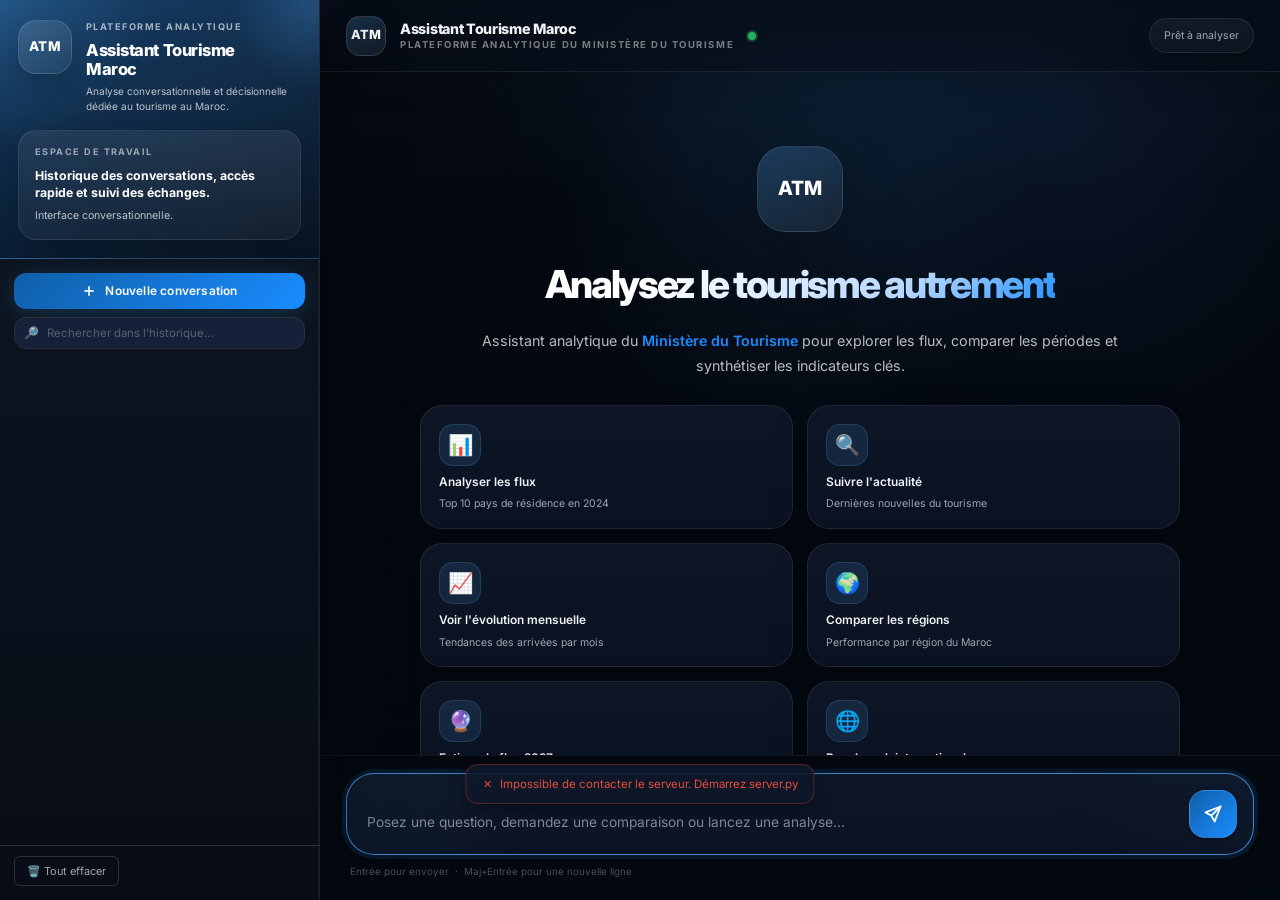
==== chatbotfinal/frontend/index.html @ 734c1488 "Initial commit — STATOUR chatbot MTAESS Multi-agent tourism chatbot for Morocco's Ministry of Touris" ====
<!DOCTYPE html>
<html lang="fr" data-theme="dark">
<head>
  <meta charset="UTF-8" />
  <meta name="viewport" content="width=device-width, initial-scale=1.0, maximum-scale=1.0" />
  <title>Assistant Tourisme Maroc — Ministère du Tourisme</title>
  <meta name="description" content="Assistant analytique du Ministère du Tourisme du Maroc" />

  <!-- Fonts -->
  <link rel="preconnect" href="https://fonts.googleapis.com" />
  <link rel="preconnect" href="https://fonts.gstatic.com" crossorigin />
  <link href="https://fonts.googleapis.com/css2?family=Inter:wght@300;400;500;600;700;800&family=JetBrains+Mono:wght@400;500&display=swap" rel="stylesheet" />

  <!-- Marked.js (markdown) -->
  <script src="https://cdn.jsdelivr.net/npm/marked@9.1.6/marked.min.js"></script>
  <!-- Highlight.js (code) -->
  <link rel="stylesheet" href="https://cdn.jsdelivr.net/npm/highlight.js@11.9.0/styles/github-dark.min.css" />
  <script src="https://cdn.jsdelivr.net/npm/highlight.js@11.9.0/highlight.min.js"></script>

  <style>
    /* ═══════════════════════════════════════════════════════════════
       CSS CUSTOM PROPERTIES
    ═══════════════════════════════════════════════════════════════ */
    :root {
      /* Background layers */
      --bg:           #06101f;
      --bg-card:      rgba(14, 24, 42, 0.88);
      --bg-hover:     rgba(21, 34, 58, 0.98);
      --bg-sidebar:   rgba(7, 16, 30, 0.95);
      --bg-input:     rgba(13, 23, 40, 0.94);

      /* Brand */
      --primary:        #0f5fa8;
      --primary-light:  #1a8cff;
      --primary-lighter:#53adff;
      --primary-dark:   #0b3d6d;
      --accent:         #e05b4c;

      /* Agent palette */
      --normal-color:     #3498DB;
      --normal-bg:        rgba(52,152,219,0.12);
      --researcher-color: #2ECC71;
      --researcher-bg:    rgba(46,204,113,0.12);
      --analytics-color:  #F39C12;
      --analytics-bg:     rgba(243,156,18,0.12);
      --prediction-color: #A855F7;
      --prediction-bg:    rgba(168,85,247,0.12);

      /* Text */
      --text:       #F0F2F5;
      --text-dim:   #A0A4B0;
      --text-faint: #5A5F6E;

      /* Border */
      --border:       #2D3139;
      --border-light: #383D47;

      /* Sidebar */
      --sidebar-w:    320px;

      /* Layout */
      --header-h:     56px;
      --input-area-h: 80px;

      /* Radii */
      --r-sm:   6px;
      --r-md:   12px;
      --r-lg:   18px;
      --r-xl:   24px;
      --r-full: 9999px;

      /* Shadows */
      --shadow-sm: 0 1px 4px rgba(0,0,0,0.4);
      --shadow-md: 0 4px 16px rgba(0,0,0,0.4);
      --shadow-lg: 0 8px 32px rgba(0,0,0,0.5);
      --shadow-primary: 0 4px 20px rgba(27,79,114,0.5);

      /* Transitions */
      --t: 0.2s ease;
      --t-slow: 0.4s ease;

      /* Typography */
      --font: 'Inter', -apple-system, BlinkMacSystemFont, 'Segoe UI', sans-serif;
      --font-mono: 'JetBrains Mono', 'Fira Code', 'Consolas', monospace;
    }

    /* ═══════════════════════════════════════════════════════════════
       RESET & BASE
    ═══════════════════════════════════════════════════════════════ */
    *, *::before, *::after { box-sizing: border-box; margin: 0; padding: 0; }

    html { font-size: 14px; scroll-behavior: smooth; }

    body {
      font-family: var(--font);
      background:
        radial-gradient(circle at 18% 12%, rgba(26,140,255,0.22), transparent 0, transparent 28%),
        radial-gradient(circle at 84% 18%, rgba(23,120,255,0.16), transparent 0, transparent 24%),
        radial-gradient(circle at 50% 100%, rgba(7, 93, 176, 0.18), transparent 0, transparent 34%),
        linear-gradient(180deg, #030814 0%, #06101f 48%, #040b16 100%);
      color: var(--text);
      line-height: 1.6;
      height: 100dvh;
      overflow: hidden;
      -webkit-font-smoothing: antialiased;
      -moz-osx-font-smoothing: grayscale;
      position: relative;
    }

    body::before {
      content: '';
      position: fixed;
      inset: 0;
      background-image:
        linear-gradient(rgba(255,255,255,0.02) 1px, transparent 1px),
        linear-gradient(90deg, rgba(255,255,255,0.02) 1px, transparent 1px);
      background-size: 52px 52px;
      mask-image: linear-gradient(180deg, rgba(0,0,0,0.26), rgba(0,0,0,0.04));
      pointer-events: none;
      z-index: -1;
    }

    button { font-family: var(--font); cursor: pointer; border: none; outline: none; }
    input, textarea { font-family: var(--font); outline: none; border: none; }
    a { color: var(--primary-light); text-decoration: none; }
    a:hover { text-decoration: underline; }
    img { display: block; max-width: 100%; }
    ::selection { background: rgba(41,128,185,0.3); }

    ::-webkit-scrollbar { width: 5px; height: 5px; }
    ::-webkit-scrollbar-track { background: transparent; }
    ::-webkit-scrollbar-thumb { background: var(--border-light); border-radius: var(--r-full); }
    ::-webkit-scrollbar-thumb:hover { background: var(--text-faint); }

    /* ═══════════════════════════════════════════════════════════════
       APP LAYOUT
    ═══════════════════════════════════════════════════════════════ */
    #app {
      display: flex;
      height: 100dvh;
      width: 100%;
      overflow: hidden;
      position: relative;
    }

    /* ─── Sidebar overlay (mobile) ─────────────────────────────── */
    #sidebarOverlay {
      display: none;
      position: fixed;
      inset: 0;
      background: rgba(0,0,0,0.6);
      z-index: 40;
      backdrop-filter: blur(2px);
      opacity: 0;
      transition: opacity var(--t-slow);
    }
    #sidebarOverlay.visible { opacity: 1; }

    /* ═══════════════════════════════════════════════════════════════
       SIDEBAR
    ═══════════════════════════════════════════════════════════════ */
    #sidebar {
      width: var(--sidebar-w);
      min-width: var(--sidebar-w);
      background:
        linear-gradient(180deg, rgba(255,255,255,0.03), rgba(255,255,255,0.01)),
        linear-gradient(180deg, rgba(8,16,30,0.98), rgba(5,10,20,0.98));
      border-right: 1px solid rgba(255,255,255,0.08);
      display: flex;
      flex-direction: column;
      height: 100dvh;
      overflow: hidden;
      transition: transform var(--t-slow), width var(--t-slow);
      z-index: 50;
      flex-shrink: 0;
      box-shadow: inset -1px 0 0 rgba(255,255,255,0.04), 24px 0 60px rgba(0,0,0,0.26);
    }

    /* ─── Sidebar header ───────────────────────────────────────── */
    .sidebar-header {
      padding: 20px 18px 18px;
      background:
        radial-gradient(circle at top left, rgba(83,173,255,0.22), transparent 36%),
        linear-gradient(180deg, rgba(255,255,255,0.04), rgba(255,255,255,0.01)),
        linear-gradient(160deg, rgba(11,61,109,0.82), rgba(6,16,31,0.98));
      border-bottom: 1px solid rgba(255,255,255,0.08);
      flex-shrink: 0;
      position: relative;
      overflow: hidden;
    }

    .sidebar-header::after {
      content: '';
      position: absolute;
      width: 170px;
      height: 170px;
      border-radius: 50%;
      right: -78px;
      top: -78px;
      background: radial-gradient(circle, rgba(83,173,255,0.22), transparent 66%);
      pointer-events: none;
    }

    .sidebar-brand {
      display: flex;
      align-items: flex-start;
      gap: 14px;
      margin-bottom: 8px;
      position: relative;
      z-index: 1;
    }

    .sidebar-logo {
      width: 54px;
      height: 54px;
      border-radius: 18px;
      background: linear-gradient(145deg, rgba(255,255,255,0.12), rgba(255,255,255,0.04));
      display: flex;
      align-items: center;
      justify-content: center;
      flex-shrink: 0;
      overflow: hidden;
      border: 1px solid rgba(255,255,255,0.12);
      box-shadow: 0 10px 30px rgba(0,0,0,0.28);
      color: #fff;
      font-size: 0.95rem;
      font-weight: 800;
      letter-spacing: 0.05em;
    }

    .sidebar-brand-text { flex: 1; min-width: 0; }

    .sidebar-brand-overline {
      font-size: 0.66rem;
      font-weight: 700;
      text-transform: uppercase;
      letter-spacing: 0.16em;
      color: rgba(255,255,255,0.62);
      margin-bottom: 6px;
    }

    .sidebar-brand-name {
      font-size: 1.18rem;
      font-weight: 800;
      color: #fff;
      letter-spacing: -0.45px;
      line-height: 1.15;
      max-width: 190px;
    }

    .sidebar-brand-ministry {
      font-size: 0.72rem;
      color: rgba(255,255,255,0.72);
      line-height: 1.5;
      margin-top: 5px;
      max-width: 210px;
    }

    .sidebar-hero-note {
      position: relative;
      z-index: 1;
      margin-top: 16px;
      padding: 14px 14px 14px 16px;
      border-radius: 18px;
      background: linear-gradient(180deg, rgba(255,255,255,0.08), rgba(255,255,255,0.04));
      border: 1px solid rgba(255,255,255,0.08);
      box-shadow: 0 16px 34px rgba(0,0,0,0.18);
    }

    .sidebar-hero-label {
      font-size: 0.65rem;
      font-weight: 700;
      letter-spacing: 0.16em;
      text-transform: uppercase;
      color: rgba(255,255,255,0.56);
      margin-bottom: 7px;
    }

    .sidebar-hero-title {
      font-size: 0.88rem;
      font-weight: 700;
      color: #fff;
      line-height: 1.45;
    }

    .sidebar-hero-desc {
      margin-top: 6px;
      font-size: 0.76rem;
      color: rgba(255,255,255,0.72);
      line-height: 1.55;
    }

    /* ─── Sidebar controls ─────────────────────────────────────── */
    .sidebar-controls {
      padding: 14px 14px 10px;
      flex-shrink: 0;
      display: flex;
      flex-direction: column;
      gap: 8px;
    }

    .btn-new-chat {
      width: 100%;
      padding: 10px 14px;
      background: linear-gradient(135deg, var(--primary), var(--primary-light));
      color: #fff;
      border-radius: var(--r-md);
      font-size: 0.85rem;
      font-weight: 600;
      display: flex;
      align-items: center;
      justify-content: center;
      gap: 8px;
      transition: all var(--t);
      box-shadow: var(--shadow-primary);
      letter-spacing: 0.2px;
    }

    .btn-new-chat:hover {
      background: linear-gradient(135deg, var(--primary-light), var(--primary-lighter));
      transform: translateY(-1px);
      box-shadow: 0 6px 24px rgba(27,79,114,0.6);
    }

    .btn-new-chat:active { transform: translateY(0); }

    .btn-new-chat svg { width: 16px; height: 16px; flex-shrink: 0; }

    /* ─── Search ───────────────────────────────────────────────── */
    .search-wrapper {
      position: relative;
    }

    .search-icon {
      position: absolute;
      left: 10px;
      top: 50%;
      transform: translateY(-50%);
      color: var(--text-faint);
      pointer-events: none;
      font-size: 0.85rem;
    }

    #searchInput {
      width: 100%;
      padding: 8px 12px 8px 32px;
      background: var(--bg-hover);
      border: 1px solid var(--border);
      border-radius: var(--r-md);
      color: var(--text);
      font-size: 0.82rem;
      transition: border-color var(--t), background var(--t);
    }

    #searchInput::placeholder { color: var(--text-faint); }

    #searchInput:focus {
      border-color: var(--primary-light);
      background: var(--bg-card);
    }

    /* ─── Conversation list ────────────────────────────────────── */
    #conversationList {
      flex: 1;
      overflow-y: auto;
      padding: 4px 10px 8px;
    }

    .conv-group-label {
      font-size: 0.68rem;
      font-weight: 700;
      color: var(--text-faint);
      text-transform: uppercase;
      letter-spacing: 0.8px;
      padding: 12px 6px 5px;
    }

    .conv-item {
      display: flex;
      align-items: center;
      gap: 8px;
      padding: 9px 10px;
      border-radius: var(--r-md);
      cursor: pointer;
      margin-bottom: 2px;
      transition: all var(--t);
      border: 1px solid transparent;
      min-width: 0;
    }

    .conv-item:hover {
      background: var(--bg-hover);
      border-color: var(--border);
    }

    .conv-item.active {
      background: rgba(27,79,114,0.2);
      border-color: rgba(41,128,185,0.4);
    }

    .conv-item-icon {
      font-size: 1rem;
      flex-shrink: 0;
      width: 24px;
      text-align: center;
    }

    .conv-item-body {
      flex: 1;
      min-width: 0;
    }

    .conv-item-title {
      font-size: 0.82rem;
      font-weight: 500;
      color: var(--text);
      white-space: nowrap;
      overflow: hidden;
      text-overflow: ellipsis;
      line-height: 1.3;
    }

    .conv-item.active .conv-item-title { color: #fff; }

    .conv-item-meta {
      font-size: 0.68rem;
      color: var(--text-faint);
      margin-top: 2px;
    }

    .conv-item-del {
      width: 26px;
      height: 26px;
      border-radius: var(--r-sm);
      background: transparent;
      color: var(--text-faint);
      display: flex;
      align-items: center;
      justify-content: center;
      flex-shrink: 0;
      opacity: 0;
      transition: all var(--t);
      font-size: 0.75rem;
    }

    .conv-item:hover .conv-item-del { opacity: 1; }

    .conv-item-del:hover {
      background: rgba(192,57,43,0.2);
      color: var(--accent);
    }

    /* ─── Empty state ──────────────────────────────────────────── */
    .conv-empty {
      padding: 40px 20px;
      text-align: center;
    }

    .conv-empty-icon {
      font-size: 2rem;
      margin-bottom: 10px;
      opacity: 0.4;
    }

    .conv-empty-text {
      font-size: 0.82rem;
      color: var(--text-dim);
      line-height: 1.5;
    }

    /* ─── Sidebar footer ───────────────────────────────────────── */
    .sidebar-footer {
      padding: 10px 14px 14px;
      border-top: 1px solid var(--border);
      flex-shrink: 0;
      display: flex;
      align-items: center;
      justify-content: space-between;
      gap: 8px;
    }

    .btn-clear-all {
      padding: 7px 12px;
      background: transparent;
      border: 1px solid var(--border);
      border-radius: var(--r-sm);
      color: var(--text-dim);
      font-size: 0.78rem;
      display: flex;
      align-items: center;
      gap: 5px;
      transition: all var(--t);
    }

    .btn-clear-all:hover {
      border-color: var(--accent);
      color: var(--accent);
      background: rgba(192,57,43,0.08);
    }

    .conv-count {
      font-size: 0.75rem;
      color: var(--text-faint);
    }

    /* ═══════════════════════════════════════════════════════════════
       MAIN PANEL
    ═══════════════════════════════════════════════════════════════ */
    .main {
      flex: 1;
      min-width: 0;
      display: flex;
      flex-direction: column;
      height: 100dvh;
      overflow: hidden;
      background:
        radial-gradient(circle at 50% -10%, rgba(26,140,255,0.14), transparent 34%),
        radial-gradient(circle at 78% 14%, rgba(58,132,255,0.10), transparent 28%),
        linear-gradient(180deg, rgba(4,9,17,0.96), rgba(3,8,16,1));
      position: relative;
    }

    .main::before {
      content: '';
      position: absolute;
      inset: 0;
      background:
        linear-gradient(180deg, rgba(255,255,255,0.02), transparent 22%, transparent 78%, rgba(255,255,255,0.02)),
        radial-gradient(circle at 50% 24%, rgba(83,173,255,0.07), transparent 28%);
      pointer-events: none;
    }

    .main-brand-float {
      position: fixed;
      z-index: 18;
      pointer-events: none;
      opacity: 0.96;
      transition: opacity var(--t), transform var(--t);
      filter: drop-shadow(0 10px 24px rgba(0,0,0,0.22));
      mix-blend-mode: normal;
    }

    .main-brand-float.left {
      top: 84px;
      left: calc(var(--sidebar-w) + 24px);
      width: clamp(160px, 12vw, 210px);
      transform-origin: left top;
    }

    .main-brand-float.right {
      top: 82px;
      right: 24px;
      width: clamp(78px, 6vw, 105px);
      transform-origin: right top;
    }

    .main-brand-float img {
      width: 100%;
      height: auto;
      object-fit: contain;
      display: block;
      user-select: none;
      -webkit-user-drag: none;
    }

    .main-brand-float::after {
      display: none;
    }

    /* ─── Header ───────────────────────────────────────────────── */
    .header {
      height: 72px;
      background: linear-gradient(180deg, rgba(7,13,24,0.84), rgba(7,13,24,0.62));
      border-bottom: 1px solid rgba(255,255,255,0.08);
      backdrop-filter: blur(24px);
      display: flex;
      align-items: center;
      padding: 0 26px;
      gap: 14px;
      flex-shrink: 0;
      box-shadow: 0 10px 34px rgba(0,0,0,0.16);
    }

    #hamburgerBtn {
      display: none;
      width: 36px;
      height: 36px;
      border-radius: var(--r-sm);
      background: transparent;
      color: var(--text-dim);
      align-items: center;
      justify-content: center;
      flex-shrink: 0;
      transition: background var(--t), color var(--t);
      font-size: 1.1rem;
    }

    #hamburgerBtn:hover { background: var(--bg-hover); color: var(--text); }

    .header-title {
      display: flex;
      align-items: center;
      gap: 14px;
      font-size: 1rem;
      font-weight: 700;
      color: var(--text);
      letter-spacing: -0.3px;
      min-width: 0;
    }

    .header-title-copy {
      display: flex;
      align-items: flex-start;
      flex-direction: column;
      gap: 1px;
      min-width: 0;
    }

    .header-title-text {
      font-size: 1.02rem;
      font-weight: 800;
      color: var(--text);
      line-height: 1.15;
      white-space: nowrap;
      overflow: hidden;
      text-overflow: ellipsis;
    }

    .header-subtitle {
      font-size: 0.68rem;
      color: rgba(255,255,255,0.46);
      line-height: 1.2;
      text-transform: uppercase;
      letter-spacing: 0.16em;
    }

    .header-title-mark {
      width: 40px;
      height: 40px;
      border-radius: 14px;
      display: flex;
      align-items: center;
      justify-content: center;
      background: linear-gradient(145deg, rgba(83,173,255,0.24), rgba(255,255,255,0.06));
      border: 1px solid rgba(255,255,255,0.12);
      color: #fff;
      font-size: 0.9rem;
      font-weight: 800;
      flex-shrink: 0;
      box-shadow: 0 10px 28px rgba(0,0,0,0.18);
    }

    .header-title-flag { display: none; }

    .status-dot {
      width: 8px;
      height: 8px;
      border-radius: 50%;
      background: #27AE60;
      flex-shrink: 0;
      position: relative;
    }

    .status-dot::after {
      content: '';
      position: absolute;
      inset: -2px;
      border-radius: 50%;
      background: rgba(39,174,96,0.3);
      animation: pulse-ring 2s infinite;
    }

    .status-dot.processing { background: var(--analytics-color); }
    .status-dot.processing::after { background: rgba(243,156,18,0.3); }

    @keyframes pulse-ring {
      0%, 100% { transform: scale(1); opacity: 0.7; }
      50% { transform: scale(1.6); opacity: 0; }
    }

    .header-spacer { flex: 1; }

    #agentStatus {
      display: flex;
      align-items: center;
      gap: 6px;
      font-size: 0.76rem;
      color: var(--text-dim);
      padding: 8px 14px;
      border-radius: var(--r-full);
      border: 1px solid rgba(255,255,255,0.08);
      background: linear-gradient(180deg, rgba(255,255,255,0.05), rgba(255,255,255,0.03));
      transition: all var(--t);
      white-space: nowrap;
      box-shadow: 0 8px 24px rgba(0,0,0,0.18);
    }

    #agentStatus.visible {
      border-color: var(--primary-light);
      background: rgba(41,128,185,0.1);
      color: var(--primary-light);
    }

    /* ─── Chat area ────────────────────────────────────────────── */
    #chatArea {
      flex: 1;
      overflow-y: auto;
      padding: 28px 28px 18px;
      display: flex;
      flex-direction: column;
      scroll-behavior: smooth;
      position: relative;
    }

    .chat-inner {
      width: 100%;
      max-width: 900px;
      margin: 0 auto;
      display: flex;
      flex-direction: column;
      gap: 8px;
      flex: 1;
    }

    /* ─── Welcome screen ───────────────────────────────────────── */
    #welcome {
      flex: 1;
      display: flex;
      flex-direction: column;
      align-items: center;
      justify-content: center;
      text-align: center;
      padding: 46px 20px 54px;
      max-width: 860px;
      margin: 0 auto;
      width: 100%;
    }

    .welcome-logo {
      width: 86px;
      height: 86px;
      border-radius: 28px;
      margin-bottom: 22px;
      display: flex;
      align-items: center;
      justify-content: center;
      background: linear-gradient(145deg, rgba(83,173,255,0.24), rgba(255,255,255,0.05));
      border: 1px solid rgba(255,255,255,0.1);
      font-size: 1.4rem;
      font-weight: 800;
      color: #fff;
      animation: float 4s ease-in-out infinite;
      box-shadow: 0 26px 64px rgba(0,0,0,0.3);
    }

    @keyframes float {
      0%, 100% { transform: translateY(0); }
      50% { transform: translateY(-8px); }
    }

    .welcome-title {
      font-size: 2.75rem;
      font-weight: 800;
      color: var(--text);
      margin-bottom: 12px;
      letter-spacing: -0.06em;
      background: linear-gradient(135deg, #ffffff 24%, #b4d7ff 70%, var(--primary-light));
      -webkit-background-clip: text;
      -webkit-text-fill-color: transparent;
      background-clip: text;
    }

    .welcome-subtitle {
      font-size: 1.02rem;
      color: rgba(255,255,255,0.72);
      line-height: 1.8;
      max-width: 640px;
      margin: 0 auto 26px;
    }

    .welcome-subtitle strong { color: var(--primary-light); font-weight: 600; }

    .welcome-brandbar {
      display: grid;
      grid-template-columns: 1.45fr 0.85fr;
      align-items: stretch;
      gap: 14px;
      width: min(100%, 640px);
      padding: 14px;
      border-radius: 24px;
      background: linear-gradient(180deg, rgba(255,255,255,0.06), rgba(255,255,255,0.03));
      border: 1px solid rgba(255,255,255,0.08);
      margin: 0 auto 30px;
      box-shadow: 0 24px 60px rgba(0,0,0,0.22);
      backdrop-filter: blur(14px);
    }

    .brand-panel {
      min-height: 92px;
      border-radius: 18px;
      border: 1px solid rgba(255,255,255,0.08);
      background: linear-gradient(180deg, rgba(255,255,255,0.05), rgba(255,255,255,0.03));
      padding: 12px 14px;
      display: flex;
      flex-direction: column;
      justify-content: center;
      gap: 8px;
    }

    .brand-panel img {
      display: block;
      object-fit: contain;
      max-width: 100%;
    }

    .brand-panel.ministry img {
      width: 100%;
      max-width: 280px;
      background: #fff;
      border-radius: 12px;
      padding: 8px 10px;
    }

    .brand-panel.alexsys {
      align-items: center;
      text-align: center;
    }

    .brand-panel.alexsys img {
      width: 88px;
      background: transparent;
    }

    .brand-panel-label {
      font-size: 0.68rem;
      font-weight: 700;
      letter-spacing: 0.14em;
      text-transform: uppercase;
      color: rgba(255,255,255,0.55);
    }

    .brand-panel-caption {
      font-size: 0.78rem;
      color: rgba(255,255,255,0.72);
      line-height: 1.5;
    }

    .suggestions-grid {
      display: grid;
      grid-template-columns: 1fr 1fr;
      gap: 14px;
      width: 100%;
      max-width: 760px;
    }

    .suggestion-card {
      background: linear-gradient(180deg, rgba(15,24,40,0.92), rgba(11,20,35,0.92));
      border: 1px solid rgba(255,255,255,0.08);
      border-radius: 22px;
      padding: 18px 18px 16px;
      text-align: left;
      cursor: pointer;
      transition: all var(--t);
      display: flex;
      flex-direction: column;
      gap: 8px;
      box-shadow: 0 18px 42px rgba(0,0,0,0.16);
    }

    .suggestion-card:hover {
      border-color: rgba(83,173,255,0.46);
      background: linear-gradient(180deg, rgba(19,31,52,0.96), rgba(13,23,40,0.96));
      transform: translateY(-3px);
      box-shadow: 0 22px 48px rgba(0,0,0,0.24);
    }

    .suggestion-card:active { transform: translateY(0); }

    .suggestion-icon {
      font-size: 1.45rem;
      line-height: 1;
      width: 42px;
      height: 42px;
      border-radius: 14px;
      display: flex;
      align-items: center;
      justify-content: center;
      background: rgba(83,173,255,0.12);
      border: 1px solid rgba(83,173,255,0.18);
    }

    .suggestion-title {
      font-size: 0.85rem;
      font-weight: 600;
      color: var(--text);
      line-height: 1.3;
    }

    .suggestion-desc {
      font-size: 0.75rem;
      color: var(--text-dim);
      line-height: 1.4;
    }

    /* ─── Messages ─────────────────────────────────────────────── */
    .message {
      display: flex;
      gap: 12px;
      animation: msgIn 0.3s cubic-bezier(0.34,1.56,0.64,1);
      margin-bottom: 8px;
    }

    @keyframes msgIn {
      from { opacity: 0; transform: translateY(10px) scale(0.98); }
      to   { opacity: 1; transform: translateY(0) scale(1); }
    }

    .message.user { flex-direction: row-reverse; gap: 0;}

    .msg-avatar {
      width: 36px;
      height: 36px;
      border-radius: 14px;
      display: flex;
      align-items: center;
      justify-content: center;
      font-size: 0.95rem;
      flex-shrink: 0;
      margin-top: 4px;
      box-shadow: 0 10px 24px rgba(0,0,0,0.16);
    }

    .message.user .msg-avatar {
      display: none !important;
    }

    .message.assistant .msg-avatar {
      background: var(--bg-card);
      border: 1px solid var(--border);
    }

    .msg-body { flex: 1; min-width: 0; max-width: 85%; }

    .message.user .msg-body {
      display: flex;
      flex-direction: column;
      align-items: flex-end;
    }

    /* ─── Agent badge ──────────────────────────────────────────── */
    .agent-badge {
      display: inline-flex;
      align-items: center;
      gap: 5px;
      padding: 3px 10px;
      border-radius: var(--r-full);
      font-size: 0.7rem;
      font-weight: 700;
      letter-spacing: 0.3px;
      margin-bottom: 5px;
      text-transform: uppercase;
    }

    .agent-badge.normal {
      background: var(--normal-bg);
      color: var(--normal-color);
      border: 1px solid rgba(52,152,219,0.25);
    }

    .agent-badge.researcher {
      background: var(--researcher-bg);
      color: var(--researcher-color);
      border: 1px solid rgba(46,204,113,0.25);
    }

    .agent-badge.analytics {
      background: var(--analytics-bg);
      color: var(--analytics-color);
      border: 1px solid rgba(243,156,18,0.25);
    }

    .agent-badge.prediction {
      background: var(--prediction-bg);
      color: var(--prediction-color);
      border: 1px solid rgba(168,85,247,0.25);
    }

    .agent-badge.rerouted {
      background: linear-gradient(135deg, var(--analytics-bg), var(--researcher-bg));
      color: var(--analytics-color);
      border: 1px solid rgba(243,156,18,0.3);
    }

    /* ─── Bubble ───────────────────────────────────────────────── */
    .bubble {
      padding: 15px 18px;
      border-radius: 20px;
      font-size: 0.9rem;
      line-height: 1.7;
      position: relative;
      word-break: break-word;
      overflow-wrap: break-word;
      box-shadow: 0 18px 40px rgba(0,0,0,0.12);
    }

    .bubble.user {
      background: linear-gradient(135deg, #0f5fa8, #188dff);
      color: #fff;
      border-bottom-right-radius: 10px;
    }

    .bubble.assistant {
      background: linear-gradient(180deg, rgba(14,24,42,0.92), rgba(11,20,35,0.92));
      color: var(--text);
      border: 1px solid rgba(255,255,255,0.07);
      border-bottom-left-radius: 10px;
    }

    /* ─── Markdown inside bubbles ──────────────────────────────── */
    .bubble h1, .bubble h2, .bubble h3,
    .bubble h4, .bubble h5, .bubble h6 {
      margin: 12px 0 6px;
      font-weight: 700;
      color: var(--text);
      line-height: 1.3;
    }

    .bubble h1 { font-size: 1.15rem; }
    .bubble h2 { font-size: 1.05rem; }
    .bubble h3 { font-size: 0.97rem; }

    .bubble p { margin-bottom: 8px; }
    .bubble p:last-child { margin-bottom: 0; }

    .bubble ul, .bubble ol {
      padding-left: 18px;
      margin-bottom: 8px;
    }

    .bubble li { margin-bottom: 3px; }

    .bubble strong { font-weight: 700; color: var(--text); }
    .bubble.user strong { color: #fff; }

    .bubble em { font-style: italic; color: var(--text-dim); }
    .bubble.user em { color: rgba(255,255,255,0.8); }

    .bubble code:not(pre code) {
      font-family: var(--font-mono);
      font-size: 0.82em;
      background: rgba(0,0,0,0.3);
      padding: 2px 6px;
      border-radius: var(--r-sm);
      color: #e2e8f0;
    }

    .bubble.user code:not(pre code) {
      background: rgba(255,255,255,0.15);
      color: #fff;
    }

    .bubble pre {
      background: #0d1117;
      border: 1px solid var(--border);
      border-radius: var(--r-md);
      overflow-x: auto;
      margin: 10px 0;
      position: relative;
    }

    .bubble pre code {
      font-family: var(--font-mono);
      font-size: 0.8rem;
      display: block;
      padding: 14px 16px;
      line-height: 1.6;
    }

    .code-copy-btn {
      position: absolute;
      top: 8px;
      right: 8px;
      padding: 4px 8px;
      background: var(--bg-hover);
      border: 1px solid var(--border);
      border-radius: var(--r-sm);
      color: var(--text-dim);
      font-size: 0.7rem;
      cursor: pointer;
      opacity: 0;
      transition: opacity var(--t), background var(--t);
    }

    .bubble pre:hover .code-copy-btn { opacity: 1; }
    .code-copy-btn:hover { background: var(--bg); color: var(--text); }

    .bubble blockquote {
      border-left: 3px solid var(--primary-light);
      padding-left: 12px;
      margin: 8px 0;
      color: var(--text-dim);
      font-style: italic;
    }

    .bubble table {
      width: 100%;
      border-collapse: collapse;
      margin: 10px 0;
      font-size: 0.82rem;
      overflow: hidden;
      border-radius: var(--r-sm);
      border: 1px solid var(--border);
    }

    .bubble th {
      background: var(--bg-hover);
      color: var(--text);
      font-weight: 600;
      padding: 7px 10px;
      text-align: left;
      border-bottom: 1px solid var(--border);
    }

    .bubble td {
      padding: 6px 10px;
      border-bottom: 1px solid var(--border);
      color: var(--text-dim);
    }

    .bubble tr:last-child td { border-bottom: none; }
    .bubble tr:hover td { background: var(--bg-hover); }

    .bubble hr {
      border: none;
      border-top: 1px solid var(--border);
      margin: 12px 0;
    }

    .bubble a { color: var(--primary-light); }
    .bubble.user a { color: rgba(255,255,255,0.9); }

    /* ─── Rerouted badge in message ────────────────────────────── */
    .reroute-notice {
      display: inline-flex;
      align-items: center;
      gap: 5px;
      font-size: 0.72rem;
      color: var(--analytics-color);
      background: var(--analytics-bg);
      padding: 3px 8px;
      border-radius: var(--r-full);
      margin-bottom: 6px;
    }

    /* ─── Chart wrapper ────────────────────────────────────────── */
    .chart-wrapper {
      margin-top: 10px;
      border: 1px solid var(--border);
      border-radius: var(--r-lg);
      overflow: hidden;
      background: var(--bg-card);
    }

    .chart-header {
      display: flex;
      align-items: center;
      justify-content: space-between;
      padding: 10px 14px;
      background: var(--bg-hover);
      border-bottom: 1px solid var(--border);
      cursor: pointer;
      user-select: none;
      transition: background var(--t);
    }

    .chart-header:hover { background: #2c3040; }

    .chart-header-left {
      display: flex;
      align-items: center;
      gap: 8px;
      font-size: 0.82rem;
      font-weight: 600;
      color: var(--analytics-color);
    }

    .chart-toggle-icon {
      font-size: 0.75rem;
      color: var(--text-faint);
      transition: transform var(--t);
    }

    .chart-toggle-icon.open { transform: rotate(180deg); }

    .chart-body {
      display: block;
      background: var(--bg-card);
    }

    .chart-body.closed { display: none; }

    .chart-iframe {
      width: 100%;
      height: 480px;
      border: none;
      display: block;
    }

    /* ─── Message meta ─────────────────────────────────────────── */
    .msg-meta {
      display: flex;
      align-items: center;
      gap: 10px;
      margin-top: 5px;
      padding: 0 2px;
    }

    .message.user .msg-meta { justify-content: flex-end; }

    .msg-time {
      font-size: 0.67rem;
      color: var(--text-faint);
    }

    .msg-timing {
      font-size: 0.67rem;
      color: var(--text-faint);
      display: flex;
      align-items: center;
      gap: 4px;
    }

    .msg-timing-dot {
      width: 3px;
      height: 3px;
      border-radius: 50%;
      background: var(--text-faint);
    }

    .msg-actions {
      display: flex;
      gap: 4px;
      opacity: 0;
      transition: opacity var(--t);
    }

    .msg-body:hover .msg-actions { opacity: 1; }

    .action-btn {
      width: 26px;
      height: 26px;
      border-radius: var(--r-sm);
      background: var(--bg-hover);
      border: 1px solid var(--border);
      color: var(--text-faint);
      display: flex;
      align-items: center;
      justify-content: center;
      font-size: 0.75rem;
      transition: all var(--t);
    }

    .action-btn:hover { background: var(--bg); color: var(--text); border-color: var(--border-light); }

    /* ─── Typing indicator ─────────────────────────────────────── */
    #typingIndicator {
      display: none;
      gap: 10px;
      margin-bottom: 6px;
      animation: msgIn 0.3s ease;
    }

    #typingIndicator.visible { display: flex; }

    .typing-avatar {
      width: 32px;
      height: 32px;
      border-radius: var(--r-md);
      background: var(--bg-card);
      border: 1px solid var(--border);
      display: flex;
      align-items: center;
      justify-content: center;
      font-size: 0.95rem;
      flex-shrink: 0;
      margin-top: 4px;
    }

    .typing-bubble {
      background: var(--bg-card);
      border: 1px solid var(--border);
      border-radius: var(--r-lg);
      border-bottom-left-radius: var(--r-sm);
      padding: 14px 18px;
      display: flex;
      gap: 5px;
      align-items: center;
    }

    .typing-dot {
      width: 7px;
      height: 7px;
      border-radius: 50%;
      background: var(--text-dim);
      animation: typingBounce 1.4s infinite ease-in-out;
    }

    .typing-dot:nth-child(1) { animation-delay: 0s; }
    .typing-dot:nth-child(2) { animation-delay: 0.15s; }
    .typing-dot:nth-child(3) { animation-delay: 0.3s; }

    @keyframes typingBounce {
      0%, 60%, 100% { transform: translateY(0); opacity: 0.5; }
      30% { transform: translateY(-5px); opacity: 1; }
    }

    /* ─── Input area ───────────────────────────────────────────── */
    .input-area {
      flex-shrink: 0;
      padding: 18px 26px 20px;
      background: linear-gradient(180deg, transparent 0%, rgba(5,10,18,0.44) 18%, rgba(5,10,18,0.94) 100%);
      border-top: 1px solid rgba(255,255,255,0.06);
      backdrop-filter: blur(18px);
    }

    .input-inner {
      width: 100%;
      max-width: 940px;
      margin: 0 auto;
    }

    .input-box {
      display: flex;
      align-items: flex-end;
      gap: 14px;
      background: linear-gradient(180deg, rgba(14,24,42,0.96), rgba(11,20,35,0.98));
      border: 1px solid rgba(255,255,255,0.09);
      border-radius: 28px;
      padding: 16px 16px 16px 20px;
      transition: border-color var(--t), box-shadow var(--t), transform var(--t);
      box-shadow: 0 18px 52px rgba(0,0,0,0.3);
      position: relative;
      overflow: hidden;
    }

    .input-box::before {
      content: '';
      position: absolute;
      inset: 0;
      background: linear-gradient(90deg, rgba(83,173,255,0.03), transparent 24%, transparent 76%, rgba(83,173,255,0.02));
      pointer-events: none;
    }

    .input-box:focus-within {
      border-color: rgba(83,173,255,0.75);
      box-shadow: 0 0 0 4px rgba(26,140,255,0.12), 0 22px 58px rgba(0,0,0,0.34);
      transform: translateY(-1px);
    }

    #messageInput {
      flex: 1;
      background: transparent;
      color: var(--text);
      font-size: 0.98rem;
      line-height: 1.7;
      resize: none;
      max-height: 180px;
      min-height: 28px;
      overflow-y: auto;
      padding: 4px 0;
    }

    #messageInput::placeholder { color: #81889a; }

    .input-actions {
      display: flex;
      align-items: center;
      gap: 10px;
      flex-shrink: 0;
    }

    #sendBtn,
    #cancelBtn {
      width: 48px;
      height: 48px;
      border-radius: 16px;
      color: #fff;
      display: flex;
      align-items: center;
      justify-content: center;
      flex-shrink: 0;
      transition: all var(--t);
      box-shadow: var(--shadow-sm);
    }

    #sendBtn {
      background: linear-gradient(135deg, var(--primary), var(--primary-light));
      border: 1px solid rgba(255,255,255,0.12);
    }

    #sendBtn:hover:not(:disabled) {
      background: linear-gradient(135deg, var(--primary-light), var(--primary-lighter));
      transform: translateY(-1px);
      box-shadow: var(--shadow-primary);
    }

    #sendBtn:active:not(:disabled) { transform: translateY(0); }

    #cancelBtn {
      background: linear-gradient(135deg, #943434, #d45646);
      border: 1px solid rgba(255,255,255,0.08);
      cursor: pointer;
      display: none;
    }

    #cancelBtn:hover {
      background: linear-gradient(135deg, #B83232, #E74C3C);
      transform: translateY(-1px);
      box-shadow: 0 8px 24px rgba(192,57,43,0.35);
    }

    #cancelBtn.visible { display: flex; }

    #sendBtn:disabled {
      opacity: 0.4;
      cursor: not-allowed;
      box-shadow: none;
    }

    #sendBtn svg,
    #cancelBtn svg { width: 20px; height: 20px; }

    .input-footer {
      display: flex;
      align-items: center;
      justify-content: flex-start;
      margin-top: 8px;
      padding: 0 4px;
    }

    .input-hint {
      font-size: 0.7rem;
      color: var(--text-faint);
    }

    /* ═══════════════════════════════════════════════════════════════
       SCROLL-TO-BOTTOM BUTTON
    ═══════════════════════════════════════════════════════════════ */
    #scrollBtn {
      position: fixed;
      bottom: 100px;
      right: 28px;
      width: 40px;
      height: 40px;
      border-radius: var(--r-full);
      background: var(--bg-card);
      border: 1px solid var(--border);
      color: var(--text-dim);
      display: flex;
      align-items: center;
      justify-content: center;
      cursor: pointer;
      box-shadow: var(--shadow-md);
      opacity: 0;
      transform: translateY(8px);
      pointer-events: none;
      transition: all var(--t);
      z-index: 30;
      font-size: 0.9rem;
    }

    #scrollBtn.visible {
      opacity: 1;
      transform: translateY(0);
      pointer-events: all;
    }

    #scrollBtn:hover { background: var(--bg-hover); color: var(--text); }

    /* ═══════════════════════════════════════════════════════════════
       TOAST NOTIFICATIONS
    ═══════════════════════════════════════════════════════════════ */
    #toastContainer {
      position: fixed;
      bottom: 96px;
      left: 50%;
      transform: translateX(-50%);
      z-index: 200;
      display: flex;
      flex-direction: column;
      gap: 8px;
      pointer-events: none;
    }

    .toast {
      background: var(--bg-card);
      border: 1px solid var(--border);
      border-radius: var(--r-md);
      padding: 10px 16px;
      font-size: 0.82rem;
      color: var(--text);
      box-shadow: var(--shadow-md);
      display: flex;
      align-items: center;
      gap: 8px;
      animation: toastIn 0.3s cubic-bezier(0.34,1.56,0.64,1);
      white-space: nowrap;
    }

    .toast.success { border-color: rgba(39,174,96,0.4); color: #2ECC71; }
    .toast.error   { border-color: rgba(192,57,43,0.4); color: #E74C3C; }
    .toast.info    { border-color: rgba(41,128,185,0.4); color: var(--primary-light); }

    @keyframes toastIn {
      from { opacity: 0; transform: translateY(10px) scale(0.95); }
      to   { opacity: 1; transform: translateY(0) scale(1); }
    }

    @keyframes toastOut {
      to { opacity: 0; transform: translateY(10px) scale(0.95); }
    }

    .toast.out { animation: toastOut 0.3s ease forwards; }

    /* ═══════════════════════════════════════════════════════════════
       LOADING / SKELETON
    ═══════════════════════════════════════════════════════════════ */
    #initOverlay {
      position: fixed;
      inset: 0;
      background: var(--bg);
      z-index: 100;
      display: flex;
      flex-direction: column;
      align-items: center;
      justify-content: center;
      gap: 20px;
    }

    .init-logo { font-size: 3rem; animation: float 3s ease-in-out infinite; }

    .init-title {
      font-size: 1.4rem;
      font-weight: 700;
      color: var(--text);
    }

    .init-subtitle { font-size: 0.85rem; color: var(--text-dim); }

    .init-spinner {
      width: 40px;
      height: 40px;
      border: 3px solid var(--border);
      border-top-color: var(--primary-light);
      border-radius: 50%;
      animation: spin 0.8s linear infinite;
    }

    @keyframes spin { to { transform: rotate(360deg); } }

    /* ═══════════════════════════════════════════════════════════════
       RESPONSIVE — MOBILE (< 768px)
    ═══════════════════════════════════════════════════════════════ */
    @media (max-width: 768px) {
      :root { --sidebar-w: 280px; }

      #sidebar {
        position: fixed;
        left: 0;
        top: 0;
        bottom: 0;
        transform: translateX(-100%);
        z-index: 50;
      }

      #sidebar.open { transform: translateX(0); }

      #sidebarOverlay { display: block; }

      #hamburgerBtn { display: flex; }

      #chatArea { padding: 16px 14px 12px; }

      .input-area { padding: 10px 14px 14px; }

      .suggestions-grid,
      .welcome-brandbar { grid-template-columns: 1fr; }

      .welcome-title { font-size: 1.9rem; }

      .welcome-subtitle { font-size: 0.95rem; }

      .msg-body { max-width: 92%; }

      #scrollBtn { right: 16px; bottom: 90px; }

      #toastContainer { bottom: 88px; }
    }

    /* ═══════════════════════════════════════════════════════════════
       RESPONSIVE — TABLET (768px – 1024px)
    ═══════════════════════════════════════════════════════════════ */
    @media (min-width: 768px) and (max-width: 1024px) {
      :root { --sidebar-w: 260px; }
      .main-brand-float.left  { top: 82px; left: calc(var(--sidebar-w) + 18px); width: 145px; opacity: 0.95; }
      .main-brand-float.right { top: 82px; right: 18px; width: 72px; opacity: 0.95; }
    }

    @media (max-width: 1280px) {
      .main-brand-float.left  { top: 82px; left: calc(var(--sidebar-w) + 18px); width: 150px; }
      .main-brand-float.right { top: 82px; right: 18px; width: 74px; }
    }

    @media (max-width: 860px) {
      .main-brand-float { display: none; }
    }

    /* ═══════════════════════════════════════════════════════════════
       PRINT — hide chrome
    ═══════════════════════════════════════════════════════════════ */
    @media print {
      #sidebar, .header, .input-area, #scrollBtn { display: none; }
      .main { height: auto; overflow: visible; }
      #chatArea { overflow: visible; height: auto; }
    }
  </style>
</head>
<body>

<!-- ═══════════════════════════════════════════════════════════════
     INIT OVERLAY
═══════════════════════════════════════════════════════════════ -->
<div id="initOverlay">
  <div class="welcome-brandbar" style="margin-bottom: 10px; width:min(100%, 560px);">
    <div class="brand-panel ministry">
      <div class="brand-panel-label">Institution</div>
      <img src="/assets/logo.png" alt="Ministère du Tourisme" />
    </div>
    <div class="brand-panel alexsys">
      <div class="brand-panel-label">Réalisation</div>
      <img src="/assets/alexsys-logo.png" alt="ALEXSYS Solutions" />
      <div class="brand-panel-caption">ALEXSYS Solutions</div>
    </div>
  </div>
  <div class="init-logo">ATM</div>
  <div class="init-title">Assistant Tourisme Maroc</div>
  <div class="init-subtitle">Chargement de la plateforme analytique du ministère…</div>
  <div class="init-spinner"></div>
</div>

<!-- ═══════════════════════════════════════════════════════════════
     APP
═══════════════════════════════════════════════════════════════ -->
<div id="app">

  <!-- Sidebar overlay (mobile) -->
  <div id="sidebarOverlay" onclick="app.closeSidebar()"></div>

  <!-- ─── Sidebar ─────────────────────────────────────────────── -->
  <aside id="sidebar">
    <div class="sidebar-header">
      <div class="sidebar-brand">
        <div class="sidebar-logo">ATM</div>
        <div class="sidebar-brand-text">
          <div class="sidebar-brand-overline">Plateforme analytique</div>
          <div class="sidebar-brand-name">Assistant Tourisme Maroc</div>
          <div class="sidebar-brand-ministry">Analyse conversationnelle et décisionnelle dédiée au tourisme au Maroc.</div>
        </div>
      </div>
      <div class="sidebar-hero-note">
        <div class="sidebar-hero-label">Espace de travail</div>
        <div class="sidebar-hero-title">Historique des conversations, accès rapide et suivi des échanges.</div>
        <div class="sidebar-hero-desc">Interface conversationnelle.</div>
      </div>
    </div>

    <div class="sidebar-controls">
      <button class="btn-new-chat" id="newChatBtn" onclick="app.newConversation()">
        <svg viewBox="0 0 24 24" fill="none" stroke="currentColor" stroke-width="2.5">
          <line x1="12" y1="5" x2="12" y2="19"/><line x1="5" y1="12" x2="19" y2="12"/>
        </svg>
        Nouvelle conversation
      </button>

      <div class="search-wrapper">
        <span class="search-icon">🔎</span>
        <input type="text" id="searchInput"
               placeholder="Rechercher dans l'historique…"
               oninput="app.filterConversations(this.value)" />
      </div>
    </div>

    <div id="conversationList"></div>

    <div class="sidebar-footer">
      <button class="btn-clear-all" onclick="app.clearAll()">
        🗑️ Tout effacer
      </button>
      <span class="conv-count" id="convCount"></span>
    </div>
  </aside>

  <!-- ─── Main panel ───────────────────────────────────────────── -->
  <div class="main">
    <div class="main-brand-float left" aria-hidden="true">
      <img src="/assets/logo2.png" alt="" />
    </div>
    <div class="main-brand-float right" aria-hidden="true">
      <img src="/assets/alexsys-logo.png" alt="" />
    </div>

    <!-- Header -->
    <header class="header">
      <button id="hamburgerBtn" onclick="app.toggleSidebar()" title="Menu">
        ☰
      </button>

      <div class="header-title">
        <span class="header-title-mark">ATM</span>
        <div class="header-title-copy">
          <div class="header-title-text">Assistant Tourisme Maroc</div>
          <div class="header-subtitle">Plateforme analytique du Ministère du Tourisme</div>
        </div>
        <div class="status-dot" id="statusDot"></div>
      </div>

      <div class="header-spacer"></div>

      <div id="agentStatus">Prêt à analyser</div>
    </header>

    <!-- Chat area -->
    <div id="chatArea">
      <div class="chat-inner" id="chatInner">
        <!-- Filled dynamically -->
      </div>
    </div>

    <!-- Input -->
    <div class="input-area">
      <div class="input-inner">
        <div class="input-box">
          <textarea id="messageInput"
                    placeholder="Posez une question, demandez une comparaison ou lancez une analyse…"
                    rows="1"
                    onkeydown="app.handleKeyDown(event)"
                    oninput="app.autoResize(this)"></textarea>
          <div class="input-actions">
            <button id="cancelBtn" onclick="app.cancelRequest()" title="Arrêter la génération">
              <svg viewBox="0 0 24 24" fill="currentColor">
                <rect x="7" y="7" width="10" height="10" rx="2"></rect>
              </svg>
            </button>
            <button id="sendBtn" onclick="app.sendMessage()" title="Envoyer (Entrée)">
              <svg viewBox="0 0 24 24" fill="none" stroke="currentColor" stroke-width="2.2" stroke-linecap="round" stroke-linejoin="round">
                <path d="M21 3 10 14"></path>
                <path d="M21 3 14 21 10 14 3 10 21 3Z"></path>
              </svg>
            </button>
          </div>
        </div>
        <div class="input-footer">
          <span class="input-hint">
            Entrée pour envoyer &nbsp;·&nbsp; Maj+Entrée pour une nouvelle ligne
          </span>
        </div>
      </div>
    </div>
  </div>
</div>

<!-- Scroll-to-bottom -->
<button id="scrollBtn" onclick="app.scrollToBottom(true)" title="Défiler vers le bas">↓</button>

<!-- Toast container -->
<div id="toastContainer"></div>

<!-- ═══════════════════════════════════════════════════════════════
     JAVASCRIPT
═══════════════════════════════════════════════════════════════ -->
<script>
/* ═══════════════════════════════════════════════════════════════
   CONFIGURATION
═══════════════════════════════════════════════════════════════ */
const API = {
  health:    '/api/health',
  status:    '/api/status',
  chat:      '/api/chat',
  convList:  '/api/conversations',
  convNew:   '/api/conversations',
  convGet:   (id)      => `/api/conversations/${id}`,
  convDel:   (id)      => `/api/conversations/${id}`,
  convAct:   (id)      => `/api/conversations/${id}/activate`,
  convClear: '/api/conversations/clear',
};

const AGENT_CONFIG = {
  normal:     { color: '#3498DB', bg: 'rgba(52,152,219,0.12)', icon: '🏛️', label: 'Assistant Général' },
  researcher: { color: '#2ECC71', bg: 'rgba(46,204,113,0.12)', icon: '🔍', label: 'Chercheur Tourisme' },
  analytics:  { color: '#F39C12', bg: 'rgba(243,156,18,0.12)',  icon: '📊', label: 'Analyste de Données' },
  prediction: { color: '#A855F7', bg: 'rgba(168,85,247,0.12)', icon: '🔮', label: 'Prévisionniste STATOUR' },
};

const SUGGESTIONS = [
  {
    icon: '📊',
    title: 'Analyser les flux',
    desc: 'Top 10 pays de résidence en 2024',
    query: 'Quelles sont les top 10 pays de résidence des touristes en 2024?',
  },
  {
    icon: '🔍',
    title: "Suivre l'actualité",
    desc: 'Dernières nouvelles du tourisme',
    query: 'Quelles sont les dernières actualités du tourisme au Maroc?',
  },
  {
    icon: '📈',
    title: "Voir l'évolution mensuelle",
    desc: 'Tendances des arrivées par mois',
    query: "Montre l'évolution mensuelle des arrivées touristiques en 2024",
  },
  {
    icon: '🌍',
    title: 'Comparer les régions',
    desc: 'Performance par région du Maroc',
    query: 'Compare les arrivées touristiques par région du Maroc',
  },
  {
    icon: '🔮',
    title: 'Estimer le flux 2027',
    desc: 'Projection scénario de base et intervalles',
    query: 'Estime le flux touristique pour 2027 avec les trois scénarios',
  },
  {
    icon: '🌐',
    title: 'Benchmark international',
    desc: 'Maroc vs Espagne, France, Turquie',
    query: 'Compare le Maroc avec les destinations méditerranéennes concurrentes',
  },
];

/* ═══════════════════════════════════════════════════════════════
   APP STATE
═══════════════════════════════════════════════════════════════ */
class StatourApp {
  constructor() {
    this.state = {
      conversations:          [],
      activeConversationId:   null,
      messages:               [],
      isProcessing:           false,
      searchQuery:            '',
      sidebarOpen:            false,
    };
  }

  /* ─────────────────────────────────────────────────────────────
     INIT
  ───────────────────────────────────────────────────────────── */
  async init() {
    // Bind scroll watcher
    document.getElementById('chatArea').addEventListener('scroll', () => this._onScroll());

    try {
      await this._get(API.health);
    } catch {
      this._showToast('Impossible de contacter le serveur. Démarrez server.py', 'error', 5000);
    }

    await this.loadConversations();
    this._hideInitOverlay();
    this._focusInput();
  }

  _hideInitOverlay() {
    const el = document.getElementById('initOverlay');
    if (el) {
      el.style.opacity = '0';
      el.style.transition = 'opacity 0.4s';
      setTimeout(() => el.remove(), 400);
    }
  }

  /* ─────────────────────────────────────────────────────────────
     API HELPERS
  ───────────────────────────────────────────────────────────── */
  async _get(url) {
    const r = await fetch(url);
    if (!r.ok) throw new Error(`HTTP ${r.status}`);
    return r.json();
  }

  async _post(url, body, signal = null) {
    const localController = new AbortController();
    const timeoutId = setTimeout(() => localController.abort(), 180000); // 180s hard timeout (analytics retries can take ~150s)
    // Merge external signal (e.g. cancel button) with local timeout signal
    const mergedSignal = signal
      ? AbortSignal.any
        ? AbortSignal.any([signal, localController.signal])
        : signal  // fallback: use caller signal only (older browsers)
      : localController.signal;
    try {
      const r = await fetch(url, {
        method:  'POST',
        headers: { 'Content-Type': 'application/json' },
        body:    JSON.stringify(body),
        signal:  mergedSignal,
      });
      clearTimeout(timeoutId);
      if (!r.ok) {
        const err = await r.json().catch(() => ({ error: `HTTP ${r.status}` }));
        throw new Error(err.error || `HTTP ${r.status}`);
      }
      return r.json();
    } catch (e) {
      clearTimeout(timeoutId);
      throw e;
    }
  }

  async _delete(url) {
    const r = await fetch(url, { method: 'DELETE' });
    if (!r.ok) throw new Error(`HTTP ${r.status}`);
    return r.json();
  }

  /* ─────────────────────────────────────────────────────────────
     CONVERSATIONS
  ───────────────────────────────────────────────────────────── */
  async loadConversations() {
    try {
      const convs = await this._get(API.convList);
      this.state.conversations = convs;
      this._renderSidebar();

      // Auto-load most recent conversation
      if (convs.length > 0 && !this.state.activeConversationId) {
        await this.selectConversation(convs[0].id);
      } else if (convs.length === 0) {
        this._renderChat();
      }
    } catch (e) {
      console.error('loadConversations:', e);
      this._renderChat();
    }
  }

  async newConversation() {
    try {
      const conv = await this._post(API.convNew, {});
      this.state.activeConversationId = conv.id;
      this.state.messages = [];
      this.state.conversations.unshift({
        id: conv.id, title: conv.title,
        created_at: conv.created_at, updated_at: conv.created_at,
        message_count: 0, last_agent: null,
      });
      this._renderSidebar();
      this._renderChat();
      this.closeSidebar();
      this._focusInput();
      this._updateHeaderStatus(null);
    } catch (e) {
      this._showToast('Erreur lors de la création de la conversation', 'error');
    }
  }

  async selectConversation(id) {
    try {
      await this._post(API.convAct(id), {});
      const data = await this._get(API.convGet(id));
      this.state.activeConversationId = id;
      this.state.messages = data.messages || [];
      this._renderSidebar();
      this._renderChat();
      this.closeSidebar();
      this._focusInput();

      // Update header with last agent
      const lastAsst = [...this.state.messages].reverse().find(m => m.role === 'assistant');
      this._updateHeaderStatus(lastAsst?.agent ?? null);
    } catch (e) {
      this._showToast('Erreur lors du chargement de la conversation', 'error');
    }
  }

  async deleteConversation(id, e) {
    e.stopPropagation();
    if (!confirm('Supprimer cette conversation ?')) return;
    try {
      await this._delete(API.convDel(id));
      this.state.conversations = this.state.conversations.filter(c => c.id !== id);

      if (this.state.activeConversationId === id) {
        this.state.activeConversationId = null;
        this.state.messages = [];
        if (this.state.conversations.length > 0) {
          await this.selectConversation(this.state.conversations[0].id);
          return;
        }
        this._renderChat();
      }
      this._renderSidebar();
      this._showToast('Conversation supprimée', 'success');
    } catch (e) {
      this._showToast('Erreur lors de la suppression', 'error');
    }
  }

  async clearAll() {
    if (!confirm('Effacer toutes les conversations ? Cette action est irréversible.')) return;
    try {
      const res = await this._post(API.convClear, {});
      this.state.conversations = [];
      this.state.activeConversationId = null;
      this.state.messages = [];
      this._renderSidebar();
      this._renderChat();
      this._showToast(`${res.cleared} conversation(s) effacée(s)`, 'info');
    } catch (e) {
      this._showToast('Erreur lors de la suppression', 'error');
    }
  }

  filterConversations(query) {
    this.state.searchQuery = query.toLowerCase();
    this._renderSidebar();
  }

  /* ─────────────────────────────────────────────────────────────
     SEND MESSAGE
  ───────────────────────────────────────────────────────────── */
  async sendMessage() {
    const input = document.getElementById('messageInput');
    const text = input.value.trim();
    if (!text || this.state.isProcessing) return;

    // Ensure we have a conversation
    if (!this.state.activeConversationId) {
      try {
        const conv = await this._post(API.convNew, {});
        this.state.activeConversationId = conv.id;
        this.state.conversations.unshift({
          id: conv.id, title: conv.title,
          created_at: conv.created_at, updated_at: conv.created_at,
          message_count: 0, last_agent: null,
        });
      } catch { /* ignore */ }
    }

    // Add user message to UI immediately
    const userMsg = { role: 'user', content: text, timestamp: new Date().toISOString() };
    this.state.messages.push(userMsg);

    // Clear input
    input.value = '';
    this.autoResize(input);

    // Render user message + typing indicator
    this._renderChat(false);
    this._showTyping();
    this.scrollToBottom(true);

    // Set processing state
    this.state.isProcessing = true;
    this._setInputDisabled(true);
    this._setStatusProcessing(true);
    document.getElementById('cancelBtn').classList.add('visible');

    try {
      await this._sendNonStreaming(text);
    } catch (err) {
      this._hideTyping();
      if (err.name === 'AbortError') {
        this._showToast('Requête annulée', 'warning');
      } else {
        const errorMsg = {
          role: 'assistant',
          content: `❌ **Erreur de traitement**\n\n${err.message}\n\nVérifiez que le serveur est démarré avec \`python server.py\`.`,
          agent: 'normal', agent_icon: '⚠️', agent_name: 'Système',
          timestamp: new Date().toISOString(),
        };
        this.state.messages.push(errorMsg);
        this._renderChat(false);
        this.scrollToBottom(true);
      }
    } finally {
      this.state.isProcessing = false;
      this._currentAbortController = null;
      document.getElementById('cancelBtn').classList.remove('visible');
      this._setInputDisabled(false);
      this._setStatusProcessing(false);
      this._focusInput();
    }
  }

  async _sendNonStreaming(text) {
    this._currentAbortController = new AbortController();
    const signal = this._currentAbortController.signal;

    const data = await this._post(API.chat, {
      message: text,
      conversation_id: this.state.activeConversationId,
    }, signal);

    this._hideTyping();

    const assistantMsg = {
      role: 'assistant',
      content: data.response || '✅ Analyse terminée.',
      agent: data.agent || 'normal',
      agent_icon: data.agent_icon || '🤖',
      agent_name: data.agent_name || 'Assistant',
      chart_url: data.chart_url || null,
      rerouted: data.rerouted || false,
      classification_time_ms: data.classification_time_ms || 0,
      total_time_ms: data.total_time_ms || 0,
      timestamp: new Date().toISOString(),
    };
    this.state.messages.push(assistantMsg);
    if (data.conversation_id) this.state.activeConversationId = data.conversation_id;
    await this._refreshConversationMeta(this.state.activeConversationId, text, data.agent);
    this._renderChat(false);
    this._updateHeaderStatus(data.agent);
    this.scrollToBottom(true);
  }

  async _refreshConversationMeta(id, firstMessage, agent) {
    try {
      const convs = await this._get(API.convList);
      this.state.conversations = convs;
      this._renderSidebar();
    } catch { /* silent */ }
  }

  /* ─────────────────────────────────────────────────────────────
     SIDEBAR RENDERING
  ───────────────────────────────────────────────────────────── */
  _renderSidebar() {
    const list    = document.getElementById('conversationList');
    const counter = document.getElementById('convCount');
    const query   = this.state.searchQuery;

    let convs = this.state.conversations;
    if (query) {
      convs = convs.filter(c => c.title.toLowerCase().includes(query));
    }

    counter.textContent = `${convs.length} conversation${convs.length !== 1 ? 's' : ''}`;

    if (convs.length === 0) {
      list.innerHTML = `
        <div class="conv-empty">
          <div class="conv-empty-icon">💬</div>
          <div class="conv-empty-text">
            ${query ? 'Aucun résultat' : 'Aucune conversation<br><small>Commencez par poser une question !</small>'}
          </div>
        </div>`;
      return;
    }

    // Group by date
    const now       = new Date();
    const groups    = { today: [], yesterday: [], older: [] };
    const oneDay    = 86400000;
    const todayStart = new Date(now.getFullYear(), now.getMonth(), now.getDate()).getTime();

    convs.forEach(c => {
      const ts = new Date(c.updated_at).getTime();
      if (ts >= todayStart) groups.today.push(c);
      else if (ts >= todayStart - oneDay) groups.yesterday.push(c);
      else groups.older.push(c);
    });

    let html = '';
    const buildGroup = (label, items) => {
      if (!items.length) return '';
      let g = `<div class="conv-group-label">${label}</div>`;
      items.forEach(c => {
        const active  = c.id === this.state.activeConversationId ? 'active' : '';
        const cfg     = AGENT_CONFIG[c.last_agent] || {};
        const icon    = cfg.icon || '💬';
        const time    = this._fmtTime(c.updated_at);
        const msgCount = c.message_count ? `${c.message_count} msg` : '';
        const title   = this._esc(c.title.length > 48 ? c.title.slice(0, 46) + '…' : c.title);
        g += `
          <div class="conv-item ${active}" onclick="app.selectConversation('${c.id}')" data-id="${c.id}">
            <div class="conv-item-icon">${icon}</div>
            <div class="conv-item-body">
              <div class="conv-item-title">${title}</div>
              <div class="conv-item-meta">${time}${msgCount ? ' · ' + msgCount : ''}</div>
            </div>
            <button class="conv-item-del" onclick="app.deleteConversation('${c.id}', event)" title="Supprimer">🗑</button>
          </div>`;
      });
      return g;
    };

    html += buildGroup("Aujourd'hui", groups.today);
    html += buildGroup('Hier', groups.yesterday);
    html += buildGroup('Plus ancien', groups.older);

    list.innerHTML = html;
  }

  /* ─────────────────────────────────────────────────────────────
     CHAT AREA RENDERING
  ───────────────────────────────────────────────────────────── */
  _renderChat(smooth = true) {
    const inner = document.getElementById('chatInner');

    if (this.state.messages.length === 0) {
      inner.innerHTML = this._buildWelcome();
      return;
    }

    inner.innerHTML = this.state.messages
      .map((msg, i) => this._buildMessage(msg, i))
      .join('');

    // Run highlight.js on code blocks (guard: CDN may be blocked/offline)
    if (typeof hljs !== 'undefined') {
      inner.querySelectorAll('pre code').forEach(block => {
        hljs.highlightElement(block);
      });
    }

    // Add copy buttons to pre blocks
    inner.querySelectorAll('.bubble pre').forEach(pre => {
      if (!pre.querySelector('.code-copy-btn')) {
        const btn = document.createElement('button');
        btn.className = 'code-copy-btn';
        btn.textContent = 'Copier';
        btn.onclick = () => {
          navigator.clipboard.writeText(pre.querySelector('code').innerText);
          btn.textContent = '✓ Copié';
          setTimeout(() => { btn.textContent = 'Copier'; }, 1500);
        };
        pre.appendChild(btn);
      }
    });
  }

  _buildWelcome() {
    const cards = SUGGESTIONS.map(s => `
      <div class="suggestion-card" onclick="app._sendSuggestion(${JSON.stringify(s.query)})">
        <div class="suggestion-icon">${s.icon}</div>
        <div class="suggestion-title">${s.title}</div>
        <div class="suggestion-desc">${s.desc}</div>
      </div>`).join('');

    return `
      <div id="welcome">
        <div class="welcome-logo">ATM</div>
        <div class="welcome-title">Analysez le tourisme autrement</div>
        <div class="welcome-subtitle">
          Assistant analytique du <strong>Ministère du Tourisme</strong> pour explorer les flux, comparer les périodes et synthétiser les indicateurs clés.
        </div>
        <div class="suggestions-grid">${cards}</div>
      </div>`;
  }

  _buildMessage(msg, idx) {
    const isUser = msg.role === 'user';
    if (isUser) {
      return `
        <div class="message user">
          <div class="msg-body">
            <div class="bubble user">${this._esc(msg.content)}</div>
            <div class="msg-meta">
              <span class="msg-time">${this._fmtTime(msg.timestamp)}</span>
            </div>
          </div>
        </div>`;
    }

    // Assistant message
    const cfg     = AGENT_CONFIG[msg.agent] || { color: '#A0A4B0', icon: '🤖', label: msg.agent_name || 'Assistant' };
    const icon    = msg.agent_icon || cfg.icon;
    const label   = msg.agent_name || cfg.label;
    const agentCls = msg.agent || 'normal';

    const badgeHtml = `<div class="agent-badge ${agentCls} ${msg.rerouted ? 'rerouted' : ''}">${icon} ${this._esc(label)}${msg.rerouted ? ' · 🔄 Rerouted' : ''}</div>`;

    const cleanContent = this._cleanResponse(msg.content);
    const mdHtml = this._renderMarkdown(cleanContent);

    const chartHtml = msg.chart_url ? this._buildChart(msg.chart_url, idx) : '';

    const timingParts = [];
    if (msg.classification_time_ms > 0) timingParts.push(`routing: ${Math.round(msg.classification_time_ms)}ms`);
    if (msg.total_time_ms > 0) timingParts.push(`total: ${Math.round(msg.total_time_ms)}ms`);
    const timingHtml = timingParts.length
      ? `<span class="msg-timing"><span class="msg-timing-dot"></span>${timingParts.join(' · ')}</span>`
      : '';

    return `
      <div class="message assistant">
        <div class="msg-avatar">${icon}</div>
        <div class="msg-body">
          ${badgeHtml}
          <div class="bubble assistant">${mdHtml}</div>
          ${chartHtml}
          <div class="msg-meta">
            <span class="msg-time">${this._fmtTime(msg.timestamp)}</span>
            ${timingHtml}
            <div class="msg-actions">
              <button class="action-btn" onclick="app._copyMsg(this, ${idx})" title="Copier">📋</button>
            </div>
          </div>
        </div>
      </div>`;
  }

  _buildChart(chartUrl, idx) {
    const chartId = `chart-${idx}`;
    return `
      <div class="chart-wrapper" id="${chartId}">
        <div class="chart-header" onclick="app._toggleChart('${chartId}')">
          <div class="chart-header-left">
            <span>📊</span>
            <span>Graphique interactif</span>
          </div>
          <span class="chart-toggle-icon" id="${chartId}-icon">▼</span>
        </div>
        <div class="chart-body" id="${chartId}-body">
          <iframe class="chart-iframe"
                  src="${chartUrl}"
                  sandbox="allow-scripts allow-same-origin"
                  loading="lazy"
                  title="Graphique analytique"></iframe>
        </div>
      </div>`;
  }

  /* ─────────────────────────────────────────────────────────────
     TYPING INDICATOR
  ───────────────────────────────────────────────────────────── */
  _showTyping() {
    const inner = document.getElementById('chatInner');

    // Remove welcome screen if present
    const welcome = inner.querySelector('#welcome');
    if (welcome) welcome.remove();

    let indicator = document.getElementById('typingIndicator');
    if (!indicator) {
      indicator = document.createElement('div');
      indicator.id = 'typingIndicator';
      indicator.innerHTML = `
        <div class="typing-avatar">🤖</div>
        <div class="typing-bubble">
          <div class="typing-dot"></div>
          <div class="typing-dot"></div>
          <div class="typing-dot"></div>
          <span id="typingStatus" style="font-size:0.75rem;color:var(--text-faint);margin-left:8px;font-style:italic;">Connexion…</span>
          <span id="elapsedTimer" style="font-size:0.7rem;color:var(--text-faint);margin-left:6px;">0s</span>
        </div>`;
      inner.appendChild(indicator);
    }
    indicator.classList.add('visible');

    // Start elapsed time counter
    this._elapsedStart = Date.now();
    this._elapsedInterval = setInterval(() => {
      const el = document.getElementById('elapsedTimer');
      if (el) el.textContent = `${Math.floor((Date.now() - this._elapsedStart) / 1000)}s`;
    }, 1000);

    this.scrollToBottom(true);
  }

  _hideTyping() {
    clearInterval(this._elapsedInterval);
    this._elapsedInterval = null;
    const el = document.getElementById('typingIndicator');
    if (el) el.remove();
  }

  cancelRequest() {
    if (this._currentAbortController) {
      this._currentAbortController.abort();
    }
  }

  /* ─────────────────────────────────────────────────────────────
     UTILITIES
  ───────────────────────────────────────────────────────────── */
  _renderMarkdown(text) {
    if (!text) return '';
    try {
      return marked.parse(text);
    } catch {
      return this._esc(text).replace(/\n/g, '<br>');
    }
  }

  _cleanResponse(text) {
    if (!text) return '';
    return text
      // Strip "PART N — ..." structural labels the LLM may still emit
      .replace(/^PART\s+\d+\s*[—–\-]+\s*[^\n]*/gim, '')
      // Strip chart file path lines (handled by dedicated chart widget)
      .split('\n')
      .filter(line => !/Chart:\s*.+\.html/i.test(line) && !/📊\s*Chart:/i.test(line))
      .join('\n')
      // Collapse more than two consecutive blank lines into one
      .replace(/\n{3,}/g, '\n\n')
      .trim();
  }

  _esc(str) {
    return String(str)
      .replace(/&/g, '&amp;')
      .replace(/</g, '&lt;')
      .replace(/>/g, '&gt;')
      .replace(/"/g, '&quot;');
  }

  _fmtTime(iso) {
    if (!iso) return '';
    try {
      const d   = new Date(iso);
      const now = new Date();
      const diff = now - d;
      if (diff < 60000) return 'À l\'instant';
      if (diff < 3600000) return `${Math.floor(diff / 60000)}min`;
      if (d.toDateString() === now.toDateString()) {
        return d.toLocaleTimeString('fr-FR', { hour: '2-digit', minute: '2-digit' });
      }
      const yesterday = new Date(now);
      yesterday.setDate(yesterday.getDate() - 1);
      if (d.toDateString() === yesterday.toDateString()) return 'Hier';
      return d.toLocaleDateString('fr-FR', { day: '2-digit', month: 'short' });
    } catch {
      return '';
    }
  }

  _updateHeaderStatus(agent) {
    const el  = document.getElementById('agentStatus');
    const cfg = AGENT_CONFIG[agent];
    if (cfg) {
      el.textContent = `${cfg.icon} ${cfg.label}`;
      el.className   = 'visible';
      el.style.color = cfg.color;
      el.style.borderColor = cfg.color + '44';
      el.style.background  = cfg.bg;
    } else {
      el.textContent = 'Assistant décisionnel';
      el.className   = '';
      el.style.color = '';
      el.style.borderColor = '';
      el.style.background  = '';
    }
  }

  _setStatusProcessing(processing) {
    const dot = document.getElementById('statusDot');
    dot.classList.toggle('processing', processing);
    document.getElementById('sendBtn').disabled = processing;
  }

  _setInputDisabled(disabled) {
    document.getElementById('messageInput').disabled = disabled;
  }

  _focusInput() {
    setTimeout(() => document.getElementById('messageInput').focus(), 50);
  }

  scrollToBottom(smooth = false) {
    const area = document.getElementById('chatArea');
    area.scrollTo({ top: area.scrollHeight, behavior: smooth ? 'smooth' : 'auto' });
  }

  _onScroll() {
    const area    = document.getElementById('chatArea');
    const atBottom = area.scrollHeight - area.scrollTop - area.clientHeight < 100;
    document.getElementById('scrollBtn').classList.toggle('visible', !atBottom);
  }

  _toggleChart(chartId) {
    const body = document.getElementById(`${chartId}-body`);
    const icon = document.getElementById(`${chartId}-icon`);
    body.classList.toggle('closed');    // charts open by default, toggle closed
    icon.classList.toggle('open');
  }

  _copyMsg(btn, idx) {
    const msg = this.state.messages[idx];
    if (!msg) return;
    navigator.clipboard.writeText(this._cleanResponse(msg.content))
      .then(() => {
        btn.textContent = '✓';
        setTimeout(() => { btn.textContent = '📋'; }, 1500);
        this._showToast('Message copié !', 'success');
      })
      .catch(() => this._showToast('Impossible de copier', 'error'));
  }

  fillCommand(cmd) {
    const input = document.getElementById('messageInput');
    input.value = cmd + ' ';
    this.autoResize(input);
    input.focus();
  }

  _sendSuggestion(query) {
    const input = document.getElementById('messageInput');
    input.value = query;
    this.autoResize(input);
    this.sendMessage();
  }

  autoResize(el) {
    el.style.height = 'auto';
    el.style.height = Math.min(el.scrollHeight, 160) + 'px';
  }

  handleKeyDown(e) {
    if (e.key === 'Enter' && !e.shiftKey) {
      e.preventDefault();
      this.sendMessage();
    }
  }

  /* ─────────────────────────────────────────────────────────────
     MOBILE SIDEBAR
  ───────────────────────────────────────────────────────────── */
  toggleSidebar() {
    const sidebar  = document.getElementById('sidebar');
    const overlay  = document.getElementById('sidebarOverlay');
    const isOpen   = sidebar.classList.toggle('open');
    overlay.classList.toggle('visible', isOpen);
    this.state.sidebarOpen = isOpen;
  }

  closeSidebar() {
    const sidebar = document.getElementById('sidebar');
    const overlay = document.getElementById('sidebarOverlay');
    sidebar.classList.remove('open');
    overlay.classList.remove('visible');
    this.state.sidebarOpen = false;
  }

  /* ─────────────────────────────────────────────────────────────
     TOAST
  ───────────────────────────────────────────────────────────── */
  _showToast(message, type = 'info', duration = 3000) {
    const container = document.getElementById('toastContainer');
    const el = document.createElement('div');
    el.className = `toast ${type}`;
    el.innerHTML = `
      <span>${type === 'success' ? '✓' : type === 'error' ? '✕' : 'ℹ'}</span>
      <span>${this._esc(message)}</span>`;
    container.appendChild(el);

    setTimeout(() => {
      el.classList.add('out');
      setTimeout(() => el.remove(), 300);
    }, duration);
  }
}

/* ═══════════════════════════════════════════════════════════════
   MARKED.JS SETUP
═══════════════════════════════════════════════════════════════ */
if (typeof marked !== 'undefined') {
  const renderer = new marked.Renderer();

  // Open links in new tab
  renderer.link = (href, title, text) =>
    `<a href="${href}" target="_blank" rel="noopener noreferrer"${title ? ` title="${title}"` : ''}>${text}</a>`;

  marked.setOptions({
    renderer,
    breaks: true,
    gfm: true,
    pedantic: false,
    headerIds: false,
    mangle: false,
  });
}

/* ═══════════════════════════════════════════════════════════════
   LAUNCH
═══════════════════════════════════════════════════════════════ */
const app = new StatourApp();
document.addEventListener('DOMContentLoaded', () => app.init());
</script>
</body>
</html>
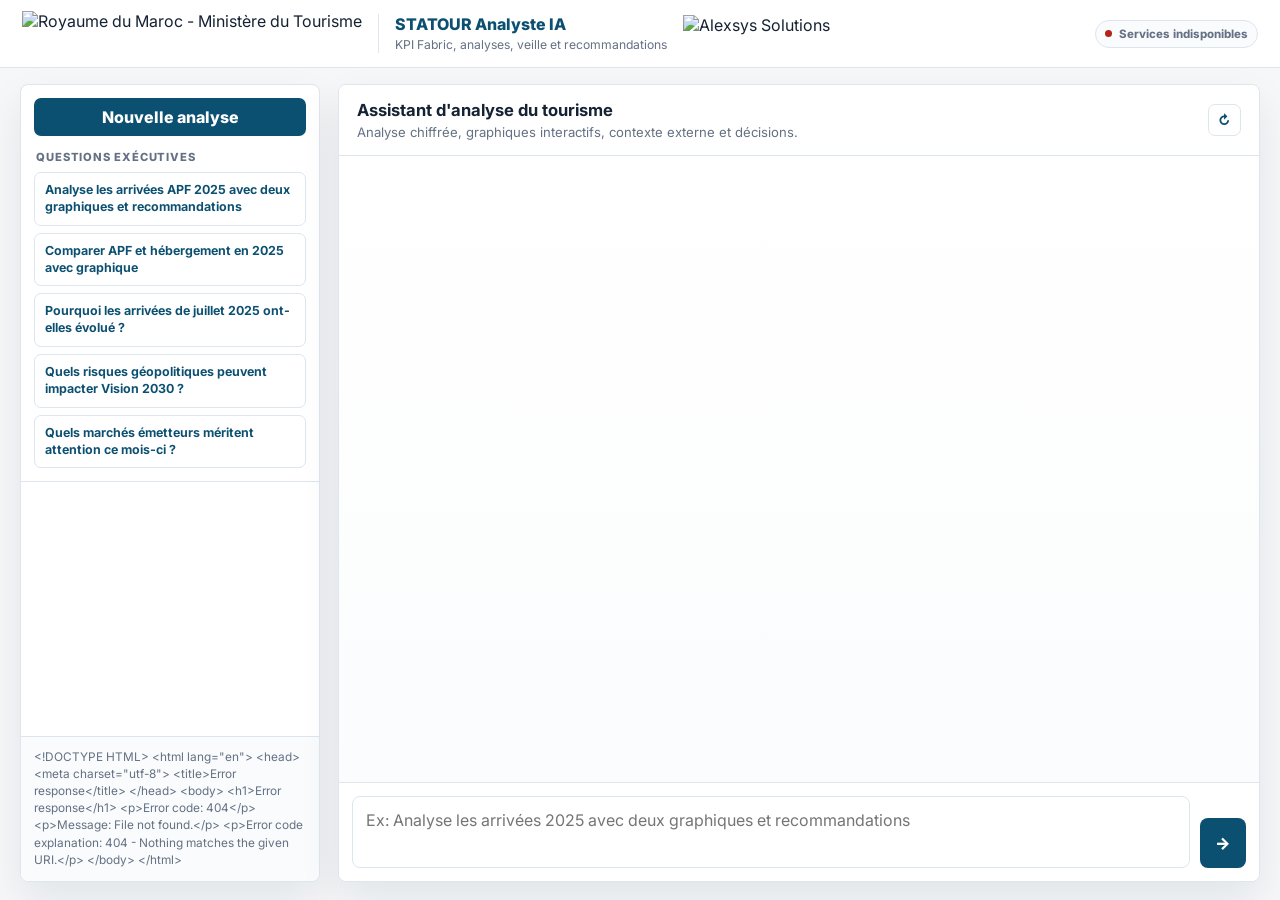
==== commit ae372464: "wip" ====
--- a/chatbotfinal/frontend/index.html
+++ b/chatbotfinal/frontend/index.html
@@ -1,2594 +1,1145 @@
 <!DOCTYPE html>
-<html lang="fr" data-theme="dark">
+<html lang="fr">
 <head>
   <meta charset="UTF-8" />
-  <meta name="viewport" content="width=device-width, initial-scale=1.0, maximum-scale=1.0" />
-  <title>Assistant Tourisme Maroc — Ministère du Tourisme</title>
-  <meta name="description" content="Assistant analytique du Ministère du Tourisme du Maroc" />
-
-  <!-- Fonts -->
-  <link rel="preconnect" href="https://fonts.googleapis.com" />
-  <link rel="preconnect" href="https://fonts.gstatic.com" crossorigin />
-  <link href="https://fonts.googleapis.com/css2?family=Inter:wght@300;400;500;600;700;800&family=JetBrains+Mono:wght@400;500&display=swap" rel="stylesheet" />
-
-  <!-- Marked.js (markdown) -->
+  <meta name="viewport" content="width=device-width, initial-scale=1.0" />
+  <title>STATOUR Analyste IA</title>
+  <meta name="description" content="Assistant d'analyse touristique STATOUR" />
+  <link rel="preconnect" href="https://fonts.googleapis.com">
+  <link rel="preconnect" href="https://fonts.gstatic.com" crossorigin>
+  <link href="https://fonts.googleapis.com/css2?family=Inter:wght@400;500;600;700;800&display=swap" rel="stylesheet">
   <script src="https://cdn.jsdelivr.net/npm/marked@9.1.6/marked.min.js"></script>
-  <!-- Highlight.js (code) -->
-  <link rel="stylesheet" href="https://cdn.jsdelivr.net/npm/highlight.js@11.9.0/styles/github-dark.min.css" />
-  <script src="https://cdn.jsdelivr.net/npm/highlight.js@11.9.0/highlight.min.js"></script>
-
+  <script src="https://cdn.jsdelivr.net/npm/dompurify@3.1.7/dist/purify.min.js"></script>
   <style>
-    /* ═══════════════════════════════════════════════════════════════
-       CSS CUSTOM PROPERTIES
-    ═══════════════════════════════════════════════════════════════ */
     :root {
-      /* Background layers */
-      --bg:           #06101f;
-      --bg-card:      rgba(14, 24, 42, 0.88);
-      --bg-hover:     rgba(21, 34, 58, 0.98);
-      --bg-sidebar:   rgba(7, 16, 30, 0.95);
-      --bg-input:     rgba(13, 23, 40, 0.94);
-
-      /* Brand */
-      --primary:        #0f5fa8;
-      --primary-light:  #1a8cff;
-      --primary-lighter:#53adff;
-      --primary-dark:   #0b3d6d;
-      --accent:         #e05b4c;
-
-      /* Agent palette */
-      --normal-color:     #3498DB;
-      --normal-bg:        rgba(52,152,219,0.12);
-      --researcher-color: #2ECC71;
-      --researcher-bg:    rgba(46,204,113,0.12);
-      --analytics-color:  #F39C12;
-      --analytics-bg:     rgba(243,156,18,0.12);
-      --prediction-color: #A855F7;
-      --prediction-bg:    rgba(168,85,247,0.12);
-
-      /* Text */
-      --text:       #F0F2F5;
-      --text-dim:   #A0A4B0;
-      --text-faint: #5A5F6E;
-
-      /* Border */
-      --border:       #2D3139;
-      --border-light: #383D47;
-
-      /* Sidebar */
-      --sidebar-w:    320px;
-
-      /* Layout */
-      --header-h:     56px;
-      --input-area-h: 80px;
-
-      /* Radii */
-      --r-sm:   6px;
-      --r-md:   12px;
-      --r-lg:   18px;
-      --r-xl:   24px;
-      --r-full: 9999px;
-
-      /* Shadows */
-      --shadow-sm: 0 1px 4px rgba(0,0,0,0.4);
-      --shadow-md: 0 4px 16px rgba(0,0,0,0.4);
-      --shadow-lg: 0 8px 32px rgba(0,0,0,0.5);
-      --shadow-primary: 0 4px 20px rgba(27,79,114,0.5);
-
-      /* Transitions */
-      --t: 0.2s ease;
-      --t-slow: 0.4s ease;
-
-      /* Typography */
-      --font: 'Inter', -apple-system, BlinkMacSystemFont, 'Segoe UI', sans-serif;
-      --font-mono: 'JetBrains Mono', 'Fira Code', 'Consolas', monospace;
-    }
-
-    /* ═══════════════════════════════════════════════════════════════
-       RESET & BASE
-    ═══════════════════════════════════════════════════════════════ */
-    *, *::before, *::after { box-sizing: border-box; margin: 0; padding: 0; }
-
-    html { font-size: 14px; scroll-behavior: smooth; }
-
+      --bg: #f5f7f9;
+      --panel: #ffffff;
+      --panel-soft: #f9fbfc;
+      --text: #152233;
+      --muted: #647184;
+      --line: #dde5ed;
+      --brand: #0b4f71;
+      --brand-2: #0f766e;
+      --gold: #a97717;
+      --danger: #b42318;
+      --ok: #047857;
+      --shadow: 0 18px 42px rgba(15, 23, 42, .08);
+      --radius: 8px;
+      font-family: Inter, "Segoe UI", Arial, sans-serif;
+    }
+
+    * { box-sizing: border-box; }
+    html, body { height: 100%; }
     body {
-      font-family: var(--font);
-      background:
-        radial-gradient(circle at 18% 12%, rgba(26,140,255,0.22), transparent 0, transparent 28%),
-        radial-gradient(circle at 84% 18%, rgba(23,120,255,0.16), transparent 0, transparent 24%),
-        radial-gradient(circle at 50% 100%, rgba(7, 93, 176, 0.18), transparent 0, transparent 34%),
-        linear-gradient(180deg, #030814 0%, #06101f 48%, #040b16 100%);
+      margin: 0;
+      background: var(--bg);
       color: var(--text);
-      line-height: 1.6;
-      height: 100dvh;
+      font-family: Inter, "Segoe UI", Arial, sans-serif;
+      letter-spacing: 0;
+    }
+    button, textarea { font: inherit; }
+    button { border: 0; cursor: pointer; }
+    button:disabled { cursor: not-allowed; opacity: .48; }
+    a { color: var(--brand); }
+
+    .shell {
+      height: 100vh;
+      display: grid;
+      grid-template-rows: 68px 1fr;
       overflow: hidden;
-      -webkit-font-smoothing: antialiased;
-      -moz-osx-font-smoothing: grayscale;
-      position: relative;
-    }
-
-    body::before {
-      content: '';
-      position: fixed;
-      inset: 0;
-      background-image:
-        linear-gradient(rgba(255,255,255,0.02) 1px, transparent 1px),
-        linear-gradient(90deg, rgba(255,255,255,0.02) 1px, transparent 1px);
-      background-size: 52px 52px;
-      mask-image: linear-gradient(180deg, rgba(0,0,0,0.26), rgba(0,0,0,0.04));
-      pointer-events: none;
-      z-index: -1;
-    }
-
-    button { font-family: var(--font); cursor: pointer; border: none; outline: none; }
-    input, textarea { font-family: var(--font); outline: none; border: none; }
-    a { color: var(--primary-light); text-decoration: none; }
-    a:hover { text-decoration: underline; }
-    img { display: block; max-width: 100%; }
-    ::selection { background: rgba(41,128,185,0.3); }
-
-    ::-webkit-scrollbar { width: 5px; height: 5px; }
-    ::-webkit-scrollbar-track { background: transparent; }
-    ::-webkit-scrollbar-thumb { background: var(--border-light); border-radius: var(--r-full); }
-    ::-webkit-scrollbar-thumb:hover { background: var(--text-faint); }
-
-    /* ═══════════════════════════════════════════════════════════════
-       APP LAYOUT
-    ═══════════════════════════════════════════════════════════════ */
-    #app {
-      display: flex;
-      height: 100dvh;
-      width: 100%;
-      overflow: hidden;
-      position: relative;
-    }
-
-    /* ─── Sidebar overlay (mobile) ─────────────────────────────── */
-    #sidebarOverlay {
-      display: none;
-      position: fixed;
-      inset: 0;
-      background: rgba(0,0,0,0.6);
-      z-index: 40;
-      backdrop-filter: blur(2px);
-      opacity: 0;
-      transition: opacity var(--t-slow);
-    }
-    #sidebarOverlay.visible { opacity: 1; }
-
-    /* ═══════════════════════════════════════════════════════════════
-       SIDEBAR
-    ═══════════════════════════════════════════════════════════════ */
-    #sidebar {
-      width: var(--sidebar-w);
-      min-width: var(--sidebar-w);
-      background:
-        linear-gradient(180deg, rgba(255,255,255,0.03), rgba(255,255,255,0.01)),
-        linear-gradient(180deg, rgba(8,16,30,0.98), rgba(5,10,20,0.98));
-      border-right: 1px solid rgba(255,255,255,0.08);
-      display: flex;
-      flex-direction: column;
-      height: 100dvh;
-      overflow: hidden;
-      transition: transform var(--t-slow), width var(--t-slow);
-      z-index: 50;
-      flex-shrink: 0;
-      box-shadow: inset -1px 0 0 rgba(255,255,255,0.04), 24px 0 60px rgba(0,0,0,0.26);
-    }
-
-    /* ─── Sidebar header ───────────────────────────────────────── */
-    .sidebar-header {
-      padding: 20px 18px 18px;
-      background:
-        radial-gradient(circle at top left, rgba(83,173,255,0.22), transparent 36%),
-        linear-gradient(180deg, rgba(255,255,255,0.04), rgba(255,255,255,0.01)),
-        linear-gradient(160deg, rgba(11,61,109,0.82), rgba(6,16,31,0.98));
-      border-bottom: 1px solid rgba(255,255,255,0.08);
-      flex-shrink: 0;
-      position: relative;
-      overflow: hidden;
-    }
-
-    .sidebar-header::after {
-      content: '';
-      position: absolute;
-      width: 170px;
-      height: 170px;
-      border-radius: 50%;
-      right: -78px;
-      top: -78px;
-      background: radial-gradient(circle, rgba(83,173,255,0.22), transparent 66%);
-      pointer-events: none;
-    }
-
-    .sidebar-brand {
-      display: flex;
-      align-items: flex-start;
-      gap: 14px;
-      margin-bottom: 8px;
-      position: relative;
-      z-index: 1;
-    }
-
-    .sidebar-logo {
-      width: 54px;
-      height: 54px;
-      border-radius: 18px;
-      background: linear-gradient(145deg, rgba(255,255,255,0.12), rgba(255,255,255,0.04));
+    }
+
+    .topbar {
       display: flex;
       align-items: center;
-      justify-content: center;
-      flex-shrink: 0;
-      overflow: hidden;
-      border: 1px solid rgba(255,255,255,0.12);
-      box-shadow: 0 10px 30px rgba(0,0,0,0.28);
-      color: #fff;
-      font-size: 0.95rem;
-      font-weight: 800;
-      letter-spacing: 0.05em;
-    }
-
-    .sidebar-brand-text { flex: 1; min-width: 0; }
-
-    .sidebar-brand-overline {
-      font-size: 0.66rem;
-      font-weight: 700;
-      text-transform: uppercase;
-      letter-spacing: 0.16em;
-      color: rgba(255,255,255,0.62);
-      margin-bottom: 6px;
-    }
-
-    .sidebar-brand-name {
-      font-size: 1.18rem;
-      font-weight: 800;
-      color: #fff;
-      letter-spacing: -0.45px;
-      line-height: 1.15;
-      max-width: 190px;
-    }
-
-    .sidebar-brand-ministry {
-      font-size: 0.72rem;
-      color: rgba(255,255,255,0.72);
-      line-height: 1.5;
-      margin-top: 5px;
-      max-width: 210px;
-    }
-
-    .sidebar-hero-note {
-      position: relative;
-      z-index: 1;
-      margin-top: 16px;
-      padding: 14px 14px 14px 16px;
-      border-radius: 18px;
-      background: linear-gradient(180deg, rgba(255,255,255,0.08), rgba(255,255,255,0.04));
-      border: 1px solid rgba(255,255,255,0.08);
-      box-shadow: 0 16px 34px rgba(0,0,0,0.18);
-    }
-
-    .sidebar-hero-label {
-      font-size: 0.65rem;
-      font-weight: 700;
-      letter-spacing: 0.16em;
-      text-transform: uppercase;
-      color: rgba(255,255,255,0.56);
-      margin-bottom: 7px;
-    }
-
-    .sidebar-hero-title {
-      font-size: 0.88rem;
-      font-weight: 700;
-      color: #fff;
-      line-height: 1.45;
-    }
-
-    .sidebar-hero-desc {
-      margin-top: 6px;
-      font-size: 0.76rem;
-      color: rgba(255,255,255,0.72);
-      line-height: 1.55;
-    }
-
-    /* ─── Sidebar controls ─────────────────────────────────────── */
-    .sidebar-controls {
-      padding: 14px 14px 10px;
-      flex-shrink: 0;
-      display: flex;
-      flex-direction: column;
-      gap: 8px;
-    }
-
-    .btn-new-chat {
-      width: 100%;
-      padding: 10px 14px;
-      background: linear-gradient(135deg, var(--primary), var(--primary-light));
-      color: #fff;
-      border-radius: var(--r-md);
-      font-size: 0.85rem;
-      font-weight: 600;
+      justify-content: space-between;
+      gap: 18px;
+      padding: 10px 22px;
+      border-bottom: 1px solid var(--line);
+      background: rgba(255, 255, 255, .96);
+      backdrop-filter: blur(10px);
+      z-index: 5;
+    }
+    .brand {
+      min-width: 0;
       display: flex;
       align-items: center;
-      justify-content: center;
-      gap: 8px;
-      transition: all var(--t);
-      box-shadow: var(--shadow-primary);
-      letter-spacing: 0.2px;
-    }
-
-    .btn-new-chat:hover {
-      background: linear-gradient(135deg, var(--primary-light), var(--primary-lighter));
-      transform: translateY(-1px);
-      box-shadow: 0 6px 24px rgba(27,79,114,0.6);
-    }
-
-    .btn-new-chat:active { transform: translateY(0); }
-
-    .btn-new-chat svg { width: 16px; height: 16px; flex-shrink: 0; }
-
-    /* ─── Search ───────────────────────────────────────────────── */
-    .search-wrapper {
-      position: relative;
-    }
-
-    .search-icon {
-      position: absolute;
-      left: 10px;
-      top: 50%;
-      transform: translateY(-50%);
-      color: var(--text-faint);
-      pointer-events: none;
-      font-size: 0.85rem;
-    }
-
-    #searchInput {
+      gap: 16px;
+    }
+    .brand .ministry { height: 46px; max-width: min(460px, 44vw); object-fit: contain; }
+    .brand .alexsys { height: 38px; object-fit: contain; }
+    .product {
+      min-width: 190px;
+      padding-left: 16px;
+      border-left: 1px solid var(--line);
+    }
+    .product h1 {
+      margin: 0;
+      color: var(--brand);
+      font-size: 1rem;
+      font-weight: 800;
+      letter-spacing: 0;
+    }
+    .product p {
+      margin: 3px 0 0;
+      color: var(--muted);
+      font-size: .76rem;
+      line-height: 1.25;
+    }
+    .status {
+      display: flex;
+      flex-wrap: wrap;
+      justify-content: flex-end;
+      gap: 7px;
+    }
+    .pill {
+      display: inline-flex;
+      align-items: center;
+      gap: 7px;
+      min-height: 28px;
+      padding: 5px 9px;
+      border: 1px solid var(--line);
+      border-radius: 999px;
+      background: var(--panel-soft);
+      color: var(--muted);
+      font-size: .72rem;
+      font-weight: 750;
+      white-space: nowrap;
+    }
+    .pill::before {
+      content: "";
+      width: 7px;
+      height: 7px;
+      border-radius: 999px;
+      background: var(--gold);
+    }
+    .pill.ok::before { background: var(--ok); }
+    .pill.warn::before { background: var(--danger); }
+
+    .workspace {
+      min-height: 0;
+      display: grid;
+      grid-template-columns: 300px minmax(0, 1fr);
+      gap: 18px;
+      width: min(1500px, 100%);
+      margin: 0 auto;
+      padding: 16px 20px 18px;
+      overflow: hidden;
+    }
+
+    .sidebar {
+      min-height: 0;
+      display: grid;
+      grid-template-rows: auto 1fr auto;
+      border: 1px solid var(--line);
+      border-radius: var(--radius);
+      background: var(--panel);
+      box-shadow: var(--shadow);
+      overflow: hidden;
+    }
+    .side-top {
+      padding: 13px;
+      border-bottom: 1px solid var(--line);
+    }
+    .new-chat {
       width: 100%;
-      padding: 8px 12px 8px 32px;
-      background: var(--bg-hover);
-      border: 1px solid var(--border);
-      border-radius: var(--r-md);
+      height: 38px;
+      border-radius: 7px;
+      background: var(--brand);
+      color: #fff;
+      font-weight: 800;
+      transition: transform .16s ease, background .16s ease;
+    }
+    .new-chat:hover { transform: translateY(-1px); background: #083e59; }
+    .side-label {
+      margin: 14px 2px 8px;
+      color: var(--muted);
+      font-size: .7rem;
+      text-transform: uppercase;
+      letter-spacing: .08em;
+      font-weight: 800;
+    }
+    .prompt-list { display: grid; gap: 7px; }
+    .prompt {
+      width: 100%;
+      text-align: left;
+      padding: 9px 10px;
+      border: 1px solid var(--line);
+      border-radius: 7px;
+      background: #fff;
+      color: var(--brand);
+      font-size: .78rem;
+      font-weight: 680;
+      line-height: 1.35;
+      transition: background .16s ease, border-color .16s ease, transform .16s ease;
+    }
+    .prompt:hover { background: #f2f8fa; border-color: #bfd5df; transform: translateY(-1px); }
+    .conv-list {
+      min-height: 0;
+      overflow: auto;
+      padding: 9px;
+    }
+    .conv {
+      width: 100%;
+      text-align: left;
+      padding: 10px;
+      border-radius: 7px;
+      background: transparent;
       color: var(--text);
-      font-size: 0.82rem;
-      transition: border-color var(--t), background var(--t);
-    }
-
-    #searchInput::placeholder { color: var(--text-faint); }
-
-    #searchInput:focus {
-      border-color: var(--primary-light);
-      background: var(--bg-card);
-    }
-
-    /* ─── Conversation list ────────────────────────────────────── */
-    #conversationList {
-      flex: 1;
-      overflow-y: auto;
-      padding: 4px 10px 8px;
-    }
-
-    .conv-group-label {
-      font-size: 0.68rem;
-      font-weight: 700;
-      color: var(--text-faint);
-      text-transform: uppercase;
-      letter-spacing: 0.8px;
-      padding: 12px 6px 5px;
-    }
-
-    .conv-item {
-      display: flex;
-      align-items: center;
-      gap: 8px;
-      padding: 9px 10px;
-      border-radius: var(--r-md);
-      cursor: pointer;
-      margin-bottom: 2px;
-      transition: all var(--t);
-      border: 1px solid transparent;
-      min-width: 0;
-    }
-
-    .conv-item:hover {
-      background: var(--bg-hover);
-      border-color: var(--border);
-    }
-
-    .conv-item.active {
-      background: rgba(27,79,114,0.2);
-      border-color: rgba(41,128,185,0.4);
-    }
-
-    .conv-item-icon {
-      font-size: 1rem;
-      flex-shrink: 0;
-      width: 24px;
-      text-align: center;
-    }
-
-    .conv-item-body {
-      flex: 1;
-      min-width: 0;
-    }
-
-    .conv-item-title {
-      font-size: 0.82rem;
-      font-weight: 500;
-      color: var(--text);
+      margin-bottom: 5px;
+      transition: background .16s ease;
+    }
+    .conv:hover { background: #f6f9fb; }
+    .conv.active { background: #eaf5f7; }
+    .conv-title {
       white-space: nowrap;
       overflow: hidden;
       text-overflow: ellipsis;
-      line-height: 1.3;
-    }
-
-    .conv-item.active .conv-item-title { color: #fff; }
-
-    .conv-item-meta {
-      font-size: 0.68rem;
-      color: var(--text-faint);
-      margin-top: 2px;
-    }
-
-    .conv-item-del {
-      width: 26px;
-      height: 26px;
-      border-radius: var(--r-sm);
-      background: transparent;
-      color: var(--text-faint);
+      font-size: .82rem;
+      font-weight: 750;
+    }
+    .conv-meta {
+      margin-top: 4px;
+      color: var(--muted);
+      font-size: .72rem;
+    }
+    .side-foot {
+      padding: 12px 13px;
+      border-top: 1px solid var(--line);
+      color: var(--muted);
+      font-size: .74rem;
+      line-height: 1.45;
+      background: var(--panel-soft);
+    }
+
+    .main {
+      min-width: 0;
+      min-height: 0;
+      display: grid;
+      grid-template-rows: auto 1fr auto;
+      border: 1px solid var(--line);
+      border-radius: var(--radius);
+      background: var(--panel);
+      box-shadow: var(--shadow);
+      overflow: hidden;
+    }
+    .chat-head {
       display: flex;
       align-items: center;
-      justify-content: center;
-      flex-shrink: 0;
-      opacity: 0;
-      transition: all var(--t);
-      font-size: 0.75rem;
-    }
-
-    .conv-item:hover .conv-item-del { opacity: 1; }
-
-    .conv-item-del:hover {
-      background: rgba(192,57,43,0.2);
-      color: var(--accent);
-    }
-
-    /* ─── Empty state ──────────────────────────────────────────── */
-    .conv-empty {
-      padding: 40px 20px;
-      text-align: center;
-    }
-
-    .conv-empty-icon {
-      font-size: 2rem;
-      margin-bottom: 10px;
-      opacity: 0.4;
-    }
-
-    .conv-empty-text {
-      font-size: 0.82rem;
-      color: var(--text-dim);
-      line-height: 1.5;
-    }
-
-    /* ─── Sidebar footer ───────────────────────────────────────── */
-    .sidebar-footer {
-      padding: 10px 14px 14px;
-      border-top: 1px solid var(--border);
-      flex-shrink: 0;
+      justify-content: space-between;
+      gap: 14px;
+      padding: 15px 18px;
+      border-bottom: 1px solid var(--line);
+      background: #fff;
+    }
+    .chat-head h2 {
+      margin: 0;
+      font-size: 1.04rem;
+      letter-spacing: 0;
+    }
+    .chat-head p {
+      margin: 4px 0 0;
+      color: var(--muted);
+      font-size: .82rem;
+    }
+    .head-actions { display: flex; align-items: center; gap: 7px; }
+    .icon-btn, .mini-btn {
+      min-width: 32px;
+      height: 32px;
+      padding: 0 9px;
+      border: 1px solid var(--line);
+      border-radius: 7px;
+      background: #fff;
+      color: var(--brand);
+      font-size: .82rem;
+      font-weight: 800;
+      transition: background .16s ease, transform .16s ease, border-color .16s ease;
+    }
+    .icon-btn:hover, .mini-btn:hover { background: #f2f8fa; border-color: #bed3dd; transform: translateY(-1px); }
+
+    .messages {
+      min-height: 0;
+      overflow: auto;
+      padding: 22px;
+      display: flex;
+      flex-direction: column;
+      gap: 17px;
+      background: linear-gradient(#fff, #fbfcfd);
+      scroll-behavior: smooth;
+    }
+    .empty {
+      width: min(760px, 100%);
+      margin: auto;
+      display: grid;
+      gap: 16px;
+      align-content: center;
+      color: var(--text);
+      animation: rise .28s ease both;
+    }
+    .empty h2 { margin: 0; font-size: 1.45rem; color: var(--brand); letter-spacing: 0; }
+    .empty p { margin: 0; color: var(--muted); line-height: 1.55; }
+    .empty-grid { display: grid; grid-template-columns: repeat(2, minmax(0, 1fr)); gap: 9px; }
+
+    .msg {
+      width: min(980px, 92%);
+      display: grid;
+      gap: 8px;
+      animation: rise .24s ease both;
+    }
+    .msg.user { align-self: flex-end; justify-items: end; }
+    .msg.assistant { align-self: flex-start; }
+    .msg-shell {
+      display: grid;
+      gap: 7px;
+      max-width: 100%;
+    }
+    .bubble {
+      position: relative;
+      max-width: 100%;
+      border-radius: var(--radius);
+      padding: 13px 14px;
+      line-height: 1.55;
+      font-size: .92rem;
+      overflow-wrap: anywhere;
+    }
+    .user .bubble { background: var(--brand); color: #fff; }
+    .assistant .bubble { background: #fff; border: 1px solid var(--line); }
+    .bubble h1, .bubble h2, .bubble h3 {
+      margin: 15px 0 8px;
+      color: var(--brand);
+      letter-spacing: 0;
+      line-height: 1.25;
+    }
+    .bubble h1 { font-size: 1.12rem; }
+    .bubble h2 { font-size: 1rem; }
+    .bubble h3 { font-size: .94rem; }
+    .bubble h1:first-child, .bubble h2:first-child, .bubble h3:first-child { margin-top: 0; }
+    .bubble p { margin: 0 0 9px; }
+    .bubble p:last-child { margin-bottom: 0; }
+    .bubble ul, .bubble ol { margin: 8px 0 10px; padding-left: 20px; }
+    .bubble table {
+      width: 100%;
+      border-collapse: collapse;
+      margin: 10px 0;
+      font-size: .84rem;
+      display: block;
+      overflow-x: auto;
+    }
+    .bubble th, .bubble td { border: 1px solid var(--line); padding: 7px 8px; text-align: left; }
+    .bubble th { background: #f3f7f9; color: var(--brand); }
+
+    .actions {
+      display: flex;
+      align-items: center;
+      gap: 6px;
+      opacity: .78;
+      transition: opacity .16s ease;
+    }
+    .msg:hover .actions { opacity: 1; }
+    .user .actions { justify-content: flex-end; }
+    .action-btn {
+      min-width: 30px;
+      height: 28px;
+      border-radius: 7px;
+      border: 1px solid var(--line);
+      background: #fff;
+      color: var(--brand);
+      font-weight: 850;
+      line-height: 1;
+    }
+    .action-btn:hover { background: #eef7f8; }
+
+    .edit-box {
+      width: min(720px, 100%);
+      display: grid;
+      gap: 8px;
+    }
+    .edit-box textarea {
+      width: 100%;
+      min-height: 94px;
+      resize: vertical;
+    }
+    .edit-actions { display: flex; justify-content: flex-end; gap: 8px; }
+
+    .meta-row {
+      display: flex;
+      flex-wrap: wrap;
+      gap: 7px;
+      align-items: center;
+    }
+    .chip, .source-chip, .confidence {
+      display: inline-flex;
+      align-items: center;
+      min-height: 28px;
+      padding: 5px 9px;
+      border: 1px solid var(--line);
+      border-radius: 999px;
+      background: #f8fbff;
+      color: var(--brand);
+      text-decoration: none;
+      font-size: .72rem;
+      font-weight: 760;
+      max-width: 260px;
+      overflow: hidden;
+      text-overflow: ellipsis;
+      white-space: nowrap;
+    }
+    .confidence { color: var(--ok); background: #ecfdf5; }
+    .error-chip { color: var(--danger); background: #fff5f4; }
+
+    .charts {
+      width: min(1120px, 100%);
+      display: grid;
+      gap: 10px;
+    }
+    .charts.multi { grid-template-columns: repeat(2, minmax(0, 1fr)); }
+    .chart-tile {
+      min-width: 0;
+      border: 1px solid var(--line);
+      border-radius: var(--radius);
+      background: #fff;
+      overflow: hidden;
+      animation: fade .28s ease both;
+    }
+    .chart-head {
+      height: 36px;
       display: flex;
       align-items: center;
       justify-content: space-between;
       gap: 8px;
-    }
-
-    .btn-clear-all {
-      padding: 7px 12px;
-      background: transparent;
-      border: 1px solid var(--border);
-      border-radius: var(--r-sm);
-      color: var(--text-dim);
-      font-size: 0.78rem;
-      display: flex;
-      align-items: center;
-      gap: 5px;
-      transition: all var(--t);
-    }
-
-    .btn-clear-all:hover {
-      border-color: var(--accent);
-      color: var(--accent);
-      background: rgba(192,57,43,0.08);
-    }
-
-    .conv-count {
-      font-size: 0.75rem;
-      color: var(--text-faint);
-    }
-
-    /* ═══════════════════════════════════════════════════════════════
-       MAIN PANEL
-    ═══════════════════════════════════════════════════════════════ */
-    .main {
-      flex: 1;
-      min-width: 0;
-      display: flex;
-      flex-direction: column;
-      height: 100dvh;
-      overflow: hidden;
-      background:
-        radial-gradient(circle at 50% -10%, rgba(26,140,255,0.14), transparent 34%),
-        radial-gradient(circle at 78% 14%, rgba(58,132,255,0.10), transparent 28%),
-        linear-gradient(180deg, rgba(4,9,17,0.96), rgba(3,8,16,1));
-      position: relative;
-    }
-
-    .main::before {
-      content: '';
-      position: absolute;
-      inset: 0;
-      background:
-        linear-gradient(180deg, rgba(255,255,255,0.02), transparent 22%, transparent 78%, rgba(255,255,255,0.02)),
-        radial-gradient(circle at 50% 24%, rgba(83,173,255,0.07), transparent 28%);
-      pointer-events: none;
-    }
-
-    .main-brand-float {
-      position: fixed;
-      z-index: 18;
-      pointer-events: none;
-      opacity: 0.96;
-      transition: opacity var(--t), transform var(--t);
-      filter: drop-shadow(0 10px 24px rgba(0,0,0,0.22));
-      mix-blend-mode: normal;
-    }
-
-    .main-brand-float.left {
-      top: 84px;
-      left: calc(var(--sidebar-w) + 24px);
-      width: clamp(160px, 12vw, 210px);
-      transform-origin: left top;
-    }
-
-    .main-brand-float.right {
-      top: 82px;
-      right: 24px;
-      width: clamp(78px, 6vw, 105px);
-      transform-origin: right top;
-    }
-
-    .main-brand-float img {
+      padding: 0 10px;
+      border-bottom: 1px solid var(--line);
+      color: var(--muted);
+      font-size: .74rem;
+      font-weight: 800;
+    }
+    .chart-head a { text-decoration: none; color: var(--brand); }
+    .chart-frame {
       width: 100%;
-      height: auto;
-      object-fit: contain;
+      height: 390px;
       display: block;
-      user-select: none;
-      -webkit-user-drag: none;
-    }
-
-    .main-brand-float::after {
-      display: none;
-    }
-
-    /* ─── Header ───────────────────────────────────────────────── */
-    .header {
-      height: 72px;
-      background: linear-gradient(180deg, rgba(7,13,24,0.84), rgba(7,13,24,0.62));
-      border-bottom: 1px solid rgba(255,255,255,0.08);
-      backdrop-filter: blur(24px);
-      display: flex;
-      align-items: center;
-      padding: 0 26px;
-      gap: 14px;
-      flex-shrink: 0;
-      box-shadow: 0 10px 34px rgba(0,0,0,0.16);
-    }
-
-    #hamburgerBtn {
-      display: none;
-      width: 36px;
-      height: 36px;
-      border-radius: var(--r-sm);
-      background: transparent;
-      color: var(--text-dim);
-      align-items: center;
-      justify-content: center;
-      flex-shrink: 0;
-      transition: background var(--t), color var(--t);
-      font-size: 1.1rem;
-    }
-
-    #hamburgerBtn:hover { background: var(--bg-hover); color: var(--text); }
-
-    .header-title {
-      display: flex;
-      align-items: center;
-      gap: 14px;
-      font-size: 1rem;
-      font-weight: 700;
-      color: var(--text);
-      letter-spacing: -0.3px;
-      min-width: 0;
-    }
-
-    .header-title-copy {
-      display: flex;
-      align-items: flex-start;
-      flex-direction: column;
-      gap: 1px;
-      min-width: 0;
-    }
-
-    .header-title-text {
-      font-size: 1.02rem;
-      font-weight: 800;
-      color: var(--text);
-      line-height: 1.15;
-      white-space: nowrap;
-      overflow: hidden;
-      text-overflow: ellipsis;
-    }
-
-    .header-subtitle {
-      font-size: 0.68rem;
-      color: rgba(255,255,255,0.46);
-      line-height: 1.2;
+      border: 0;
+      background: #fff;
+    }
+
+    details.trace {
+      width: min(760px, 100%);
+      border: 1px solid var(--line);
+      border-radius: var(--radius);
+      background: #fbfdff;
+      padding: 9px 11px;
+    }
+    details.trace summary {
+      cursor: pointer;
+      color: var(--muted);
+      font-size: .75rem;
+      font-weight: 850;
       text-transform: uppercase;
-      letter-spacing: 0.16em;
-    }
-
-    .header-title-mark {
-      width: 40px;
-      height: 40px;
-      border-radius: 14px;
-      display: flex;
-      align-items: center;
-      justify-content: center;
-      background: linear-gradient(145deg, rgba(83,173,255,0.24), rgba(255,255,255,0.06));
-      border: 1px solid rgba(255,255,255,0.12);
-      color: #fff;
-      font-size: 0.9rem;
-      font-weight: 800;
-      flex-shrink: 0;
-      box-shadow: 0 10px 28px rgba(0,0,0,0.18);
-    }
-
-    .header-title-flag { display: none; }
-
-    .status-dot {
-      width: 8px;
-      height: 8px;
-      border-radius: 50%;
-      background: #27AE60;
-      flex-shrink: 0;
-      position: relative;
-    }
-
-    .status-dot::after {
-      content: '';
-      position: absolute;
-      inset: -2px;
-      border-radius: 50%;
-      background: rgba(39,174,96,0.3);
-      animation: pulse-ring 2s infinite;
-    }
-
-    .status-dot.processing { background: var(--analytics-color); }
-    .status-dot.processing::after { background: rgba(243,156,18,0.3); }
-
-    @keyframes pulse-ring {
-      0%, 100% { transform: scale(1); opacity: 0.7; }
-      50% { transform: scale(1.6); opacity: 0; }
-    }
-
-    .header-spacer { flex: 1; }
-
-    #agentStatus {
-      display: flex;
-      align-items: center;
-      gap: 6px;
-      font-size: 0.76rem;
-      color: var(--text-dim);
-      padding: 8px 14px;
-      border-radius: var(--r-full);
-      border: 1px solid rgba(255,255,255,0.08);
-      background: linear-gradient(180deg, rgba(255,255,255,0.05), rgba(255,255,255,0.03));
-      transition: all var(--t);
-      white-space: nowrap;
-      box-shadow: 0 8px 24px rgba(0,0,0,0.18);
-    }
-
-    #agentStatus.visible {
-      border-color: var(--primary-light);
-      background: rgba(41,128,185,0.1);
-      color: var(--primary-light);
-    }
-
-    /* ─── Chat area ────────────────────────────────────────────── */
-    #chatArea {
-      flex: 1;
-      overflow-y: auto;
-      padding: 28px 28px 18px;
-      display: flex;
-      flex-direction: column;
-      scroll-behavior: smooth;
-      position: relative;
-    }
-
-    .chat-inner {
-      width: 100%;
-      max-width: 900px;
-      margin: 0 auto;
-      display: flex;
-      flex-direction: column;
+      letter-spacing: .06em;
+    }
+    .step-list { display: grid; gap: 8px; margin-top: 9px; }
+    .step {
+      display: grid;
+      grid-template-columns: 14px 1fr;
       gap: 8px;
-      flex: 1;
-    }
-
-    /* ─── Welcome screen ───────────────────────────────────────── */
-    #welcome {
-      flex: 1;
+      color: var(--muted);
+      font-size: .78rem;
+      line-height: 1.35;
+    }
+    .dot {
+      width: 10px;
+      height: 10px;
+      margin-top: 3px;
+      border-radius: 999px;
+      background: var(--line);
+    }
+    .step.done .dot { background: var(--ok); }
+    .step.error .dot { background: var(--danger); }
+    .step.running .dot {
+      background: var(--brand-2);
+      animation: pulse 1.2s infinite;
+    }
+    .step strong { display: block; color: var(--text); font-size: .8rem; }
+    .step-dur { font-style: normal; color: var(--muted); font-size: .72rem; margin-left: 6px; }
+    .trace-loading {
+      display: flex; align-items: center; gap: 8px;
+      color: var(--muted); font-size: .82rem; padding: 8px 0;
+    }
+    .trace-loading .dot { width: 10px; height: 10px; border-radius: 999px; }
+
+    .loading-widget {
       display: flex;
       flex-direction: column;
       align-items: center;
-      justify-content: center;
+      gap: 10px;
+      padding: 24px 16px 18px;
+      animation: rise .3s ease both;
+    }
+    .loading-widget svg {
+      display: block;
+    }
+    .loading-label {
+      color: var(--muted);
+      font-size: .85rem;
+      font-weight: 500;
+      letter-spacing: .01em;
+    }
+    .loading-timer {
+      font-family: "SF Mono", "Cascadia Code", "Fira Code", monospace;
+      font-size: .78rem;
+      color: var(--brand-2);
+      font-weight: 600;
+      opacity: 0;
+      animation: fadeTimer .4s ease .6s forwards;
+      min-width: 32px;
       text-align: center;
-      padding: 46px 20px 54px;
-      max-width: 860px;
-      margin: 0 auto;
-      width: 100%;
-    }
-
-    .welcome-logo {
-      width: 86px;
-      height: 86px;
-      border-radius: 28px;
-      margin-bottom: 22px;
-      display: flex;
-      align-items: center;
-      justify-content: center;
-      background: linear-gradient(145deg, rgba(83,173,255,0.24), rgba(255,255,255,0.05));
-      border: 1px solid rgba(255,255,255,0.1);
-      font-size: 1.4rem;
-      font-weight: 800;
+    }
+    @keyframes fadeTimer {
+      to { opacity: 1; }
+    }
+
+    .composer {
+      border-top: 1px solid var(--line);
+      background: #fff;
+      padding: 13px;
+    }
+    .input-wrap {
+      display: grid;
+      grid-template-columns: 1fr 46px;
+      gap: 10px;
+      align-items: end;
+    }
+    textarea {
+      min-height: 50px;
+      max-height: 160px;
+      resize: none;
+      border: 1px solid var(--line);
+      border-radius: var(--radius);
+      padding: 12px 13px;
+      outline: none;
+      color: var(--text);
+      background: #fff;
+      line-height: 1.45;
+      transition: border-color .16s ease, box-shadow .16s ease;
+    }
+    textarea:focus { border-color: var(--brand); box-shadow: 0 0 0 3px rgba(11, 79, 113, .10); }
+    .send {
+      height: 50px;
+      border-radius: var(--radius);
+      background: var(--brand);
       color: #fff;
-      animation: float 4s ease-in-out infinite;
-      box-shadow: 0 26px 64px rgba(0,0,0,0.3);
-    }
-
-    @keyframes float {
-      0%, 100% { transform: translateY(0); }
-      50% { transform: translateY(-8px); }
-    }
-
-    .welcome-title {
-      font-size: 2.75rem;
-      font-weight: 800;
-      color: var(--text);
-      margin-bottom: 12px;
-      letter-spacing: -0.06em;
-      background: linear-gradient(135deg, #ffffff 24%, #b4d7ff 70%, var(--primary-light));
-      -webkit-background-clip: text;
-      -webkit-text-fill-color: transparent;
-      background-clip: text;
-    }
-
-    .welcome-subtitle {
       font-size: 1.02rem;
-      color: rgba(255,255,255,0.72);
-      line-height: 1.8;
-      max-width: 640px;
-      margin: 0 auto 26px;
-    }
-
-    .welcome-subtitle strong { color: var(--primary-light); font-weight: 600; }
-
-    .welcome-brandbar {
-      display: grid;
-      grid-template-columns: 1.45fr 0.85fr;
-      align-items: stretch;
-      gap: 14px;
-      width: min(100%, 640px);
-      padding: 14px;
-      border-radius: 24px;
-      background: linear-gradient(180deg, rgba(255,255,255,0.06), rgba(255,255,255,0.03));
-      border: 1px solid rgba(255,255,255,0.08);
-      margin: 0 auto 30px;
-      box-shadow: 0 24px 60px rgba(0,0,0,0.22);
-      backdrop-filter: blur(14px);
-    }
-
-    .brand-panel {
-      min-height: 92px;
-      border-radius: 18px;
-      border: 1px solid rgba(255,255,255,0.08);
-      background: linear-gradient(180deg, rgba(255,255,255,0.05), rgba(255,255,255,0.03));
-      padding: 12px 14px;
-      display: flex;
-      flex-direction: column;
-      justify-content: center;
-      gap: 8px;
-    }
-
-    .brand-panel img {
-      display: block;
-      object-fit: contain;
-      max-width: 100%;
-    }
-
-    .brand-panel.ministry img {
-      width: 100%;
-      max-width: 280px;
-      background: #fff;
-      border-radius: 12px;
-      padding: 8px 10px;
-    }
-
-    .brand-panel.alexsys {
-      align-items: center;
-      text-align: center;
-    }
-
-    .brand-panel.alexsys img {
-      width: 88px;
-      background: transparent;
-    }
-
-    .brand-panel-label {
-      font-size: 0.68rem;
-      font-weight: 700;
-      letter-spacing: 0.14em;
-      text-transform: uppercase;
-      color: rgba(255,255,255,0.55);
-    }
-
-    .brand-panel-caption {
-      font-size: 0.78rem;
-      color: rgba(255,255,255,0.72);
-      line-height: 1.5;
-    }
-
-    .suggestions-grid {
-      display: grid;
-      grid-template-columns: 1fr 1fr;
-      gap: 14px;
-      width: 100%;
-      max-width: 760px;
-    }
-
-    .suggestion-card {
-      background: linear-gradient(180deg, rgba(15,24,40,0.92), rgba(11,20,35,0.92));
-      border: 1px solid rgba(255,255,255,0.08);
-      border-radius: 22px;
-      padding: 18px 18px 16px;
-      text-align: left;
-      cursor: pointer;
-      transition: all var(--t);
-      display: flex;
-      flex-direction: column;
-      gap: 8px;
-      box-shadow: 0 18px 42px rgba(0,0,0,0.16);
-    }
-
-    .suggestion-card:hover {
-      border-color: rgba(83,173,255,0.46);
-      background: linear-gradient(180deg, rgba(19,31,52,0.96), rgba(13,23,40,0.96));
-      transform: translateY(-3px);
-      box-shadow: 0 22px 48px rgba(0,0,0,0.24);
-    }
-
-    .suggestion-card:active { transform: translateY(0); }
-
-    .suggestion-icon {
-      font-size: 1.45rem;
-      line-height: 1;
-      width: 42px;
-      height: 42px;
-      border-radius: 14px;
-      display: flex;
-      align-items: center;
-      justify-content: center;
-      background: rgba(83,173,255,0.12);
-      border: 1px solid rgba(83,173,255,0.18);
-    }
-
-    .suggestion-title {
-      font-size: 0.85rem;
-      font-weight: 600;
-      color: var(--text);
-      line-height: 1.3;
-    }
-
-    .suggestion-desc {
-      font-size: 0.75rem;
-      color: var(--text-dim);
-      line-height: 1.4;
-    }
-
-    /* ─── Messages ─────────────────────────────────────────────── */
-    .message {
-      display: flex;
-      gap: 12px;
-      animation: msgIn 0.3s cubic-bezier(0.34,1.56,0.64,1);
-      margin-bottom: 8px;
-    }
-
-    @keyframes msgIn {
-      from { opacity: 0; transform: translateY(10px) scale(0.98); }
-      to   { opacity: 1; transform: translateY(0) scale(1); }
-    }
-
-    .message.user { flex-direction: row-reverse; gap: 0;}
-
-    .msg-avatar {
-      width: 36px;
-      height: 36px;
-      border-radius: 14px;
-      display: flex;
-      align-items: center;
-      justify-content: center;
-      font-size: 0.95rem;
-      flex-shrink: 0;
-      margin-top: 4px;
-      box-shadow: 0 10px 24px rgba(0,0,0,0.16);
-    }
-
-    .message.user .msg-avatar {
-      display: none !important;
-    }
-
-    .message.assistant .msg-avatar {
-      background: var(--bg-card);
-      border: 1px solid var(--border);
-    }
-
-    .msg-body { flex: 1; min-width: 0; max-width: 85%; }
-
-    .message.user .msg-body {
-      display: flex;
-      flex-direction: column;
-      align-items: flex-end;
-    }
-
-    /* ─── Agent badge ──────────────────────────────────────────── */
-    .agent-badge {
-      display: inline-flex;
-      align-items: center;
-      gap: 5px;
-      padding: 3px 10px;
-      border-radius: var(--r-full);
-      font-size: 0.7rem;
-      font-weight: 700;
-      letter-spacing: 0.3px;
-      margin-bottom: 5px;
-      text-transform: uppercase;
-    }
-
-    .agent-badge.normal {
-      background: var(--normal-bg);
-      color: var(--normal-color);
-      border: 1px solid rgba(52,152,219,0.25);
-    }
-
-    .agent-badge.researcher {
-      background: var(--researcher-bg);
-      color: var(--researcher-color);
-      border: 1px solid rgba(46,204,113,0.25);
-    }
-
-    .agent-badge.analytics {
-      background: var(--analytics-bg);
-      color: var(--analytics-color);
-      border: 1px solid rgba(243,156,18,0.25);
-    }
-
-    .agent-badge.prediction {
-      background: var(--prediction-bg);
-      color: var(--prediction-color);
-      border: 1px solid rgba(168,85,247,0.25);
-    }
-
-    .agent-badge.rerouted {
-      background: linear-gradient(135deg, var(--analytics-bg), var(--researcher-bg));
-      color: var(--analytics-color);
-      border: 1px solid rgba(243,156,18,0.3);
-    }
-
-    /* ─── Bubble ───────────────────────────────────────────────── */
-    .bubble {
-      padding: 15px 18px;
-      border-radius: 20px;
-      font-size: 0.9rem;
-      line-height: 1.7;
-      position: relative;
-      word-break: break-word;
-      overflow-wrap: break-word;
-      box-shadow: 0 18px 40px rgba(0,0,0,0.12);
-    }
-
-    .bubble.user {
-      background: linear-gradient(135deg, #0f5fa8, #188dff);
-      color: #fff;
-      border-bottom-right-radius: 10px;
-    }
-
-    .bubble.assistant {
-      background: linear-gradient(180deg, rgba(14,24,42,0.92), rgba(11,20,35,0.92));
-      color: var(--text);
-      border: 1px solid rgba(255,255,255,0.07);
-      border-bottom-left-radius: 10px;
-    }
-
-    /* ─── Markdown inside bubbles ──────────────────────────────── */
-    .bubble h1, .bubble h2, .bubble h3,
-    .bubble h4, .bubble h5, .bubble h6 {
-      margin: 12px 0 6px;
-      font-weight: 700;
-      color: var(--text);
-      line-height: 1.3;
-    }
-
-    .bubble h1 { font-size: 1.15rem; }
-    .bubble h2 { font-size: 1.05rem; }
-    .bubble h3 { font-size: 0.97rem; }
-
-    .bubble p { margin-bottom: 8px; }
-    .bubble p:last-child { margin-bottom: 0; }
-
-    .bubble ul, .bubble ol {
-      padding-left: 18px;
-      margin-bottom: 8px;
-    }
-
-    .bubble li { margin-bottom: 3px; }
-
-    .bubble strong { font-weight: 700; color: var(--text); }
-    .bubble.user strong { color: #fff; }
-
-    .bubble em { font-style: italic; color: var(--text-dim); }
-    .bubble.user em { color: rgba(255,255,255,0.8); }
-
-    .bubble code:not(pre code) {
-      font-family: var(--font-mono);
-      font-size: 0.82em;
-      background: rgba(0,0,0,0.3);
-      padding: 2px 6px;
-      border-radius: var(--r-sm);
-      color: #e2e8f0;
-    }
-
-    .bubble.user code:not(pre code) {
-      background: rgba(255,255,255,0.15);
-      color: #fff;
-    }
-
-    .bubble pre {
-      background: #0d1117;
-      border: 1px solid var(--border);
-      border-radius: var(--r-md);
-      overflow-x: auto;
-      margin: 10px 0;
-      position: relative;
-    }
-
-    .bubble pre code {
-      font-family: var(--font-mono);
-      font-size: 0.8rem;
-      display: block;
-      padding: 14px 16px;
-      line-height: 1.6;
-    }
-
-    .code-copy-btn {
-      position: absolute;
-      top: 8px;
-      right: 8px;
-      padding: 4px 8px;
-      background: var(--bg-hover);
-      border: 1px solid var(--border);
-      border-radius: var(--r-sm);
-      color: var(--text-dim);
-      font-size: 0.7rem;
-      cursor: pointer;
-      opacity: 0;
-      transition: opacity var(--t), background var(--t);
-    }
-
-    .bubble pre:hover .code-copy-btn { opacity: 1; }
-    .code-copy-btn:hover { background: var(--bg); color: var(--text); }
-
-    .bubble blockquote {
-      border-left: 3px solid var(--primary-light);
-      padding-left: 12px;
-      margin: 8px 0;
-      color: var(--text-dim);
-      font-style: italic;
-    }
-
-    .bubble table {
-      width: 100%;
-      border-collapse: collapse;
-      margin: 10px 0;
-      font-size: 0.82rem;
-      overflow: hidden;
-      border-radius: var(--r-sm);
-      border: 1px solid var(--border);
-    }
-
-    .bubble th {
-      background: var(--bg-hover);
-      color: var(--text);
-      font-weight: 600;
-      padding: 7px 10px;
-      text-align: left;
-      border-bottom: 1px solid var(--border);
-    }
-
-    .bubble td {
-      padding: 6px 10px;
-      border-bottom: 1px solid var(--border);
-      color: var(--text-dim);
-    }
-
-    .bubble tr:last-child td { border-bottom: none; }
-    .bubble tr:hover td { background: var(--bg-hover); }
-
-    .bubble hr {
-      border: none;
-      border-top: 1px solid var(--border);
-      margin: 12px 0;
-    }
-
-    .bubble a { color: var(--primary-light); }
-    .bubble.user a { color: rgba(255,255,255,0.9); }
-
-    /* ─── Rerouted badge in message ────────────────────────────── */
-    .reroute-notice {
-      display: inline-flex;
-      align-items: center;
-      gap: 5px;
-      font-size: 0.72rem;
-      color: var(--analytics-color);
-      background: var(--analytics-bg);
-      padding: 3px 8px;
-      border-radius: var(--r-full);
-      margin-bottom: 6px;
-    }
-
-    /* ─── Chart wrapper ────────────────────────────────────────── */
-    .chart-wrapper {
-      margin-top: 10px;
-      border: 1px solid var(--border);
-      border-radius: var(--r-lg);
-      overflow: hidden;
-      background: var(--bg-card);
-    }
-
-    .chart-header {
-      display: flex;
-      align-items: center;
-      justify-content: space-between;
-      padding: 10px 14px;
-      background: var(--bg-hover);
-      border-bottom: 1px solid var(--border);
-      cursor: pointer;
-      user-select: none;
-      transition: background var(--t);
-    }
-
-    .chart-header:hover { background: #2c3040; }
-
-    .chart-header-left {
-      display: flex;
-      align-items: center;
-      gap: 8px;
-      font-size: 0.82rem;
-      font-weight: 600;
-      color: var(--analytics-color);
-    }
-
-    .chart-toggle-icon {
-      font-size: 0.75rem;
-      color: var(--text-faint);
-      transition: transform var(--t);
-    }
-
-    .chart-toggle-icon.open { transform: rotate(180deg); }
-
-    .chart-body {
-      display: block;
-      background: var(--bg-card);
-    }
-
-    .chart-body.closed { display: none; }
-
-    .chart-iframe {
-      width: 100%;
-      height: 480px;
-      border: none;
-      display: block;
-    }
-
-    /* ─── Message meta ─────────────────────────────────────────── */
-    .msg-meta {
-      display: flex;
-      align-items: center;
-      gap: 10px;
-      margin-top: 5px;
-      padding: 0 2px;
-    }
-
-    .message.user .msg-meta { justify-content: flex-end; }
-
-    .msg-time {
-      font-size: 0.67rem;
-      color: var(--text-faint);
-    }
-
-    .msg-timing {
-      font-size: 0.67rem;
-      color: var(--text-faint);
-      display: flex;
-      align-items: center;
-      gap: 4px;
-    }
-
-    .msg-timing-dot {
-      width: 3px;
-      height: 3px;
-      border-radius: 50%;
-      background: var(--text-faint);
-    }
-
-    .msg-actions {
-      display: flex;
-      gap: 4px;
-      opacity: 0;
-      transition: opacity var(--t);
-    }
-
-    .msg-body:hover .msg-actions { opacity: 1; }
-
-    .action-btn {
-      width: 26px;
-      height: 26px;
-      border-radius: var(--r-sm);
-      background: var(--bg-hover);
-      border: 1px solid var(--border);
-      color: var(--text-faint);
-      display: flex;
-      align-items: center;
-      justify-content: center;
-      font-size: 0.75rem;
-      transition: all var(--t);
-    }
-
-    .action-btn:hover { background: var(--bg); color: var(--text); border-color: var(--border-light); }
-
-    /* ─── Typing indicator ─────────────────────────────────────── */
-    #typingIndicator {
-      display: none;
-      gap: 10px;
-      margin-bottom: 6px;
-      animation: msgIn 0.3s ease;
-    }
-
-    #typingIndicator.visible { display: flex; }
-
-    .typing-avatar {
-      width: 32px;
-      height: 32px;
-      border-radius: var(--r-md);
-      background: var(--bg-card);
-      border: 1px solid var(--border);
-      display: flex;
-      align-items: center;
-      justify-content: center;
-      font-size: 0.95rem;
-      flex-shrink: 0;
-      margin-top: 4px;
-    }
-
-    .typing-bubble {
-      background: var(--bg-card);
-      border: 1px solid var(--border);
-      border-radius: var(--r-lg);
-      border-bottom-left-radius: var(--r-sm);
-      padding: 14px 18px;
-      display: flex;
-      gap: 5px;
-      align-items: center;
-    }
-
-    .typing-dot {
-      width: 7px;
-      height: 7px;
-      border-radius: 50%;
-      background: var(--text-dim);
-      animation: typingBounce 1.4s infinite ease-in-out;
-    }
-
-    .typing-dot:nth-child(1) { animation-delay: 0s; }
-    .typing-dot:nth-child(2) { animation-delay: 0.15s; }
-    .typing-dot:nth-child(3) { animation-delay: 0.3s; }
-
-    @keyframes typingBounce {
-      0%, 60%, 100% { transform: translateY(0); opacity: 0.5; }
-      30% { transform: translateY(-5px); opacity: 1; }
-    }
-
-    /* ─── Input area ───────────────────────────────────────────── */
-    .input-area {
-      flex-shrink: 0;
-      padding: 18px 26px 20px;
-      background: linear-gradient(180deg, transparent 0%, rgba(5,10,18,0.44) 18%, rgba(5,10,18,0.94) 100%);
-      border-top: 1px solid rgba(255,255,255,0.06);
-      backdrop-filter: blur(18px);
-    }
-
-    .input-inner {
-      width: 100%;
-      max-width: 940px;
-      margin: 0 auto;
-    }
-
-    .input-box {
-      display: flex;
-      align-items: flex-end;
-      gap: 14px;
-      background: linear-gradient(180deg, rgba(14,24,42,0.96), rgba(11,20,35,0.98));
-      border: 1px solid rgba(255,255,255,0.09);
-      border-radius: 28px;
-      padding: 16px 16px 16px 20px;
-      transition: border-color var(--t), box-shadow var(--t), transform var(--t);
-      box-shadow: 0 18px 52px rgba(0,0,0,0.3);
+      font-weight: 850;
+      transition: transform .16s ease, background .16s ease;
+    }
+    .send:hover { transform: translateY(-1px); background: #083e59; }
+    .send.loading {
+      color: transparent;
       position: relative;
       overflow: hidden;
     }
-
-    .input-box::before {
-      content: '';
+    .send.loading::after {
+      content: "";
       position: absolute;
-      inset: 0;
-      background: linear-gradient(90deg, rgba(83,173,255,0.03), transparent 24%, transparent 76%, rgba(83,173,255,0.02));
-      pointer-events: none;
-    }
-
-    .input-box:focus-within {
-      border-color: rgba(83,173,255,0.75);
-      box-shadow: 0 0 0 4px rgba(26,140,255,0.12), 0 22px 58px rgba(0,0,0,0.34);
-      transform: translateY(-1px);
-    }
-
-    #messageInput {
-      flex: 1;
-      background: transparent;
-      color: var(--text);
-      font-size: 0.98rem;
-      line-height: 1.7;
-      resize: none;
-      max-height: 180px;
-      min-height: 28px;
-      overflow-y: auto;
-      padding: 4px 0;
-    }
-
-    #messageInput::placeholder { color: #81889a; }
-
-    .input-actions {
-      display: flex;
-      align-items: center;
-      gap: 10px;
-      flex-shrink: 0;
-    }
-
-    #sendBtn,
-    #cancelBtn {
-      width: 48px;
-      height: 48px;
-      border-radius: 16px;
+      inset: 15px;
+      border-radius: 999px;
+      border: 2px solid rgba(255,255,255,.42);
+      border-top-color: #fff;
+      animation: spin .8s linear infinite;
+    }
+
+    .toast {
+      position: fixed;
+      right: 18px;
+      bottom: 18px;
+      z-index: 20;
+      max-width: min(460px, calc(100vw - 36px));
+      display: none;
+      padding: 10px 12px;
+      border-radius: var(--radius);
+      background: #111827;
       color: #fff;
-      display: flex;
-      align-items: center;
-      justify-content: center;
-      flex-shrink: 0;
-      transition: all var(--t);
-      box-shadow: var(--shadow-sm);
-    }
-
-    #sendBtn {
-      background: linear-gradient(135deg, var(--primary), var(--primary-light));
-      border: 1px solid rgba(255,255,255,0.12);
-    }
-
-    #sendBtn:hover:not(:disabled) {
-      background: linear-gradient(135deg, var(--primary-light), var(--primary-lighter));
-      transform: translateY(-1px);
-      box-shadow: var(--shadow-primary);
-    }
-
-    #sendBtn:active:not(:disabled) { transform: translateY(0); }
-
-    #cancelBtn {
-      background: linear-gradient(135deg, #943434, #d45646);
-      border: 1px solid rgba(255,255,255,0.08);
-      cursor: pointer;
-      display: none;
-    }
-
-    #cancelBtn:hover {
-      background: linear-gradient(135deg, #B83232, #E74C3C);
-      transform: translateY(-1px);
-      box-shadow: 0 8px 24px rgba(192,57,43,0.35);
-    }
-
-    #cancelBtn.visible { display: flex; }
-
-    #sendBtn:disabled {
-      opacity: 0.4;
-      cursor: not-allowed;
-      box-shadow: none;
-    }
-
-    #sendBtn svg,
-    #cancelBtn svg { width: 20px; height: 20px; }
-
-    .input-footer {
-      display: flex;
-      align-items: center;
-      justify-content: flex-start;
-      margin-top: 8px;
-      padding: 0 4px;
-    }
-
-    .input-hint {
-      font-size: 0.7rem;
-      color: var(--text-faint);
-    }
-
-    /* ═══════════════════════════════════════════════════════════════
-       SCROLL-TO-BOTTOM BUTTON
-    ═══════════════════════════════════════════════════════════════ */
-    #scrollBtn {
-      position: fixed;
-      bottom: 100px;
-      right: 28px;
-      width: 40px;
-      height: 40px;
-      border-radius: var(--r-full);
-      background: var(--bg-card);
-      border: 1px solid var(--border);
-      color: var(--text-dim);
-      display: flex;
-      align-items: center;
-      justify-content: center;
-      cursor: pointer;
-      box-shadow: var(--shadow-md);
-      opacity: 0;
-      transform: translateY(8px);
-      pointer-events: none;
-      transition: all var(--t);
-      z-index: 30;
-      font-size: 0.9rem;
-    }
-
-    #scrollBtn.visible {
-      opacity: 1;
-      transform: translateY(0);
-      pointer-events: all;
-    }
-
-    #scrollBtn:hover { background: var(--bg-hover); color: var(--text); }
-
-    /* ═══════════════════════════════════════════════════════════════
-       TOAST NOTIFICATIONS
-    ═══════════════════════════════════════════════════════════════ */
-    #toastContainer {
-      position: fixed;
-      bottom: 96px;
-      left: 50%;
-      transform: translateX(-50%);
-      z-index: 200;
-      display: flex;
-      flex-direction: column;
-      gap: 8px;
-      pointer-events: none;
-    }
-
-    .toast {
-      background: var(--bg-card);
-      border: 1px solid var(--border);
-      border-radius: var(--r-md);
-      padding: 10px 16px;
-      font-size: 0.82rem;
-      color: var(--text);
-      box-shadow: var(--shadow-md);
-      display: flex;
-      align-items: center;
-      gap: 8px;
-      animation: toastIn 0.3s cubic-bezier(0.34,1.56,0.64,1);
-      white-space: nowrap;
-    }
-
-    .toast.success { border-color: rgba(39,174,96,0.4); color: #2ECC71; }
-    .toast.error   { border-color: rgba(192,57,43,0.4); color: #E74C3C; }
-    .toast.info    { border-color: rgba(41,128,185,0.4); color: var(--primary-light); }
-
-    @keyframes toastIn {
-      from { opacity: 0; transform: translateY(10px) scale(0.95); }
-      to   { opacity: 1; transform: translateY(0) scale(1); }
-    }
-
-    @keyframes toastOut {
-      to { opacity: 0; transform: translateY(10px) scale(0.95); }
-    }
-
-    .toast.out { animation: toastOut 0.3s ease forwards; }
-
-    /* ═══════════════════════════════════════════════════════════════
-       LOADING / SKELETON
-    ═══════════════════════════════════════════════════════════════ */
-    #initOverlay {
-      position: fixed;
-      inset: 0;
-      background: var(--bg);
-      z-index: 100;
-      display: flex;
-      flex-direction: column;
-      align-items: center;
-      justify-content: center;
-      gap: 20px;
-    }
-
-    .init-logo { font-size: 3rem; animation: float 3s ease-in-out infinite; }
-
-    .init-title {
-      font-size: 1.4rem;
-      font-weight: 700;
-      color: var(--text);
-    }
-
-    .init-subtitle { font-size: 0.85rem; color: var(--text-dim); }
-
-    .init-spinner {
-      width: 40px;
-      height: 40px;
-      border: 3px solid var(--border);
-      border-top-color: var(--primary-light);
-      border-radius: 50%;
-      animation: spin 0.8s linear infinite;
-    }
-
+      font-size: .82rem;
+      box-shadow: var(--shadow);
+      animation: rise .18s ease both;
+    }
+
+    @keyframes rise {
+      from { opacity: 0; transform: translateY(8px); }
+      to { opacity: 1; transform: translateY(0); }
+    }
+    @keyframes fade {
+      from { opacity: 0; }
+      to { opacity: 1; }
+    }
+    @keyframes pulse {
+      0% { box-shadow: 0 0 0 0 rgba(15, 118, 110, .30); }
+      70% { box-shadow: 0 0 0 8px rgba(15, 118, 110, 0); }
+      100% { box-shadow: 0 0 0 0 rgba(15, 118, 110, 0); }
+    }
     @keyframes spin { to { transform: rotate(360deg); } }
 
-    /* ═══════════════════════════════════════════════════════════════
-       RESPONSIVE — MOBILE (< 768px)
-    ═══════════════════════════════════════════════════════════════ */
-    @media (max-width: 768px) {
-      :root { --sidebar-w: 280px; }
-
-      #sidebar {
-        position: fixed;
-        left: 0;
-        top: 0;
-        bottom: 0;
-        transform: translateX(-100%);
-        z-index: 50;
-      }
-
-      #sidebar.open { transform: translateX(0); }
-
-      #sidebarOverlay { display: block; }
-
-      #hamburgerBtn { display: flex; }
-
-      #chatArea { padding: 16px 14px 12px; }
-
-      .input-area { padding: 10px 14px 14px; }
-
-      .suggestions-grid,
-      .welcome-brandbar { grid-template-columns: 1fr; }
-
-      .welcome-title { font-size: 1.9rem; }
-
-      .welcome-subtitle { font-size: 0.95rem; }
-
-      .msg-body { max-width: 92%; }
-
-      #scrollBtn { right: 16px; bottom: 90px; }
-
-      #toastContainer { bottom: 88px; }
-    }
-
-    /* ═══════════════════════════════════════════════════════════════
-       RESPONSIVE — TABLET (768px – 1024px)
-    ═══════════════════════════════════════════════════════════════ */
-    @media (min-width: 768px) and (max-width: 1024px) {
-      :root { --sidebar-w: 260px; }
-      .main-brand-float.left  { top: 82px; left: calc(var(--sidebar-w) + 18px); width: 145px; opacity: 0.95; }
-      .main-brand-float.right { top: 82px; right: 18px; width: 72px; opacity: 0.95; }
-    }
-
-    @media (max-width: 1280px) {
-      .main-brand-float.left  { top: 82px; left: calc(var(--sidebar-w) + 18px); width: 150px; }
-      .main-brand-float.right { top: 82px; right: 18px; width: 74px; }
-    }
-
-    @media (max-width: 860px) {
-      .main-brand-float { display: none; }
-    }
-
-    /* ═══════════════════════════════════════════════════════════════
-       PRINT — hide chrome
-    ═══════════════════════════════════════════════════════════════ */
-    @media print {
-      #sidebar, .header, .input-area, #scrollBtn { display: none; }
-      .main { height: auto; overflow: visible; }
-      #chatArea { overflow: visible; height: auto; }
+    @media (prefers-reduced-motion: reduce) {
+      *, *::before, *::after { animation: none !important; transition: none !important; scroll-behavior: auto !important; }
+    }
+
+    @media (max-width: 1060px) {
+      .shell { grid-template-rows: auto 1fr; }
+      .topbar { align-items: flex-start; flex-direction: column; }
+      .status { justify-content: flex-start; }
+      .workspace { grid-template-columns: 1fr; overflow: auto; }
+      .sidebar { max-height: 330px; }
+      .main { min-height: 72vh; }
+      .charts.multi { grid-template-columns: 1fr; }
+    }
+    @media (max-width: 680px) {
+      .topbar { padding: 10px 12px; }
+      .brand { width: 100%; justify-content: space-between; gap: 10px; }
+      .brand .ministry { max-width: 58vw; }
+      .brand .alexsys { display: none; }
+      .product { min-width: 0; border-left: 0; padding-left: 0; }
+      .workspace { padding: 10px; gap: 10px; }
+      .messages { padding: 14px; }
+      .msg { width: 100%; }
+      .empty-grid { grid-template-columns: 1fr; }
+      .chat-frame, .chart-frame { height: 320px; }
+      .chat-head { align-items: flex-start; }
+      .head-actions { display: none; }
     }
   </style>
 </head>
 <body>
-
-<!-- ═══════════════════════════════════════════════════════════════
-     INIT OVERLAY
-═══════════════════════════════════════════════════════════════ -->
-<div id="initOverlay">
-  <div class="welcome-brandbar" style="margin-bottom: 10px; width:min(100%, 560px);">
-    <div class="brand-panel ministry">
-      <div class="brand-panel-label">Institution</div>
-      <img src="/assets/logo.png" alt="Ministère du Tourisme" />
-    </div>
-    <div class="brand-panel alexsys">
-      <div class="brand-panel-label">Réalisation</div>
-      <img src="/assets/alexsys-logo.png" alt="ALEXSYS Solutions" />
-      <div class="brand-panel-caption">ALEXSYS Solutions</div>
-    </div>
-  </div>
-  <div class="init-logo">ATM</div>
-  <div class="init-title">Assistant Tourisme Maroc</div>
-  <div class="init-subtitle">Chargement de la plateforme analytique du ministère…</div>
-  <div class="init-spinner"></div>
-</div>
-
-<!-- ═══════════════════════════════════════════════════════════════
-     APP
-═══════════════════════════════════════════════════════════════ -->
-<div id="app">
-
-  <!-- Sidebar overlay (mobile) -->
-  <div id="sidebarOverlay" onclick="app.closeSidebar()"></div>
-
-  <!-- ─── Sidebar ─────────────────────────────────────────────── -->
-  <aside id="sidebar">
-    <div class="sidebar-header">
-      <div class="sidebar-brand">
-        <div class="sidebar-logo">ATM</div>
-        <div class="sidebar-brand-text">
-          <div class="sidebar-brand-overline">Plateforme analytique</div>
-          <div class="sidebar-brand-name">Assistant Tourisme Maroc</div>
-          <div class="sidebar-brand-ministry">Analyse conversationnelle et décisionnelle dédiée au tourisme au Maroc.</div>
+  <div class="shell">
+    <header class="topbar">
+      <div class="brand">
+        <img class="ministry" src="/assets/logo.png" alt="Royaume du Maroc - Ministère du Tourisme">
+        <div class="product">
+          <h1>STATOUR Analyste IA</h1>
+          <p>KPI Fabric, analyses, veille et recommandations</p>
         </div>
+        <img class="alexsys" src="/assets/alexsys-logo.png" alt="Alexsys Solutions">
       </div>
-      <div class="sidebar-hero-note">
-        <div class="sidebar-hero-label">Espace de travail</div>
-        <div class="sidebar-hero-title">Historique des conversations, accès rapide et suivi des échanges.</div>
-        <div class="sidebar-hero-desc">Interface conversationnelle.</div>
-      </div>
-    </div>
-
-    <div class="sidebar-controls">
-      <button class="btn-new-chat" id="newChatBtn" onclick="app.newConversation()">
-        <svg viewBox="0 0 24 24" fill="none" stroke="currentColor" stroke-width="2.5">
-          <line x1="12" y1="5" x2="12" y2="19"/><line x1="5" y1="12" x2="19" y2="12"/>
-        </svg>
-        Nouvelle conversation
-      </button>
-
-      <div class="search-wrapper">
-        <span class="search-icon">🔎</span>
-        <input type="text" id="searchInput"
-               placeholder="Rechercher dans l'historique…"
-               oninput="app.filterConversations(this.value)" />
-      </div>
-    </div>
-
-    <div id="conversationList"></div>
-
-    <div class="sidebar-footer">
-      <button class="btn-clear-all" onclick="app.clearAll()">
-        🗑️ Tout effacer
-      </button>
-      <span class="conv-count" id="convCount"></span>
-    </div>
-  </aside>
-
-  <!-- ─── Main panel ───────────────────────────────────────────── -->
-  <div class="main">
-    <div class="main-brand-float left" aria-hidden="true">
-      <img src="/assets/logo2.png" alt="" />
-    </div>
-    <div class="main-brand-float right" aria-hidden="true">
-      <img src="/assets/alexsys-logo.png" alt="" />
-    </div>
-
-    <!-- Header -->
-    <header class="header">
-      <button id="hamburgerBtn" onclick="app.toggleSidebar()" title="Menu">
-        ☰
-      </button>
-
-      <div class="header-title">
-        <span class="header-title-mark">ATM</span>
-        <div class="header-title-copy">
-          <div class="header-title-text">Assistant Tourisme Maroc</div>
-          <div class="header-subtitle">Plateforme analytique du Ministère du Tourisme</div>
+      <div class="status" id="statusBar"><span class="pill">Initialisation</span></div>
+    </header>
+
+    <main class="workspace">
+      <aside class="sidebar">
+        <div class="side-top">
+          <button class="new-chat" id="newChatBtn">Nouvelle analyse</button>
+          <div class="side-label">Questions exécutives</div>
+          <div class="prompt-list" id="promptList"></div>
         </div>
-        <div class="status-dot" id="statusDot"></div>
-      </div>
-
-      <div class="header-spacer"></div>
-
-      <div id="agentStatus">Prêt à analyser</div>
-    </header>
-
-    <!-- Chat area -->
-    <div id="chatArea">
-      <div class="chat-inner" id="chatInner">
-        <!-- Filled dynamically -->
-      </div>
-    </div>
-
-    <!-- Input -->
-    <div class="input-area">
-      <div class="input-inner">
-        <div class="input-box">
-          <textarea id="messageInput"
-                    placeholder="Posez une question, demandez une comparaison ou lancez une analyse…"
-                    rows="1"
-                    onkeydown="app.handleKeyDown(event)"
-                    oninput="app.autoResize(this)"></textarea>
-          <div class="input-actions">
-            <button id="cancelBtn" onclick="app.cancelRequest()" title="Arrêter la génération">
-              <svg viewBox="0 0 24 24" fill="currentColor">
-                <rect x="7" y="7" width="10" height="10" rx="2"></rect>
-              </svg>
-            </button>
-            <button id="sendBtn" onclick="app.sendMessage()" title="Envoyer (Entrée)">
-              <svg viewBox="0 0 24 24" fill="none" stroke="currentColor" stroke-width="2.2" stroke-linecap="round" stroke-linejoin="round">
-                <path d="M21 3 10 14"></path>
-                <path d="M21 3 14 21 10 14 3 10 21 3Z"></path>
-              </svg>
-            </button>
+        <div class="conv-list" id="conversationList"></div>
+        <div class="side-foot" id="sideFoot">Connexion aux services STATOUR...</div>
+      </aside>
+
+      <section class="main">
+        <div class="chat-head">
+          <div>
+            <h2>Assistant d'analyse du tourisme</h2>
+            <p>Analyse chiffrée, graphiques interactifs, contexte externe et décisions.</p>
+          </div>
+          <div class="head-actions">
+            <button class="icon-btn" id="refreshBtn" title="Actualiser">↻</button>
           </div>
         </div>
-        <div class="input-footer">
-          <span class="input-hint">
-            Entrée pour envoyer &nbsp;·&nbsp; Maj+Entrée pour une nouvelle ligne
-          </span>
+        <div class="messages" id="messages"></div>
+        <div class="composer">
+          <div class="input-wrap">
+            <textarea id="messageInput" placeholder="Ex: Analyse les arrivées 2025 avec deux graphiques et recommandations"></textarea>
+            <button class="send" id="sendBtn" aria-label="Envoyer">→</button>
+          </div>
         </div>
-      </div>
-    </div>
+      </section>
+    </main>
   </div>
-</div>
-
-<!-- Scroll-to-bottom -->
-<button id="scrollBtn" onclick="app.scrollToBottom(true)" title="Défiler vers le bas">↓</button>
-
-<!-- Toast container -->
-<div id="toastContainer"></div>
-
-<!-- ═══════════════════════════════════════════════════════════════
-     JAVASCRIPT
-═══════════════════════════════════════════════════════════════ -->
-<script>
-/* ═══════════════════════════════════════════════════════════════
-   CONFIGURATION
-═══════════════════════════════════════════════════════════════ */
-const API = {
-  health:    '/api/health',
-  status:    '/api/status',
-  chat:      '/api/chat',
-  convList:  '/api/conversations',
-  convNew:   '/api/conversations',
-  convGet:   (id)      => `/api/conversations/${id}`,
-  convDel:   (id)      => `/api/conversations/${id}`,
-  convAct:   (id)      => `/api/conversations/${id}/activate`,
-  convClear: '/api/conversations/clear',
-};
-
-const AGENT_CONFIG = {
-  normal:     { color: '#3498DB', bg: 'rgba(52,152,219,0.12)', icon: '🏛️', label: 'Assistant Général' },
-  researcher: { color: '#2ECC71', bg: 'rgba(46,204,113,0.12)', icon: '🔍', label: 'Chercheur Tourisme' },
-  analytics:  { color: '#F39C12', bg: 'rgba(243,156,18,0.12)',  icon: '📊', label: 'Analyste de Données' },
-  prediction: { color: '#A855F7', bg: 'rgba(168,85,247,0.12)', icon: '🔮', label: 'Prévisionniste STATOUR' },
-};
-
-const SUGGESTIONS = [
-  {
-    icon: '📊',
-    title: 'Analyser les flux',
-    desc: 'Top 10 pays de résidence en 2024',
-    query: 'Quelles sont les top 10 pays de résidence des touristes en 2024?',
-  },
-  {
-    icon: '🔍',
-    title: "Suivre l'actualité",
-    desc: 'Dernières nouvelles du tourisme',
-    query: 'Quelles sont les dernières actualités du tourisme au Maroc?',
-  },
-  {
-    icon: '📈',
-    title: "Voir l'évolution mensuelle",
-    desc: 'Tendances des arrivées par mois',
-    query: "Montre l'évolution mensuelle des arrivées touristiques en 2024",
-  },
-  {
-    icon: '🌍',
-    title: 'Comparer les régions',
-    desc: 'Performance par région du Maroc',
-    query: 'Compare les arrivées touristiques par région du Maroc',
-  },
-  {
-    icon: '🔮',
-    title: 'Estimer le flux 2027',
-    desc: 'Projection scénario de base et intervalles',
-    query: 'Estime le flux touristique pour 2027 avec les trois scénarios',
-  },
-  {
-    icon: '🌐',
-    title: 'Benchmark international',
-    desc: 'Maroc vs Espagne, France, Turquie',
-    query: 'Compare le Maroc avec les destinations méditerranéennes concurrentes',
-  },
-];
-
-/* ═══════════════════════════════════════════════════════════════
-   APP STATE
-═══════════════════════════════════════════════════════════════ */
-class StatourApp {
-  constructor() {
-    this.state = {
-      conversations:          [],
-      activeConversationId:   null,
-      messages:               [],
-      isProcessing:           false,
-      searchQuery:            '',
-      sidebarOpen:            false,
+  <div class="toast" id="toast"></div>
+
+  <script>
+    const API = {
+      readiness: '/api/readiness',
+      chat: '/api/chat',
+      reports: '/api/reports',
+      convList: '/api/conversations',
+      convNew: '/api/conversations',
+      convGet: id => `/api/conversations/${id}`,
+      convAct: id => `/api/conversations/${id}/activate`,
+      msgEdit: (cid, mid) => `/api/conversations/${cid}/messages/${mid}`,
+      msgRetry: (cid, mid) => `/api/conversations/${cid}/messages/${mid}/retry`
     };
-  }
-
-  /* ─────────────────────────────────────────────────────────────
-     INIT
-  ───────────────────────────────────────────────────────────── */
-  async init() {
-    // Bind scroll watcher
-    document.getElementById('chatArea').addEventListener('scroll', () => this._onScroll());
-
-    try {
-      await this._get(API.health);
-    } catch {
-      this._showToast('Impossible de contacter le serveur. Démarrez server.py', 'error', 5000);
-    }
-
-    await this.loadConversations();
-    this._hideInitOverlay();
-    this._focusInput();
-  }
-
-  _hideInitOverlay() {
-    const el = document.getElementById('initOverlay');
-    if (el) {
-      el.style.opacity = '0';
-      el.style.transition = 'opacity 0.4s';
-      setTimeout(() => el.remove(), 400);
-    }
-  }
-
-  /* ─────────────────────────────────────────────────────────────
-     API HELPERS
-  ───────────────────────────────────────────────────────────── */
-  async _get(url) {
-    const r = await fetch(url);
-    if (!r.ok) throw new Error(`HTTP ${r.status}`);
-    return r.json();
-  }
-
-  async _post(url, body, signal = null) {
-    const localController = new AbortController();
-    const timeoutId = setTimeout(() => localController.abort(), 180000); // 180s hard timeout (analytics retries can take ~150s)
-    // Merge external signal (e.g. cancel button) with local timeout signal
-    const mergedSignal = signal
-      ? AbortSignal.any
-        ? AbortSignal.any([signal, localController.signal])
-        : signal  // fallback: use caller signal only (older browsers)
-      : localController.signal;
-    try {
-      const r = await fetch(url, {
-        method:  'POST',
-        headers: { 'Content-Type': 'application/json' },
-        body:    JSON.stringify(body),
-        signal:  mergedSignal,
-      });
-      clearTimeout(timeoutId);
-      if (!r.ok) {
-        const err = await r.json().catch(() => ({ error: `HTTP ${r.status}` }));
-        throw new Error(err.error || `HTTP ${r.status}`);
-      }
-      return r.json();
-    } catch (e) {
-      clearTimeout(timeoutId);
-      throw e;
-    }
-  }
-
-  async _delete(url) {
-    const r = await fetch(url, { method: 'DELETE' });
-    if (!r.ok) throw new Error(`HTTP ${r.status}`);
-    return r.json();
-  }
-
-  /* ─────────────────────────────────────────────────────────────
-     CONVERSATIONS
-  ───────────────────────────────────────────────────────────── */
-  async loadConversations() {
-    try {
-      const convs = await this._get(API.convList);
-      this.state.conversations = convs;
-      this._renderSidebar();
-
-      // Auto-load most recent conversation
-      if (convs.length > 0 && !this.state.activeConversationId) {
-        await this.selectConversation(convs[0].id);
-      } else if (convs.length === 0) {
-        this._renderChat();
-      }
-    } catch (e) {
-      console.error('loadConversations:', e);
-      this._renderChat();
-    }
-  }
-
-  async newConversation() {
-    try {
-      const conv = await this._post(API.convNew, {});
-      this.state.activeConversationId = conv.id;
-      this.state.messages = [];
-      this.state.conversations.unshift({
-        id: conv.id, title: conv.title,
-        created_at: conv.created_at, updated_at: conv.created_at,
-        message_count: 0, last_agent: null,
-      });
-      this._renderSidebar();
-      this._renderChat();
-      this.closeSidebar();
-      this._focusInput();
-      this._updateHeaderStatus(null);
-    } catch (e) {
-      this._showToast('Erreur lors de la création de la conversation', 'error');
-    }
-  }
-
-  async selectConversation(id) {
-    try {
-      await this._post(API.convAct(id), {});
-      const data = await this._get(API.convGet(id));
-      this.state.activeConversationId = id;
-      this.state.messages = data.messages || [];
-      this._renderSidebar();
-      this._renderChat();
-      this.closeSidebar();
-      this._focusInput();
-
-      // Update header with last agent
-      const lastAsst = [...this.state.messages].reverse().find(m => m.role === 'assistant');
-      this._updateHeaderStatus(lastAsst?.agent ?? null);
-    } catch (e) {
-      this._showToast('Erreur lors du chargement de la conversation', 'error');
-    }
-  }
-
-  async deleteConversation(id, e) {
-    e.stopPropagation();
-    if (!confirm('Supprimer cette conversation ?')) return;
-    try {
-      await this._delete(API.convDel(id));
-      this.state.conversations = this.state.conversations.filter(c => c.id !== id);
-
-      if (this.state.activeConversationId === id) {
-        this.state.activeConversationId = null;
-        this.state.messages = [];
-        if (this.state.conversations.length > 0) {
-          await this.selectConversation(this.state.conversations[0].id);
+
+    const PROMPTS = [
+      'Analyse les arrivées APF 2025 avec deux graphiques et recommandations',
+      'Comparer APF et hébergement en 2025 avec graphique',
+      'Pourquoi les arrivées de juillet 2025 ont-elles évolué ?',
+      'Quels risques géopolitiques peuvent impacter Vision 2030 ?',
+      'Quels marchés émetteurs méritent attention ce mois-ci ?'
+    ];
+
+    class StatourChat {
+      constructor() {
+        this.conversationId = null;
+        this.messages = [];
+        this.loading = false;
+        this.editingId = null;
+        this.progressTimer = null;
+      }
+
+      async init() {
+        document.getElementById('sendBtn').addEventListener('click', () => this.send());
+        document.getElementById('messageInput').addEventListener('keydown', e => {
+          if (e.key === 'Enter' && !e.shiftKey) { e.preventDefault(); this.send(); }
+        });
+        document.getElementById('newChatBtn').addEventListener('click', () => this.newConversation());
+        document.getElementById('refreshBtn').addEventListener('click', () => this.refresh());
+        document.getElementById('promptList').innerHTML = PROMPTS.map(p =>
+          `<button class="prompt" onclick="app.ask(${JSON.stringify(p)})">${this.esc(p)}</button>`
+        ).join('');
+        await Promise.all([this.refreshReadiness(), this.loadConversations()]);
+        if (!this.conversationId) await this.newConversation(false);
+        this.renderMessages();
+      }
+
+      async fetchJson(url, opts = {}) {
+        const r = await fetch(url, opts);
+        const text = await r.text();
+        let payload = {};
+        try { payload = text ? JSON.parse(text) : {}; } catch { payload = { error: text }; }
+        if (!r.ok) throw new Error(payload.error || `${r.status} ${r.statusText}`);
+        return payload;
+      }
+
+      async refresh() {
+        await Promise.all([this.refreshReadiness(), this.loadConversations()]);
+        if (this.conversationId) await this.activateConversation(this.conversationId);
+      }
+
+      async refreshReadiness() {
+        try {
+          const data = await this.fetchJson(API.readiness);
+          const pills = [
+            ['Fabric', data.fabric?.connected],
+            ['Recherche', data.search?.available],
+            ['RAG ' + (data.rag?.chunks || 0), data.rag?.available]
+          ];
+          document.getElementById('statusBar').innerHTML = pills.map(([label, ok]) =>
+            `<span class="pill ${ok ? 'ok' : 'warn'}">${this.esc(label)}</span>`
+          ).join('');
+          document.getElementById('sideFoot').textContent = data.ready
+            ? 'Système prêt: Fabric, RAG et recherche disponibles.'
+            : `Mode dégradé: ${(data.blockers || []).join(', ') || 'configuration à vérifier'}`;
+        } catch (e) {
+          document.getElementById('statusBar').innerHTML = '<span class="pill warn">Services indisponibles</span>';
+          document.getElementById('sideFoot').textContent = e.message;
+        }
+      }
+
+      async loadConversations() {
+        try {
+          const rows = await this.fetchJson(API.convList);
+          const list = document.getElementById('conversationList');
+          list.innerHTML = rows.map(c => `
+            <button class="conv ${c.id === this.conversationId ? 'active' : ''}" onclick="app.activateConversation('${c.id}')">
+              <div class="conv-title">${this.esc(c.title)}</div>
+              <div class="conv-meta">${c.message_count || 0} messages</div>
+            </button>`).join('');
+          if (rows[0] && !this.conversationId) {
+            this.conversationId = rows[0].id;
+            await this.activateConversation(rows[0].id, false);
+          }
+        } catch {}
+      }
+
+      async newConversation(render = true) {
+        const conv = await this.fetchJson(API.convNew, { method: 'POST' });
+        this.conversationId = conv.id;
+        this.messages = [];
+        this.editingId = null;
+        await this.loadConversations();
+        if (render) this.renderMessages();
+      }
+
+      async activateConversation(id, render = true) {
+        this.conversationId = id;
+        await this.fetchJson(API.convAct(id), { method: 'POST' });
+        const conv = await this.fetchJson(API.convGet(id));
+        this.messages = conv.messages || [];
+        this.editingId = null;
+        await this.loadConversations();
+        if (render) this.renderMessages();
+      }
+
+      ask(text) {
+        document.getElementById('messageInput').value = text;
+        this.send();
+      }
+
+      async send() {
+        if (this.loading) return;
+        const input = document.getElementById('messageInput');
+        const message = input.value.trim();
+        if (!message) return;
+        if (!this.conversationId) await this.newConversation(false);
+        input.value = '';
+        await this.runRequest(() => this.fetchJson(API.chat, {
+          method: 'POST',
+          headers: { 'Content-Type': 'application/json' },
+          body: JSON.stringify({ message, conversation_id: this.conversationId })
+        }), message);
+      }
+
+      async editMessage(mid, content) {
+        if (this.loading || !content.trim()) return;
+        const idx = this.messages.findIndex(m => this.mid(m) === mid);
+        if (idx >= 0) {
+          this.messages[idx].content = content.trim();
+          this.messages = this.messages.slice(0, idx + 1);
+        }
+        await this.runRequest(() => this.fetchJson(API.msgEdit(this.conversationId, mid), {
+          method: 'PATCH',
+          headers: { 'Content-Type': 'application/json' },
+          body: JSON.stringify({ message: content.trim() })
+        }), content.trim(), false);
+      }
+
+      async retryMessage(mid) {
+        if (this.loading) return;
+        const idx = this.messages.findIndex(m => this.mid(m) === mid);
+        const user = this.relatedUser(idx);
+        const userIdx = this.messages.findIndex(m => this.mid(m) === this.mid(user));
+        if (userIdx >= 0) this.messages = this.messages.slice(0, userIdx + 1);
+        await this.runRequest(() => this.fetchJson(API.msgRetry(this.conversationId, mid), {
+          method: 'POST',
+          headers: { 'Content-Type': 'application/json' }
+        }), user?.content || 'Relance', false);
+      }
+
+      async runRequest(requestFactory, optimisticText, addGhostUser = true) {
+        this.setLoading(true);
+        this.editingId = null;
+        const ghostUser = { role: 'user', content: optimisticText, message_id: `tmp_u_${Date.now()}` };
+        const ghostAssistant = {
+          role: 'assistant',
+          content: '',
+          message_id: `tmp_a_${Date.now()}`,
+          status: 'running',
+          trace: []
+        };
+        if (addGhostUser) this.messages.push(ghostUser);
+        this.messages.push(ghostAssistant);
+        this.renderMessages();
+        this.startProgress();
+        try {
+          const payload = await requestFactory();
+          this.conversationId = payload.conversation_id || this.conversationId;
+          await this.activateConversation(this.conversationId, false);
+          await this.loadConversations();
+          this.refreshReadiness();
+        } catch (e) {
+          ghostAssistant.status = 'error';
+          ghostAssistant.content = `Erreur: ${e.message}`;
+          ghostAssistant.errors = [{ message: e.message }];
+          this.toast(e.message);
+        } finally {
+          this.stopProgress();
+          this.setLoading(false);
+          this.renderMessages();
+        }
+      }
+
+      startProgress() {
+        this.stopProgress();
+        this.progressStart = Date.now();
+        this.progressTimer = setInterval(() => {
+          const el = document.getElementById('elapsedTimer');
+          if (!el || !this.progressStart) return;
+          const sec = Math.floor((Date.now() - this.progressStart) / 1000);
+          if (sec < 60) {
+            el.textContent = sec + 's';
+          } else {
+            const m = Math.floor(sec / 60);
+            const s = String(sec % 60).padStart(2, '0');
+            el.textContent = m + 'm ' + s + 's';
+          }
+        }, 1000);
+      }
+
+      stopProgress() {
+        if (this.progressTimer) clearInterval(this.progressTimer);
+        this.progressTimer = null;
+        this.progressStart = null;
+      }
+
+      renderMessages() {
+        const el = document.getElementById('messages');
+        if (!this.messages.length) {
+          el.innerHTML = this.renderEmpty();
           return;
         }
-        this._renderChat();
-      }
-      this._renderSidebar();
-      this._showToast('Conversation supprimée', 'success');
-    } catch (e) {
-      this._showToast('Erreur lors de la suppression', 'error');
-    }
-  }
-
-  async clearAll() {
-    if (!confirm('Effacer toutes les conversations ? Cette action est irréversible.')) return;
-    try {
-      const res = await this._post(API.convClear, {});
-      this.state.conversations = [];
-      this.state.activeConversationId = null;
-      this.state.messages = [];
-      this._renderSidebar();
-      this._renderChat();
-      this._showToast(`${res.cleared} conversation(s) effacée(s)`, 'info');
-    } catch (e) {
-      this._showToast('Erreur lors de la suppression', 'error');
-    }
-  }
-
-  filterConversations(query) {
-    this.state.searchQuery = query.toLowerCase();
-    this._renderSidebar();
-  }
-
-  /* ─────────────────────────────────────────────────────────────
-     SEND MESSAGE
-  ───────────────────────────────────────────────────────────── */
-  async sendMessage() {
-    const input = document.getElementById('messageInput');
-    const text = input.value.trim();
-    if (!text || this.state.isProcessing) return;
-
-    // Ensure we have a conversation
-    if (!this.state.activeConversationId) {
-      try {
-        const conv = await this._post(API.convNew, {});
-        this.state.activeConversationId = conv.id;
-        this.state.conversations.unshift({
-          id: conv.id, title: conv.title,
-          created_at: conv.created_at, updated_at: conv.created_at,
-          message_count: 0, last_agent: null,
-        });
-      } catch { /* ignore */ }
-    }
-
-    // Add user message to UI immediately
-    const userMsg = { role: 'user', content: text, timestamp: new Date().toISOString() };
-    this.state.messages.push(userMsg);
-
-    // Clear input
-    input.value = '';
-    this.autoResize(input);
-
-    // Render user message + typing indicator
-    this._renderChat(false);
-    this._showTyping();
-    this.scrollToBottom(true);
-
-    // Set processing state
-    this.state.isProcessing = true;
-    this._setInputDisabled(true);
-    this._setStatusProcessing(true);
-    document.getElementById('cancelBtn').classList.add('visible');
-
-    try {
-      await this._sendNonStreaming(text);
-    } catch (err) {
-      this._hideTyping();
-      if (err.name === 'AbortError') {
-        this._showToast('Requête annulée', 'warning');
-      } else {
-        const errorMsg = {
-          role: 'assistant',
-          content: `❌ **Erreur de traitement**\n\n${err.message}\n\nVérifiez que le serveur est démarré avec \`python server.py\`.`,
-          agent: 'normal', agent_icon: '⚠️', agent_name: 'Système',
-          timestamp: new Date().toISOString(),
-        };
-        this.state.messages.push(errorMsg);
-        this._renderChat(false);
-        this.scrollToBottom(true);
-      }
-    } finally {
-      this.state.isProcessing = false;
-      this._currentAbortController = null;
-      document.getElementById('cancelBtn').classList.remove('visible');
-      this._setInputDisabled(false);
-      this._setStatusProcessing(false);
-      this._focusInput();
-    }
-  }
-
-  async _sendNonStreaming(text) {
-    this._currentAbortController = new AbortController();
-    const signal = this._currentAbortController.signal;
-
-    const data = await this._post(API.chat, {
-      message: text,
-      conversation_id: this.state.activeConversationId,
-    }, signal);
-
-    this._hideTyping();
-
-    const assistantMsg = {
-      role: 'assistant',
-      content: data.response || '✅ Analyse terminée.',
-      agent: data.agent || 'normal',
-      agent_icon: data.agent_icon || '🤖',
-      agent_name: data.agent_name || 'Assistant',
-      chart_url: data.chart_url || null,
-      rerouted: data.rerouted || false,
-      classification_time_ms: data.classification_time_ms || 0,
-      total_time_ms: data.total_time_ms || 0,
-      timestamp: new Date().toISOString(),
-    };
-    this.state.messages.push(assistantMsg);
-    if (data.conversation_id) this.state.activeConversationId = data.conversation_id;
-    await this._refreshConversationMeta(this.state.activeConversationId, text, data.agent);
-    this._renderChat(false);
-    this._updateHeaderStatus(data.agent);
-    this.scrollToBottom(true);
-  }
-
-  async _refreshConversationMeta(id, firstMessage, agent) {
-    try {
-      const convs = await this._get(API.convList);
-      this.state.conversations = convs;
-      this._renderSidebar();
-    } catch { /* silent */ }
-  }
-
-  /* ─────────────────────────────────────────────────────────────
-     SIDEBAR RENDERING
-  ───────────────────────────────────────────────────────────── */
-  _renderSidebar() {
-    const list    = document.getElementById('conversationList');
-    const counter = document.getElementById('convCount');
-    const query   = this.state.searchQuery;
-
-    let convs = this.state.conversations;
-    if (query) {
-      convs = convs.filter(c => c.title.toLowerCase().includes(query));
-    }
-
-    counter.textContent = `${convs.length} conversation${convs.length !== 1 ? 's' : ''}`;
-
-    if (convs.length === 0) {
-      list.innerHTML = `
-        <div class="conv-empty">
-          <div class="conv-empty-icon">💬</div>
-          <div class="conv-empty-text">
-            ${query ? 'Aucun résultat' : 'Aucune conversation<br><small>Commencez par poser une question !</small>'}
-          </div>
+        el.innerHTML = this.messages.map((m, idx) => this.renderMessage(m, idx)).join('');
+        el.scrollTop = el.scrollHeight;
+      }
+
+      renderEmpty() {
+        return `
+          <div class="empty">
+            <div>
+              <h2>Bienvenue sur STATOUR</h2>
+              <p>Posez une question analytique, demandez plusieurs graphiques, ou relancez une analyse existante depuis un message.</p>
+            </div>
+            <div class="empty-grid">
+              ${PROMPTS.slice(0, 4).map(p => `<button class="prompt" onclick="app.ask(${JSON.stringify(p)})">${this.esc(p)}</button>`).join('')}
+            </div>
+          </div>`;
+      }
+
+      renderMessage(m, idx) {
+        const isUser = m.role === 'user';
+        const mid = this.mid(m);
+        const editing = this.editingId === mid;
+        const actionMid = isUser ? mid : this.relatedUser(idx)?.message_id;
+        const canFork = Boolean(actionMid) && !this.loading && !String(mid).startsWith('tmp_');
+        const rawHtml = m.content ? this.renderMarkdown(m.content) : (m.status === 'running' ? this.renderLoadingSpinner() : '');
+        const urls = this.chartUrls(m);
+        const hasMarkers = rawHtml.includes('<!-- chart:');
+        let bodyHtml;
+        if (hasMarkers && urls.length) {
+          const parts = rawHtml.split(/<!-- chart:(\d+) -->/);
+          bodyHtml = '';
+          for (let p = 0; p < parts.length; p++) {
+            if (p % 2 === 0) {
+              bodyHtml += '<div class="bubble">' + parts[p] + '</div>';
+            } else {
+              const ci = parseInt(parts[p], 10) - 1;
+              if (ci >= 0 && ci < urls.length) {
+                bodyHtml += '<div class="chart-tile"><div class="chart-head"><span>Graphique ' + (ci+1) + '</span><a href="' + this.esc(urls[ci]) + '" target="_blank" rel="noopener noreferrer">Ouvrir</a></div><iframe class="chart-frame" src="' + this.esc(urls[ci]) + '" title="Graphique ' + (ci+1) + '" sandbox="allow-scripts allow-same-origin"></iframe></div>';
+              }
+            }
+          }
+        } else {
+          bodyHtml = '<div class="bubble">' + rawHtml + '</div>' + this.renderCharts(m);
+        }
+        const meta = !isUser ? this.renderMeta(m, idx) : '';
+        const trace = !isUser ? this.renderTrace(m) : '';
+
+        if (editing && actionMid) {
+          const user = this.messages.find(x => this.mid(x) === actionMid) || this.relatedUser(idx);
+          return `
+            <div class="msg user">
+              <div class="edit-box">
+                <textarea id="edit_${this.esc(actionMid)}">${this.esc(user?.content || '')}</textarea>
+                <div class="edit-actions">
+                  <button class="mini-btn" onclick="app.cancelEdit()">Annuler</button>
+                  <button class="mini-btn" onclick="app.saveEdit('${this.esc(actionMid)}')">Enregistrer</button>
+                </div>
+              </div>
+            </div>`;
+        }
+
+        return `
+          <div class="msg ${isUser ? 'user' : 'assistant'}">
+            <div class="actions">
+              <button class="action-btn" title="Modifier" ${canFork ? '' : 'disabled'} onclick="app.beginEdit('${this.esc(actionMid || '')}')">✎</button>
+              <button class="action-btn" title="Réessayer" ${canFork ? '' : 'disabled'} onclick="app.retryMessage('${this.esc(actionMid || '')}')">↻</button>
+              ${!isUser && m.content ? `<button class="action-btn" title="Rapport" onclick="app.downloadReport(${idx})">⇩</button>` : ''}
+            </div>
+            <div class="msg-shell">
+              ${bodyHtml}
+              ${meta}
+              ${trace}
+            </div>
+          </div>`;
+      }
+
+      renderCharts(m) {
+        const urls = this.chartUrls(m);
+        if (!urls.length) return '';
+        return `
+          <div class="charts ${urls.length > 1 ? 'multi' : ''}">
+            ${urls.map((url, i) => `
+              <div class="chart-tile">
+                <div class="chart-head"><span>Graphique ${i + 1}</span><a href="${this.esc(url)}" target="_blank" rel="noopener noreferrer">Ouvrir</a></div>
+                <iframe class="chart-frame" src="${this.esc(url)}" title="Graphique interactif ${i + 1}" sandbox="allow-scripts allow-same-origin"></iframe>
+              </div>`).join('')}
+          </div>`;
+      }
+
+      renderMeta(m, index) {
+        const sources = (m.sources || []).slice(0, 10).map(s => {
+          const label = s.source || s.title || 'Source';
+          return s.url
+            ? `<a class="source-chip" href="${this.esc(s.url)}" target="_blank" rel="noopener noreferrer">${this.esc(label)}</a>`
+            : `<span class="source-chip">${this.esc(label)}</span>`;
+        }).join('');
+        const chips = [
+          m.agent_name ? `<span class="chip">${this.esc(m.agent_name)}</span>` : '',
+          m.run_id ? `<span class="chip">Run ${this.esc(m.run_id)}</span>` : '',
+          m.confidence ? `<span class="confidence">Confiance: ${this.esc(m.confidence)}</span>` : '',
+          ...(m.errors || []).map(e => `<span class="chip error-chip">${this.esc(e.message || e.error || 'Erreur')}</span>`)
+        ].join('');
+        return chips || sources ? `<div class="meta-row">${chips}${sources}</div>` : '';
+      }
+
+      renderLoadingSpinner() {
+        return `<div class="loading-widget">
+          <svg width="60" height="60" viewBox="0 0 60 60" xmlns="http://www.w3.org/2000/svg">
+            <circle cx="30" cy="30" r="24" fill="none" stroke="#dde5ed" stroke-width="2.5"
+                    stroke-dasharray="6 4" opacity=".5">
+              <animateTransform attributeName="transform" type="rotate"
+                                from="0 30 30" to="360 30 30" dur="8s" repeatCount="indefinite"/>
+            </circle>
+            <circle cx="30" cy="30" r="18" fill="none" stroke="#0b4f71" stroke-width="2"
+                    stroke-dasharray="28 85" stroke-linecap="round" opacity=".7">
+              <animateTransform attributeName="transform" type="rotate"
+                                from="0 30 30" to="360 30 30" dur="1.8s" repeatCount="indefinite"/>
+            </circle>
+            <g>
+              <animateTransform attributeName="transform" type="rotate"
+                                from="0 30 30" to="360 30 30" dur="2.4s" repeatCount="indefinite"/>
+              <circle cx="30" cy="6" r="3.5" fill="#0f766e">
+                <animate attributeName="opacity" values="1;.4;1" dur="2.4s" repeatCount="indefinite"/>
+              </circle>
+            </g>
+            <g>
+              <animateTransform attributeName="transform" type="rotate"
+                                from="120 30 30" to="480 30 30" dur="2.4s" repeatCount="indefinite"/>
+              <circle cx="30" cy="6" r="3" fill="#0b4f71">
+                <animate attributeName="opacity" values=".4;1;.4" dur="2.4s" repeatCount="indefinite"/>
+              </circle>
+            </g>
+            <g>
+              <animateTransform attributeName="transform" type="rotate"
+                                from="240 30 30" to="600 30 30" dur="2.4s" repeatCount="indefinite"/>
+              <circle cx="30" cy="6" r="2.5" fill="#0f766e" opacity=".7">
+                <animate attributeName="opacity" values=".7;.3;.7" dur="2.4s" repeatCount="indefinite"/>
+              </circle>
+            </g>
+            <circle cx="30" cy="30" r="4" fill="#047857">
+              <animate attributeName="r" values="3.5;5;3.5" dur="1.6s" repeatCount="indefinite"/>
+              <animate attributeName="opacity" values=".8;1;.8" dur="1.6s" repeatCount="indefinite"/>
+            </circle>
+          </svg>
+          <span class="loading-label">Analyse en cours\u2026</span>
+          <span class="loading-timer" id="elapsedTimer">0s</span>
         </div>`;
-      return;
-    }
-
-    // Group by date
-    const now       = new Date();
-    const groups    = { today: [], yesterday: [], older: [] };
-    const oneDay    = 86400000;
-    const todayStart = new Date(now.getFullYear(), now.getMonth(), now.getDate()).getTime();
-
-    convs.forEach(c => {
-      const ts = new Date(c.updated_at).getTime();
-      if (ts >= todayStart) groups.today.push(c);
-      else if (ts >= todayStart - oneDay) groups.yesterday.push(c);
-      else groups.older.push(c);
-    });
-
-    let html = '';
-    const buildGroup = (label, items) => {
-      if (!items.length) return '';
-      let g = `<div class="conv-group-label">${label}</div>`;
-      items.forEach(c => {
-        const active  = c.id === this.state.activeConversationId ? 'active' : '';
-        const cfg     = AGENT_CONFIG[c.last_agent] || {};
-        const icon    = cfg.icon || '💬';
-        const time    = this._fmtTime(c.updated_at);
-        const msgCount = c.message_count ? `${c.message_count} msg` : '';
-        const title   = this._esc(c.title.length > 48 ? c.title.slice(0, 46) + '…' : c.title);
-        g += `
-          <div class="conv-item ${active}" onclick="app.selectConversation('${c.id}')" data-id="${c.id}">
-            <div class="conv-item-icon">${icon}</div>
-            <div class="conv-item-body">
-              <div class="conv-item-title">${title}</div>
-              <div class="conv-item-meta">${time}${msgCount ? ' · ' + msgCount : ''}</div>
+      }
+
+      renderTrace(m) {
+        const trace = m.trace || [];
+        if (!trace.length && m.status !== 'running') return '';
+        if (m.status === 'running' && !trace.length) {
+          return '';
+        }
+        return `
+          <details class="trace">
+            <summary>Journal d'analyse</summary>
+            <div class="step-list">
+              ${trace.map(s => {
+                const dur = s.duration_ms ? ` (${Math.round(s.duration_ms)}ms)` : '';
+                const detail = s.detail || s.agent || '';
+                return `
+                <div class="step ${this.esc(s.status || 'done')}">
+                  <span class="dot"></span>
+                  <span><strong>${this.esc(s.label || s.stage || 'Etape')}</strong>${this.esc(detail)}${dur ? `<em class="step-dur">${this.esc(dur)}</em>` : ''}</span>
+                </div>`;
+              }).join('')}
             </div>
-            <button class="conv-item-del" onclick="app.deleteConversation('${c.id}', event)" title="Supprimer">🗑</button>
-          </div>`;
-      });
-      return g;
-    };
-
-    html += buildGroup("Aujourd'hui", groups.today);
-    html += buildGroup('Hier', groups.yesterday);
-    html += buildGroup('Plus ancien', groups.older);
-
-    list.innerHTML = html;
-  }
-
-  /* ─────────────────────────────────────────────────────────────
-     CHAT AREA RENDERING
-  ───────────────────────────────────────────────────────────── */
-  _renderChat(smooth = true) {
-    const inner = document.getElementById('chatInner');
-
-    if (this.state.messages.length === 0) {
-      inner.innerHTML = this._buildWelcome();
-      return;
-    }
-
-    inner.innerHTML = this.state.messages
-      .map((msg, i) => this._buildMessage(msg, i))
-      .join('');
-
-    // Run highlight.js on code blocks (guard: CDN may be blocked/offline)
-    if (typeof hljs !== 'undefined') {
-      inner.querySelectorAll('pre code').forEach(block => {
-        hljs.highlightElement(block);
-      });
-    }
-
-    // Add copy buttons to pre blocks
-    inner.querySelectorAll('.bubble pre').forEach(pre => {
-      if (!pre.querySelector('.code-copy-btn')) {
-        const btn = document.createElement('button');
-        btn.className = 'code-copy-btn';
-        btn.textContent = 'Copier';
-        btn.onclick = () => {
-          navigator.clipboard.writeText(pre.querySelector('code').innerText);
-          btn.textContent = '✓ Copié';
-          setTimeout(() => { btn.textContent = 'Copier'; }, 1500);
-        };
-        pre.appendChild(btn);
-      }
-    });
-  }
-
-  _buildWelcome() {
-    const cards = SUGGESTIONS.map(s => `
-      <div class="suggestion-card" onclick="app._sendSuggestion(${JSON.stringify(s.query)})">
-        <div class="suggestion-icon">${s.icon}</div>
-        <div class="suggestion-title">${s.title}</div>
-        <div class="suggestion-desc">${s.desc}</div>
-      </div>`).join('');
-
-    return `
-      <div id="welcome">
-        <div class="welcome-logo">ATM</div>
-        <div class="welcome-title">Analysez le tourisme autrement</div>
-        <div class="welcome-subtitle">
-          Assistant analytique du <strong>Ministère du Tourisme</strong> pour explorer les flux, comparer les périodes et synthétiser les indicateurs clés.
-        </div>
-        <div class="suggestions-grid">${cards}</div>
-      </div>`;
-  }
-
-  _buildMessage(msg, idx) {
-    const isUser = msg.role === 'user';
-    if (isUser) {
-      return `
-        <div class="message user">
-          <div class="msg-body">
-            <div class="bubble user">${this._esc(msg.content)}</div>
-            <div class="msg-meta">
-              <span class="msg-time">${this._fmtTime(msg.timestamp)}</span>
-            </div>
-          </div>
-        </div>`;
-    }
-
-    // Assistant message
-    const cfg     = AGENT_CONFIG[msg.agent] || { color: '#A0A4B0', icon: '🤖', label: msg.agent_name || 'Assistant' };
-    const icon    = msg.agent_icon || cfg.icon;
-    const label   = msg.agent_name || cfg.label;
-    const agentCls = msg.agent || 'normal';
-
-    const badgeHtml = `<div class="agent-badge ${agentCls} ${msg.rerouted ? 'rerouted' : ''}">${icon} ${this._esc(label)}${msg.rerouted ? ' · 🔄 Rerouted' : ''}</div>`;
-
-    const cleanContent = this._cleanResponse(msg.content);
-    const mdHtml = this._renderMarkdown(cleanContent);
-
-    const chartHtml = msg.chart_url ? this._buildChart(msg.chart_url, idx) : '';
-
-    const timingParts = [];
-    if (msg.classification_time_ms > 0) timingParts.push(`routing: ${Math.round(msg.classification_time_ms)}ms`);
-    if (msg.total_time_ms > 0) timingParts.push(`total: ${Math.round(msg.total_time_ms)}ms`);
-    const timingHtml = timingParts.length
-      ? `<span class="msg-timing"><span class="msg-timing-dot"></span>${timingParts.join(' · ')}</span>`
-      : '';
-
-    return `
-      <div class="message assistant">
-        <div class="msg-avatar">${icon}</div>
-        <div class="msg-body">
-          ${badgeHtml}
-          <div class="bubble assistant">${mdHtml}</div>
-          ${chartHtml}
-          <div class="msg-meta">
-            <span class="msg-time">${this._fmtTime(msg.timestamp)}</span>
-            ${timingHtml}
-            <div class="msg-actions">
-              <button class="action-btn" onclick="app._copyMsg(this, ${idx})" title="Copier">📋</button>
-            </div>
-          </div>
-        </div>
-      </div>`;
-  }
-
-  _buildChart(chartUrl, idx) {
-    const chartId = `chart-${idx}`;
-    return `
-      <div class="chart-wrapper" id="${chartId}">
-        <div class="chart-header" onclick="app._toggleChart('${chartId}')">
-          <div class="chart-header-left">
-            <span>📊</span>
-            <span>Graphique interactif</span>
-          </div>
-          <span class="chart-toggle-icon" id="${chartId}-icon">▼</span>
-        </div>
-        <div class="chart-body" id="${chartId}-body">
-          <iframe class="chart-iframe"
-                  src="${chartUrl}"
-                  sandbox="allow-scripts allow-same-origin"
-                  loading="lazy"
-                  title="Graphique analytique"></iframe>
-        </div>
-      </div>`;
-  }
-
-  /* ─────────────────────────────────────────────────────────────
-     TYPING INDICATOR
-  ───────────────────────────────────────────────────────────── */
-  _showTyping() {
-    const inner = document.getElementById('chatInner');
-
-    // Remove welcome screen if present
-    const welcome = inner.querySelector('#welcome');
-    if (welcome) welcome.remove();
-
-    let indicator = document.getElementById('typingIndicator');
-    if (!indicator) {
-      indicator = document.createElement('div');
-      indicator.id = 'typingIndicator';
-      indicator.innerHTML = `
-        <div class="typing-avatar">🤖</div>
-        <div class="typing-bubble">
-          <div class="typing-dot"></div>
-          <div class="typing-dot"></div>
-          <div class="typing-dot"></div>
-          <span id="typingStatus" style="font-size:0.75rem;color:var(--text-faint);margin-left:8px;font-style:italic;">Connexion…</span>
-          <span id="elapsedTimer" style="font-size:0.7rem;color:var(--text-faint);margin-left:6px;">0s</span>
-        </div>`;
-      inner.appendChild(indicator);
-    }
-    indicator.classList.add('visible');
-
-    // Start elapsed time counter
-    this._elapsedStart = Date.now();
-    this._elapsedInterval = setInterval(() => {
-      const el = document.getElementById('elapsedTimer');
-      if (el) el.textContent = `${Math.floor((Date.now() - this._elapsedStart) / 1000)}s`;
-    }, 1000);
-
-    this.scrollToBottom(true);
-  }
-
-  _hideTyping() {
-    clearInterval(this._elapsedInterval);
-    this._elapsedInterval = null;
-    const el = document.getElementById('typingIndicator');
-    if (el) el.remove();
-  }
-
-  cancelRequest() {
-    if (this._currentAbortController) {
-      this._currentAbortController.abort();
-    }
-  }
-
-  /* ─────────────────────────────────────────────────────────────
-     UTILITIES
-  ───────────────────────────────────────────────────────────── */
-  _renderMarkdown(text) {
-    if (!text) return '';
-    try {
-      return marked.parse(text);
-    } catch {
-      return this._esc(text).replace(/\n/g, '<br>');
-    }
-  }
-
-  _cleanResponse(text) {
-    if (!text) return '';
-    return text
-      // Strip "PART N — ..." structural labels the LLM may still emit
-      .replace(/^PART\s+\d+\s*[—–\-]+\s*[^\n]*/gim, '')
-      // Strip chart file path lines (handled by dedicated chart widget)
-      .split('\n')
-      .filter(line => !/Chart:\s*.+\.html/i.test(line) && !/📊\s*Chart:/i.test(line))
-      .join('\n')
-      // Collapse more than two consecutive blank lines into one
-      .replace(/\n{3,}/g, '\n\n')
-      .trim();
-  }
-
-  _esc(str) {
-    return String(str)
-      .replace(/&/g, '&amp;')
-      .replace(/</g, '&lt;')
-      .replace(/>/g, '&gt;')
-      .replace(/"/g, '&quot;');
-  }
-
-  _fmtTime(iso) {
-    if (!iso) return '';
-    try {
-      const d   = new Date(iso);
-      const now = new Date();
-      const diff = now - d;
-      if (diff < 60000) return 'À l\'instant';
-      if (diff < 3600000) return `${Math.floor(diff / 60000)}min`;
-      if (d.toDateString() === now.toDateString()) {
-        return d.toLocaleTimeString('fr-FR', { hour: '2-digit', minute: '2-digit' });
-      }
-      const yesterday = new Date(now);
-      yesterday.setDate(yesterday.getDate() - 1);
-      if (d.toDateString() === yesterday.toDateString()) return 'Hier';
-      return d.toLocaleDateString('fr-FR', { day: '2-digit', month: 'short' });
-    } catch {
-      return '';
-    }
-  }
-
-  _updateHeaderStatus(agent) {
-    const el  = document.getElementById('agentStatus');
-    const cfg = AGENT_CONFIG[agent];
-    if (cfg) {
-      el.textContent = `${cfg.icon} ${cfg.label}`;
-      el.className   = 'visible';
-      el.style.color = cfg.color;
-      el.style.borderColor = cfg.color + '44';
-      el.style.background  = cfg.bg;
-    } else {
-      el.textContent = 'Assistant décisionnel';
-      el.className   = '';
-      el.style.color = '';
-      el.style.borderColor = '';
-      el.style.background  = '';
-    }
-  }
-
-  _setStatusProcessing(processing) {
-    const dot = document.getElementById('statusDot');
-    dot.classList.toggle('processing', processing);
-    document.getElementById('sendBtn').disabled = processing;
-  }
-
-  _setInputDisabled(disabled) {
-    document.getElementById('messageInput').disabled = disabled;
-  }
-
-  _focusInput() {
-    setTimeout(() => document.getElementById('messageInput').focus(), 50);
-  }
-
-  scrollToBottom(smooth = false) {
-    const area = document.getElementById('chatArea');
-    area.scrollTo({ top: area.scrollHeight, behavior: smooth ? 'smooth' : 'auto' });
-  }
-
-  _onScroll() {
-    const area    = document.getElementById('chatArea');
-    const atBottom = area.scrollHeight - area.scrollTop - area.clientHeight < 100;
-    document.getElementById('scrollBtn').classList.toggle('visible', !atBottom);
-  }
-
-  _toggleChart(chartId) {
-    const body = document.getElementById(`${chartId}-body`);
-    const icon = document.getElementById(`${chartId}-icon`);
-    body.classList.toggle('closed');    // charts open by default, toggle closed
-    icon.classList.toggle('open');
-  }
-
-  _copyMsg(btn, idx) {
-    const msg = this.state.messages[idx];
-    if (!msg) return;
-    navigator.clipboard.writeText(this._cleanResponse(msg.content))
-      .then(() => {
-        btn.textContent = '✓';
-        setTimeout(() => { btn.textContent = '📋'; }, 1500);
-        this._showToast('Message copié !', 'success');
-      })
-      .catch(() => this._showToast('Impossible de copier', 'error'));
-  }
-
-  fillCommand(cmd) {
-    const input = document.getElementById('messageInput');
-    input.value = cmd + ' ';
-    this.autoResize(input);
-    input.focus();
-  }
-
-  _sendSuggestion(query) {
-    const input = document.getElementById('messageInput');
-    input.value = query;
-    this.autoResize(input);
-    this.sendMessage();
-  }
-
-  autoResize(el) {
-    el.style.height = 'auto';
-    el.style.height = Math.min(el.scrollHeight, 160) + 'px';
-  }
-
-  handleKeyDown(e) {
-    if (e.key === 'Enter' && !e.shiftKey) {
-      e.preventDefault();
-      this.sendMessage();
-    }
-  }
-
-  /* ─────────────────────────────────────────────────────────────
-     MOBILE SIDEBAR
-  ───────────────────────────────────────────────────────────── */
-  toggleSidebar() {
-    const sidebar  = document.getElementById('sidebar');
-    const overlay  = document.getElementById('sidebarOverlay');
-    const isOpen   = sidebar.classList.toggle('open');
-    overlay.classList.toggle('visible', isOpen);
-    this.state.sidebarOpen = isOpen;
-  }
-
-  closeSidebar() {
-    const sidebar = document.getElementById('sidebar');
-    const overlay = document.getElementById('sidebarOverlay');
-    sidebar.classList.remove('open');
-    overlay.classList.remove('visible');
-    this.state.sidebarOpen = false;
-  }
-
-  /* ─────────────────────────────────────────────────────────────
-     TOAST
-  ───────────────────────────────────────────────────────────── */
-  _showToast(message, type = 'info', duration = 3000) {
-    const container = document.getElementById('toastContainer');
-    const el = document.createElement('div');
-    el.className = `toast ${type}`;
-    el.innerHTML = `
-      <span>${type === 'success' ? '✓' : type === 'error' ? '✕' : 'ℹ'}</span>
-      <span>${this._esc(message)}</span>`;
-    container.appendChild(el);
-
-    setTimeout(() => {
-      el.classList.add('out');
-      setTimeout(() => el.remove(), 300);
-    }, duration);
-  }
-}
-
-/* ═══════════════════════════════════════════════════════════════
-   MARKED.JS SETUP
-═══════════════════════════════════════════════════════════════ */
-if (typeof marked !== 'undefined') {
-  const renderer = new marked.Renderer();
-
-  // Open links in new tab
-  renderer.link = (href, title, text) =>
-    `<a href="${href}" target="_blank" rel="noopener noreferrer"${title ? ` title="${title}"` : ''}>${text}</a>`;
-
-  marked.setOptions({
-    renderer,
-    breaks: true,
-    gfm: true,
-    pedantic: false,
-    headerIds: false,
-    mangle: false,
-  });
-}
-
-/* ═══════════════════════════════════════════════════════════════
-   LAUNCH
-═══════════════════════════════════════════════════════════════ */
-const app = new StatourApp();
-document.addEventListener('DOMContentLoaded', () => app.init());
-</script>
+          </details>`;
+      }
+
+      beginEdit(mid) {
+        if (!mid || this.loading) return;
+        this.editingId = mid;
+        this.renderMessages();
+      }
+
+      cancelEdit() {
+        this.editingId = null;
+        this.renderMessages();
+      }
+
+      saveEdit(mid) {
+        const el = document.getElementById(`edit_${mid}`);
+        this.editMessage(mid, el?.value || '');
+      }
+
+      relatedUser(index) {
+        for (let i = Math.min(index, this.messages.length - 1); i >= 0; i--) {
+          if (this.messages[i]?.role === 'user') return this.messages[i];
+        }
+        return null;
+      }
+
+      mid(m) {
+        return m?.message_id || m?.id || '';
+      }
+
+      chartUrls(m) {
+        const urls = m.chart_urls || [];
+        if (!urls.length && m.chart_url) return [m.chart_url];
+        return urls;
+      }
+
+      async downloadReport(index) {
+        const msg = this.messages[index];
+        if (!msg || !msg.content) return;
+        try {
+          const userQuestion = this.relatedUser(index)?.content || '';
+          const chartUrls = this.chartUrls(msg);
+          const report = await this.fetchJson(API.reports, {
+            method: 'POST',
+            headers: { 'Content-Type': 'application/json' },
+            body: JSON.stringify({
+              title: 'Rapport d’analyse STATOUR',
+              question: userQuestion,
+              response: msg.content,
+              confidence: msg.confidence,
+              sources: msg.sources || [],
+              chart_url: chartUrls[0] || '',
+              chart_urls: chartUrls
+            })
+          });
+          const a = document.createElement('a');
+          a.href = report.download_url;
+          a.download = '';
+          document.body.appendChild(a);
+          a.click();
+          a.remove();
+        } catch (e) {
+          this.toast(`Rapport indisponible: ${e.message}`);
+        }
+      }
+
+      renderMarkdown(text) {
+        if (!text) return '';
+        if (window.marked && window.DOMPurify) return DOMPurify.sanitize(marked.parse(text));
+        return this.esc(text).replace(/\n/g, '<br>');
+      }
+
+      setLoading(v) {
+        this.loading = v;
+        const send = document.getElementById('sendBtn');
+        send.disabled = v;
+        send.classList.toggle('loading', v);
+        send.textContent = v ? '' : '→';
+      }
+
+      toast(text) {
+        const el = document.getElementById('toast');
+        el.textContent = text;
+        el.style.display = 'block';
+        setTimeout(() => el.style.display = 'none', 3600);
+      }
+
+      esc(v) {
+        return String(v ?? '').replace(/[&<>"']/g, ch => ({
+          '&': '&amp;', '<': '&lt;', '>': '&gt;', '"': '&quot;', "'": '&#39;'
+        }[ch]));
+      }
+    }
+
+    const app = new StatourChat();
+    document.addEventListener('DOMContentLoaded', () => app.init());
+  </script>
 </body>
 </html>
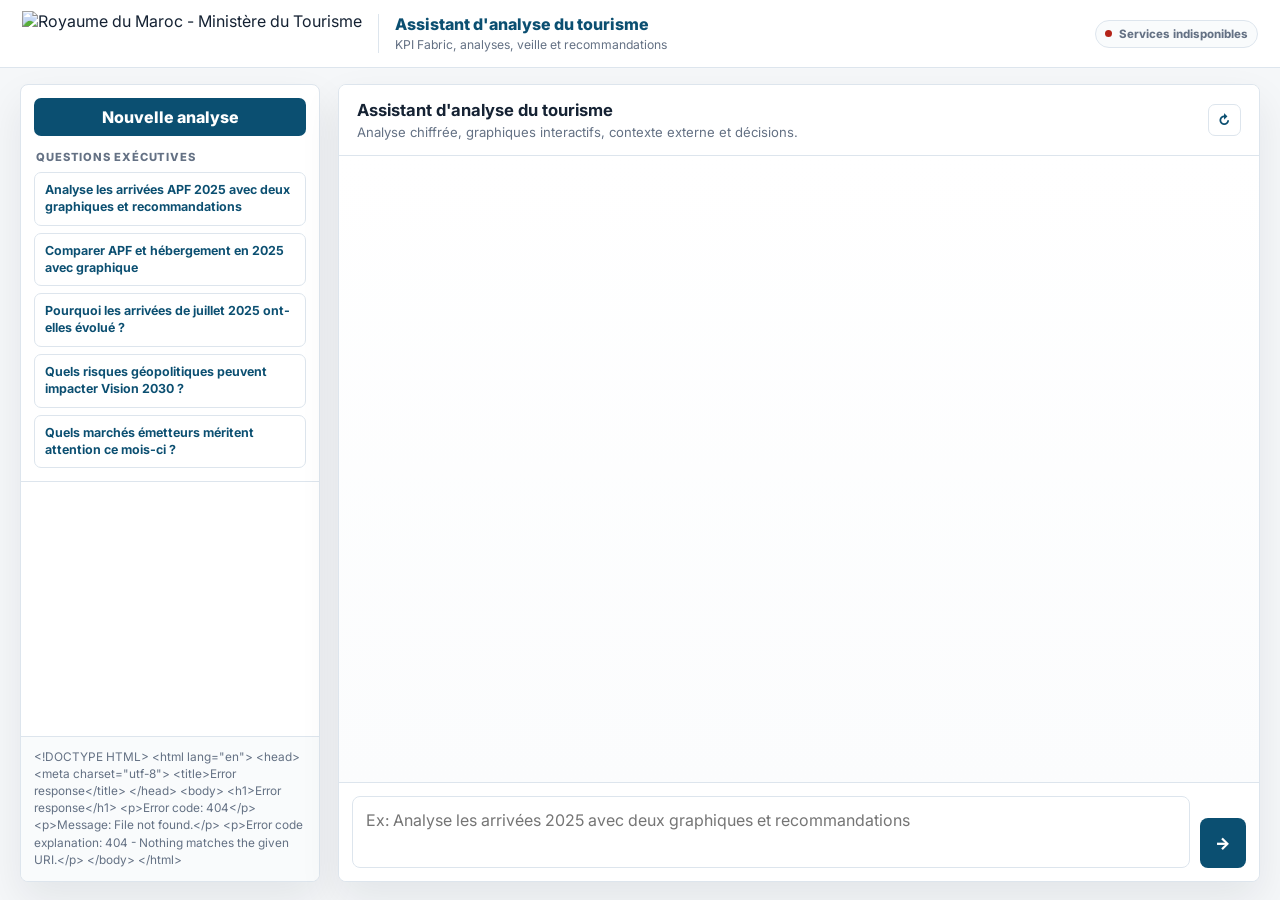
==== commit a94a3bb1: "Fix deployed charts and frontend branding" ====
--- a/chatbotfinal/frontend/index.html
+++ b/chatbotfinal/frontend/index.html
@@ -3,8 +3,8 @@
 <head>
   <meta charset="UTF-8" />
   <meta name="viewport" content="width=device-width, initial-scale=1.0" />
-  <title>STATOUR Analyste IA</title>
-  <meta name="description" content="Assistant d'analyse touristique STATOUR" />
+  <title>Assistant d'analyse du tourisme</title>
+  <meta name="description" content="Assistant d'analyse touristique" />
   <link rel="preconnect" href="https://fonts.googleapis.com">
   <link rel="preconnect" href="https://fonts.gstatic.com" crossorigin>
   <link href="https://fonts.googleapis.com/css2?family=Inter:wght@400;500;600;700;800&display=swap" rel="stylesheet">
@@ -67,7 +67,6 @@
       gap: 16px;
     }
     .brand .ministry { height: 46px; max-width: min(460px, 44vw); object-fit: contain; }
-    .brand .alexsys { height: 38px; object-fit: contain; }
     .product {
       min-width: 190px;
       padding-left: 16px;
@@ -596,7 +595,6 @@
       .topbar { padding: 10px 12px; }
       .brand { width: 100%; justify-content: space-between; gap: 10px; }
       .brand .ministry { max-width: 58vw; }
-      .brand .alexsys { display: none; }
       .product { min-width: 0; border-left: 0; padding-left: 0; }
       .workspace { padding: 10px; gap: 10px; }
       .messages { padding: 14px; }
@@ -614,10 +612,9 @@
       <div class="brand">
         <img class="ministry" src="/assets/logo.png" alt="Royaume du Maroc - Ministère du Tourisme">
         <div class="product">
-          <h1>STATOUR Analyste IA</h1>
+          <h1>Assistant d'analyse du tourisme</h1>
           <p>KPI Fabric, analyses, veille et recommandations</p>
         </div>
-        <img class="alexsys" src="/assets/alexsys-logo.png" alt="Alexsys Solutions">
       </div>
       <div class="status" id="statusBar"><span class="pill">Initialisation</span></div>
     </header>
@@ -630,7 +627,7 @@
           <div class="prompt-list" id="promptList"></div>
         </div>
         <div class="conv-list" id="conversationList"></div>
-        <div class="side-foot" id="sideFoot">Connexion aux services STATOUR...</div>
+        <div class="side-foot" id="sideFoot">Connexion aux services d'analyse...</div>
       </aside>
 
       <section class="main">
@@ -676,7 +673,7 @@
       'Quels marchés émetteurs méritent attention ce mois-ci ?'
     ];
 
-    class StatourChat {
+    class TourismAnalysisChat {
       constructor() {
         this.conversationId = null;
         this.messages = [];
@@ -884,7 +881,7 @@
         return `
           <div class="empty">
             <div>
-              <h2>Bienvenue sur STATOUR</h2>
+              <h2>Bienvenue</h2>
               <p>Posez une question analytique, demandez plusieurs graphiques, ou relancez une analyse existante depuis un message.</p>
             </div>
             <div class="empty-grid">
@@ -1090,7 +1087,7 @@
             method: 'POST',
             headers: { 'Content-Type': 'application/json' },
             body: JSON.stringify({
-              title: 'Rapport d’analyse STATOUR',
+              title: 'Rapport d’analyse du tourisme',
               question: userQuestion,
               response: msg.content,
               confidence: msg.confidence,
@@ -1110,10 +1107,16 @@
         }
       }
 
+      publicText(value) {
+        const hiddenBrand = 'STA' + 'TOUR';
+        return String(value ?? '').replace(new RegExp(`\\b${hiddenBrand}\\b`, 'gi'), "Assistant d'analyse du tourisme");
+      }
+
       renderMarkdown(text) {
         if (!text) return '';
-        if (window.marked && window.DOMPurify) return DOMPurify.sanitize(marked.parse(text));
-        return this.esc(text).replace(/\n/g, '<br>');
+        const clean = this.publicText(text);
+        if (window.marked && window.DOMPurify) return DOMPurify.sanitize(marked.parse(clean));
+        return this.esc(clean).replace(/\n/g, '<br>');
       }
 
       setLoading(v) {
@@ -1132,13 +1135,13 @@
       }
 
       esc(v) {
-        return String(v ?? '').replace(/[&<>"']/g, ch => ({
+        return this.publicText(v).replace(/[&<>"']/g, ch => ({
           '&': '&amp;', '<': '&lt;', '>': '&gt;', '"': '&quot;', "'": '&#39;'
         }[ch]));
       }
     }
 
-    const app = new StatourChat();
+    const app = new TourismAnalysisChat();
     document.addEventListener('DOMContentLoaded', () => app.init());
   </script>
 </body>
